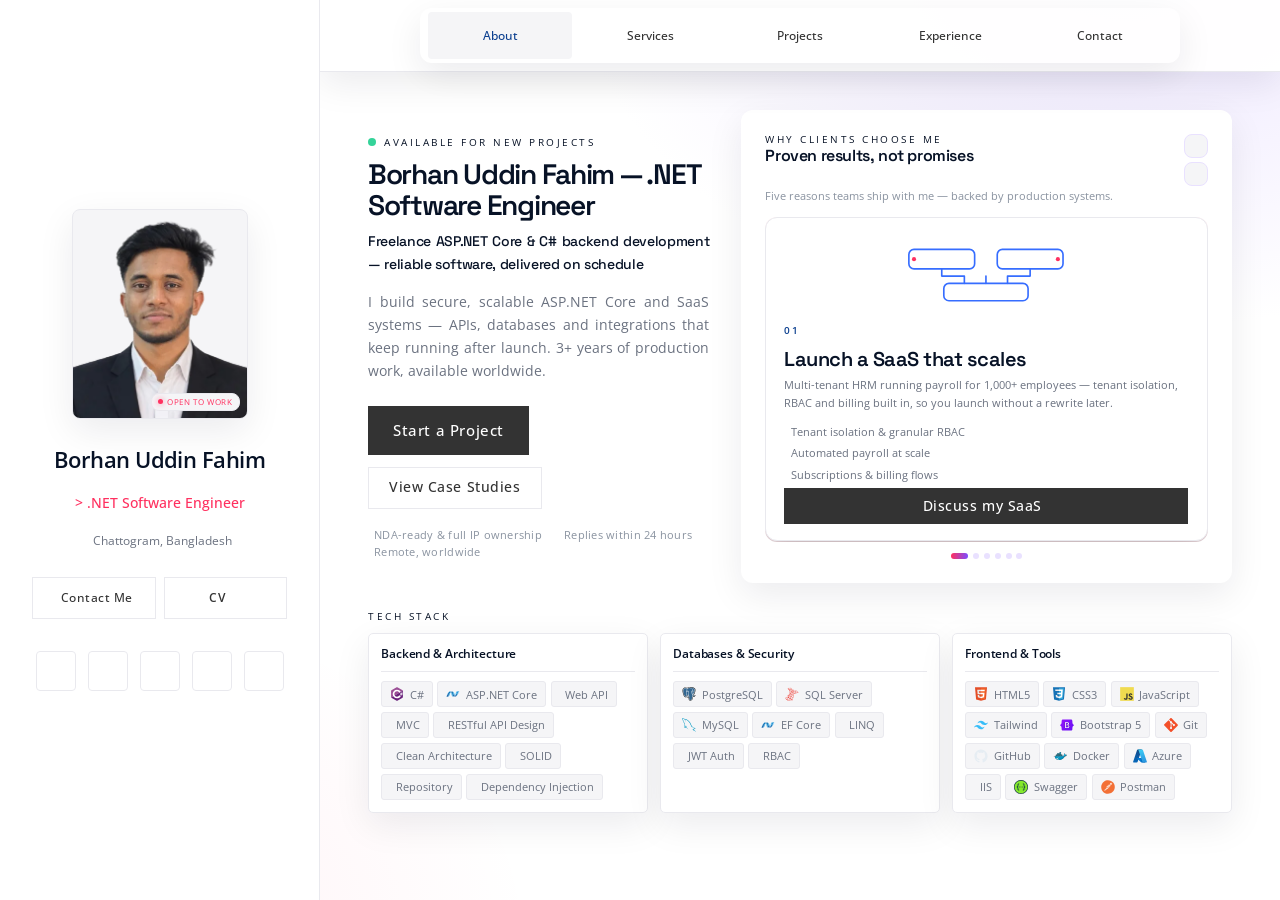
==== index.html @ 94ce2a3c "sd" ====
<!DOCTYPE html>
<html lang="en" data-theme="dark">
<head>
 <meta charset="UTF-8">
 <meta name="viewport" content="width=device-width, initial-scale=1.0">
 <meta name="description" content="Hire Borhan Uddin Fahim, .NET Software Engineer with 3+ years building secure, scalable ASP.NET Core SaaS and enterprise apps. Freelance &amp; contract work worldwide.">
 <meta name="keywords" content="hire ASP.NET Core developer, freelance .NET backend developer, hire C# developer, SaaS developer for hire, contract .NET developer, remote .NET developer, backend developer Bangladesh, Borhan Uddin Fahim, ASP.NET Core, C#, Web API, Entity Framework, PostgreSQL, Clean Architecture">
 <meta name="author" content="Borhan Uddin Fahim">
 <meta name="robots" content="index, follow, max-image-preview:large, max-snippet:-1, max-video-preview:-1">
 <meta name="google-site-verification" content="VgQFihC_1aTxo7HmfkrNBKAjDDAws-pEBKksFB8srKI">
 <meta property="og:image" content="https://borhanuddinfahim.vercel.app/assets/profile.png">
 <meta property="og:url" content="https://borhanuddinfahim.vercel.app/">
 <meta property="og:type" content="profile">
 <meta property="og:site_name" content="Borhan Uddin Fahim">
 <meta name="twitter:image" content="https://borhanuddinfahim.vercel.app/assets/profile.png">
 <meta name="twitter:title" content="Hire Borhan Uddin Fahim | .NET Software Engineer">
 <meta name="twitter:description" content=".NET Software Engineer for hire. 3+ years building secure, scalable SaaS and enterprise apps.">
 <meta property="og:title" content="Hire Borhan Uddin Fahim | .NET Software Engineer">
 <meta property="og:description" content=".NET Software Engineer for hire. 3+ years building secure, scalable SaaS and enterprise apps. Remote, worldwide.">
 <meta name="twitter:card" content="summary_large_image">
 <meta name="theme-color" content="#101311">
 <link rel="icon" href="favicon.ico" sizes="any">
 <link rel="icon" type="image/png" sizes="32x32" href="assets/favicon-32.png">
 <link rel="icon" type="image/png" sizes="16x16" href="assets/favicon-16.png">
 <link rel="apple-touch-icon" sizes="180x180" href="assets/apple-touch-icon.png">
 <link rel="canonical" href="https://borhanuddinfahim.vercel.app/">
 <link rel="preconnect" href="https://fonts.googleapis.com">
 <link rel="preconnect" href="https://fonts.gstatic.com" crossorigin>
 <link rel="preload" href="https://fonts.googleapis.com/css2?family=Open+Sans:wght@400;500;600;700&family=Space+Grotesk:wght@500..700&family=Inter:wght@300..700&display=swap" as="style" onload="this.onload=null;this.rel='stylesheet'">
 <noscript><link rel="stylesheet" href="https://fonts.googleapis.com/css2?family=Open+Sans:wght@400;500;600;700&family=Space+Grotesk:wght@500..700&family=Inter:wght@300..700&display=swap"></noscript>
 <link rel="preload" href="https://use.hugeicons.com/font/icons.css" as="style" onload="this.onload=null;this.rel='stylesheet'">
 <noscript><link rel="stylesheet" href="https://use.hugeicons.com/font/icons.css"></noscript>
 <link rel="stylesheet" href="utilities.css?v=1">
 <link rel="stylesheet" href="style.css?v=68">
 <title>Hire Borhan Uddin Fahim | .NET Software Engineer</title>

 <!-- Schema.org Structured Data -->
 <script type="application/ld+json">
 {
   "@context": "https://schema.org",
   "@type": "Person",
   "name": "Borhan Uddin Fahim",
   "givenName": "Borhan",
   "familyName": "Uddin Fahim",
   "alternateName": "Borhan Uddin",
   "url": "https://borhanuddinfahim.vercel.app",
       "image": {
      "@type": "ImageObject",
      "url": "https://borhanuddinfahim.vercel.app/assets/profile.png",
      "width": 433,
      "height": 577
    },
   "jobTitle": "ASP.NET Core Backend Developer",
   "description": "ASP.NET Core and C# backend developer available for freelance and contract work, specializing in secure, scalable SaaS and enterprise applications",
   "knowsAbout": ["ASP.NET Core", "C#", ".NET", "Entity Framework Core", "PostgreSQL", "SQL Server", "REST API", "SaaS", "Clean Architecture", "Microservices", "JWT Authentication", "RBAC"],
   "worksFor": {
     "@type": "Organization",
     "name": "Genuine Technology & Research Ltd"
   },
   "sameAs": [
     "https://github.com/mdborhandev",
     "https://linkedin.com/in/borhan-uddin-fahim"
   ],
   "contactPoint": {
     "@type": "ContactPoint",
     "telephone": "+8801906750597",
     "contactType": "Work",
     "email": "mdborhan.dev@gmail.com"
   },
   "address": {
     "@type": "PostalAddress",
     "addressLocality": "Chattogram",
     "addressCountry": "Bangladesh"
   }
 }
 </script>
 <script type="application/ld+json">
 {
   "@context": "https://schema.org",
   "@type": "WebSite",
   "name": "Borhan Uddin Fahim",
   "url": "https://borhanuddinfahim.vercel.app",
   "description": "Portfolio of Borhan Uddin Fahim - ASP.NET Core & C# backend developer for hire",
   "author": {
     "@type": "Person",
     "name": "Borhan Uddin Fahim"
   }
 }
 </script>
</head>
<body class="bg-body text-primary">

 <main class="flex h-screen w-full overflow-hidden max-lg:flex-col max-lg:h-auto max-lg:min-h-screen max-lg:overflow-y-auto max-lg:pb-24">
  <!-- Scroll Progress -->
  <div class="fixed top-0 left-0 right-0 z-[120] h-1 bg-transparent pointer-events-none">
   <div id="scroll-progress" class="scroll-progress-fill h-full w-0 bg-[var(--accent)] shadow-[0_0_12px_var(--accent)]"></div>
  </div>

  <!-- ===== SIDEBAR ===== -->
  <aside class="sidebar-panel glass-sheen flex h-full w-[400px] flex-col items-center justify-center gap-5 p-6 max-lg:w-full max-lg:h-auto max-lg:min-h-0 max-lg:py-10 max-md:py-8 max-md:gap-4 overflow-y-auto">
   <!-- Profile Image -->
   <div class="relative mb-2">
    <div class="w-48 h-56 rounded-2xl overflow-hidden glass max-md:w-36 max-md:h-44">
     <img src="assets/profile.webp" alt="Borhan Uddin Fahim — .NET Software Engineer for hire" width="352" height="469" fetchpriority="high" decoding="async" class="w-full h-full object-cover">
    </div>
    <div class="open-to-work-chip">
     <span class="w-1.5 h-1.5 rounded-full bg-[var(--accent)]"></span>
     <span class="text-10 text-[var(--accent)] tracking-wider uppercase">Open to work</span>
    </div>
   </div>

   <p class="profile-name text-xl font-semibold text-primary text-center leading-tight whitespace-nowrap max-md:text-lg">Borhan Uddin Fahim</p>

   <p class="text-[var(--accent)] text-sm font-medium text-center max-md:text-xs">&gt; .NET Software Engineer</p>

   <div class="flex items-center gap-1.5 text-xs text-muted max-md:text-11">
    <i class="hgi-stroke hgi-location-01 text-[var(--accent)]/50 text-10"></i>
    <span>Chattogram, Bangladesh</span>
   </div>

   <!-- Contact Me + CV actions -->
   <div class="contact-cv-actions">
    <button type="button" onclick="openTabByIndex(4)" class="btn-outline">
     <i class="hgi-stroke hgi-mail-01" aria-hidden="true"></i><span>Contact Me</span>
    </button>

    <!-- CV: download + preview in one split button -->
    <div class="btn-outline cv-actions" role="group" aria-label="CV actions">
     <span class="cv-label">CV</span>
     <a href="assets/Mohammed_Borhan_Uddin_Fahim_CV_2026.pdf" download title="Download CV" aria-label="Download CV">
      <i class="hgi-stroke hgi-download-01" aria-hidden="true"></i>
     </a>
     <button type="button" onclick="openCVPreview(this)" title="Preview CV" aria-label="Preview CV">
      <i class="hgi-stroke hgi-eye" aria-hidden="true"></i>
     </button>
    </div>
   </div>

   <!-- Social Icons -->
   <div class="flex items-center gap-3 mt-3">
    <a href="https://github.com/mdborhandev" target="_blank" rel="noopener noreferrer" class="link" aria-label="GitHub">
     <i class="hgi-stroke hgi-github"></i>
    </a>
    <a href="https://linkedin.com/in/borhan-uddin-fahim" target="_blank" rel="noopener noreferrer" class="link" aria-label="LinkedIn">
     <i class="hgi-stroke hgi-linkedin-01"></i>
    </a>
    <a href="https://wa.me/8801906750597?text=Hi%20Borhan%2C%20I%20found%20your%20portfolio%20and%20would%20like%20to%20connect." target="_blank" rel="noopener noreferrer" class="link" aria-label="WhatsApp">
     <i class="hgi-stroke hgi-whatsapp"></i>
    </a>
    <a href="tel:+8801906750597" class="link" aria-label="Phone">
     <i class="hgi-stroke hgi-phone-check"></i>
    </a>
    <a href="https://mail.google.com/mail/?view=cm&fs=1&to=mdborhan.dev@gmail.com&su=Hello%20Borhan&body=Hi%20Borhan%2C%0A%0AI%20found%20your%20portfolio%20and%20would%20like%20to%20connect." target="_blank" rel="noopener noreferrer" class="link" aria-label="Email">
     <i class="hgi-stroke hgi-mail-01"></i>
    </a>
   </div>
  </aside>

   <!-- ===== RIGHT PANEL ===== -->
   <div class="h-full w-full flex flex-col min-w-0 max-lg:h-auto max-lg:min-h-0 max-lg:flex-1 overflow-hidden">
    <!-- Header with Tabs -->
    <header class="glass-header relative flex w-full shrink-0 p-2 lg:h-[72px] max-lg:h-16 max-lg:items-center max-lg:justify-center sticky top-0 z-50">
     <!-- Tabs -->
      <nav class="glass glass-sheen nav-justified flex gap-1.5 overflow-x-auto rounded-xl border p-1 px-2 max-w-full scrollbar-hide mx-auto" role="tablist" aria-label="Portfolio sections">
       <a id="tab-trigger-about" class="tab-btn tab-active" data-tab-target="about" role="tab" aria-controls="tab-about" aria-selected="true" tabindex="0">About</a>
       <a id="tab-trigger-services" class="tab-btn tab-btn-highlight" data-tab-target="services" role="tab" aria-controls="tab-services" aria-selected="false" tabindex="-1"><span class="tab-text-highlight">Services</span></a>
       <a id="tab-trigger-projects" class="tab-btn" data-tab-target="projects" role="tab" aria-controls="tab-projects" aria-selected="false" tabindex="-1">Projects</a>
       <a id="tab-trigger-experience" class="tab-btn" data-tab-target="experience" role="tab" aria-controls="tab-experience" aria-selected="false" tabindex="-1">Experience</a>
       <a id="tab-trigger-contact" class="tab-btn" data-tab-target="contact" role="tab" aria-controls="tab-contact" aria-selected="false" tabindex="-1">Contact</a>
      </nav>
    </header>

    <!-- Tab Contents Container (Scrollable) -->
    <div class="flex-1 overflow-y-auto overflow-x-hidden">

     <!-- About Tab -->
     <section class="tab-content flex min-h-full w-full flex-col" id="tab-about" role="tabpanel" aria-labelledby="tab-trigger-about" aria-hidden="false" data-tab-name="about">
     <div class="tab-panel-inner flex min-h-full w-full flex-col gap-7 px-[5%] py-[4%] max-lg:gap-6 max-lg:p-6 max-md:p-4">
      <div class="hero-grid w-full">
       <!-- Left: positioning + CTAs -->
       <div class="col-span-5 col-5 flex flex-col justify-center">
        <div class="text-10 uppercase tracking-[0.25em] text-[var(--accent)]/70 mb-3 flex items-center gap-2">
         <span class="w-2 h-2 rounded-full bg-emerald-400"></span> Available for new projects
        </div>
                  <h1 class="heading-xl heading-xl-glow">
           Borhan Uddin Fahim — .NET Software Engineer
          </h1>
                  <h4 class="mt-2 max-w-[540px] text-justify max-lg:max-w-full text-sm text-[var(--accent)]/90 leading-relaxed max-md:text-xs font-medium">
           Freelance ASP.NET Core &amp; C# backend development — reliable software, delivered on schedule
          </h4>
                  <p class="mt-4 max-w-[540px] text-justify max-lg:max-w-full text-sm text-muted leading-relaxed max-md:text-xs">
           I build secure, scalable ASP.NET Core and SaaS systems — APIs, databases and integrations that keep running after launch. 3+ years of production work, available worldwide.
          </p>

        <div class="mt-6 flex flex-wrap gap-3">
         <button onclick="requestCustomService('New Project Consultation')" class="btn-primary btn-lg transition-transform duration-300 hover:scale-[1.02] flex items-center gap-2">
          <span>Start a Project</span>
         </button>
         <button type="button" onclick="openTabByIndex(2)" class="btn-outline transition-transform duration-300 hover:scale-[1.02]">
          <span>View Case Studies</span>
         </button>
        </div>

        <div class="mt-5 text-11 text-dim tracking-wide max-md:text-10 flex flex-wrap items-center gap-x-4 gap-y-1.5">
         <span class="flex items-center gap-1.5"><i class="hgi-stroke hgi-shield-check text-emerald-400 text-xs"></i> NDA-ready &amp; full IP ownership</span>
         <span class="flex items-center gap-1.5"><i class="hgi-stroke hgi-clock-01 text-xs"></i> Replies within 24 hours</span>
         <span class="flex items-center gap-1.5"><i class="hgi-stroke hgi-maps-pin-01 text-xs"></i> Remote, worldwide</span>
        </div>
       </div>

       <!-- Right: the standout — what makes me different -->
       <div class="col-span-7 col-7 flex flex-col justify-center">
        <div class="glass glass-sheen rounded-xl p-6 max-md:p-5">
         <div class="flex items-start justify-between gap-3 mb-1">
          <div>
           <div class="text-10 uppercase tracking-[0.25em] text-[var(--accent)]/70 mb-1.5">Why clients choose me</div>
            <h2 class="text-base font-semibold text-primary">Proven results, not promises</h2>
          </div>
          <div class="cow-nav">
           <button type="button" class="cow-nav-btn" data-cow-prev aria-label="Previous card">
            <i class="hgi-stroke hgi-arrow-up-01"></i>
           </button>
           <button type="button" class="cow-nav-btn" data-cow-next aria-label="Next card">
            <i class="hgi-stroke hgi-arrow-down-01"></i>
           </button>
          </div>
         </div>
         <p class="text-11 text-dim mb-4 max-md:text-10">Five reasons teams ship with me — backed by production systems.</p>

         <div class="cow-viewport" data-cow-slider role="group" aria-label="What makes me different, rotating cards" tabindex="0">
          <article class="cow-card is-active" data-cow-card aria-hidden="false">
           <svg class="cow-art" viewBox="0 0 200 72" aria-hidden="true">
            <g style="--d:0ms">
             <path data-draw pathLength="1" d="M30 14 H84 a5 5 0 0 1 5 5 V28 a5 5 0 0 1 -5 5 H30 a5 5 0 0 1 -5 -5 V19 a5 5 0 0 1 5 -5 Z"/>
             <path data-draw pathLength="1" d="M116 14 H170 a5 5 0 0 1 5 5 V28 a5 5 0 0 1 -5 5 H116 a5 5 0 0 1 -5 -5 V19 a5 5 0 0 1 5 -5 Z"/>
            </g>
            <g style="--d:170ms">
             <path data-draw pathLength="1" d="M57 33 V40 H79 V47"/>
             <path data-draw pathLength="1" d="M143 33 V40 H121 V47"/>
             <path data-draw pathLength="1" d="M100 47 V40"/>
            </g>
            <g style="--d:320ms">
             <path data-draw pathLength="1" d="M64 47 H136 a5 5 0 0 1 5 5 V59 a5 5 0 0 1 -5 5 H64 a5 5 0 0 1 -5 -5 V52 a5 5 0 0 1 5 -5 Z"/>
             <circle class="dot" cx="30" cy="23.5" r="2"/>
             <circle class="dot" cx="170" cy="23.5" r="2"/>
            </g>
           </svg>
           <div class="cow-card-top">
            <span class="cow-num">01</span>
            <i class="hgi-stroke hgi-cloud cow-icon"></i>
           </div>
           <h3 class="cow-title">Launch a SaaS that scales</h3>
           <p class="cow-text">Multi-tenant HRM running payroll for 1,000+ employees — tenant isolation, RBAC and billing built in, so you launch without a rewrite later.</p>
           <ul class="cow-points">
            <li><i class="hgi-stroke hgi-tick-02"></i>Tenant isolation &amp; granular RBAC</li>
            <li><i class="hgi-stroke hgi-tick-02"></i>Automated payroll at scale</li>
            <li><i class="hgi-stroke hgi-tick-02"></i>Subscriptions &amp; billing flows</li>
           </ul>
           <button type="button" class="cow-cta btn-primary !py-2 text-xs" onclick="requestCustomService('SaaS Platform Development')">
            <span>Discuss my SaaS</span><i class="hgi-stroke hgi-arrow-right-01"></i>
           </button>
          </article>
          <article class="cow-card" data-cow-card aria-hidden="true">
           <svg class="cow-art" viewBox="0 0 200 72" aria-hidden="true">
            <g style="--d:0ms">
             <path data-draw pathLength="1" d="M76 8 H126 a6 6 0 0 1 6 6 V58 a6 6 0 0 1 -6 6 H76 a6 6 0 0 1 -6 -6 V14 a6 6 0 0 1 6 -6 Z"/>
            </g>
            <g style="--d:170ms">
             <path class="soft" data-draw pathLength="1" d="M82 22 H128"/>
             <path class="soft" data-draw pathLength="1" d="M82 32 H128"/>
             <path class="soft" data-draw pathLength="1" d="M82 42 H112"/>
            </g>
            <g style="--d:320ms">
             <path class="dim" d="M30 18 V56"/>
             <circle class="dot" cx="30" cy="18" r="2.4"/>
             <circle class="dot" cx="30" cy="37" r="2.4"/>
             <circle class="dot" cx="30" cy="56" r="2.4"/>
             <path data-draw pathLength="1" d="M40 18 H58"/>
             <path data-draw pathLength="1" d="M40 37 H58"/>
            </g>
           </svg>
           <div class="cow-card-top">
            <span class="cow-num">02</span>
            <i class="hgi-stroke hgi-checkmark-circle-01 cow-icon"></i>
           </div>
           <h3 class="cow-title">Know the price up front</h3>
           <p class="cow-text">You approve the scope, timeline and price before I write a line of code — so the budget you sign is the budget you pay.</p>
           <ul class="cow-points">
            <li><i class="hgi-stroke hgi-tick-02"></i>Written scope before kickoff</li>
            <li><i class="hgi-stroke hgi-tick-02"></i>Milestone-based payments</li>
            <li><i class="hgi-stroke hgi-tick-02"></i>Fixed-price or hourly</li>
           </ul>
           <button type="button" class="cow-cta btn-primary !py-2 text-xs" onclick="requestCustomService('Custom Software Development')">
            <span>Get a scope &amp; quote</span><i class="hgi-stroke hgi-arrow-right-01"></i>
           </button>
          </article>
          <article class="cow-card" data-cow-card aria-hidden="true">
           <svg class="cow-art" viewBox="0 0 200 72" aria-hidden="true">
            <g style="--d:0ms">
             <path data-draw pathLength="1" d="M14 10 H64 a5 5 0 0 1 5 5 V24 a5 5 0 0 1 -5 5 H14 a5 5 0 0 1 -5 -5 V15 a5 5 0 0 1 5 -5 Z"/>
             <path data-draw pathLength="1" d="M14 28 H64 a5 5 0 0 1 5 5 V42 a5 5 0 0 1 -5 5 H14 a5 5 0 0 1 -5 -5 V33 a5 5 0 0 1 5 -5 Z"/>
             <path data-draw pathLength="1" d="M14 46 H64 a5 5 0 0 1 5 5 V60 a5 5 0 0 1 -5 5 H14 a5 5 0 0 1 -5 -5 V51 a5 5 0 0 1 5 -5 Z"/>
            </g>
            <g style="--d:210ms">
             <circle class="dot" cx="22" cy="19.5" r="2"/>
             <circle class="dot" cx="22" cy="37.5" r="2"/>
             <circle class="dot" cx="22" cy="55.5" r="2"/>
             <path class="soft" data-draw pathLength="1" d="M38 19.5 H56"/>
             <path class="soft" data-draw pathLength="1" d="M38 37.5 H56"/>
             <path class="soft" data-draw pathLength="1" d="M38 55.5 H56"/>
            </g>
            <g style="--d:380ms">
             <path data-draw pathLength="1" d="M84 38 H100 L110 22 L122 54 L132 38 H186"/>
             <circle class="dot" cx="186" cy="38" r="2.6"/>
            </g>
           </svg>
           <div class="cow-card-top">
            <i class="hgi-stroke hgi-server cow-icon"></i>
           </div>
           <h3 class="cow-title">Hire a builder, not a tinkerer</h3>
           <p class="cow-text">3+ years shipping live ASP.NET Core and C# systems — Clean Architecture and EF Core, so your team can maintain the code after I hand it over.</p>
           <ul class="cow-points">
            <li><i class="hgi-stroke hgi-tick-02"></i>Production, not prototypes</li>
            <li><i class="hgi-stroke hgi-tick-02"></i>Clean Architecture &amp; SOLID</li>
            <li><i class="hgi-stroke hgi-tick-02"></i>Docs &amp; setup handover</li>
           </ul>
           <button type="button" class="cow-cta btn-primary !py-2 text-xs" onclick="requestCustomService('Dedicated Developer / Retainer Contract')">
            <span>Hire me for a build</span><i class="hgi-stroke hgi-arrow-right-01"></i>
           </button>
          </article>
          <article class="cow-card" data-cow-card aria-hidden="true">
           <svg class="cow-art" viewBox="0 0 200 72" aria-hidden="true">
            <g style="--d:0ms">
             <path data-draw pathLength="1" d="M24 10 V62 H80"/>
            </g>
            <g style="--d:180ms">
             <path data-draw pathLength="1" d="M34 62 V46 H44 V62"/>
             <path data-draw pathLength="1" d="M54 62 V36 H64 V62"/>
             <path data-draw pathLength="1" d="M74 62 V26 H84 V62"/>
            </g>
            <g style="--d:360ms">
             <path data-draw pathLength="1" d="M104 56 L130 40 L152 46 L182 18"/>
             <path data-draw pathLength="1" d="M170 18 H182 V30"/>
             <circle class="dot" cx="104" cy="56" r="2.6"/>
             <circle class="dot" cx="130" cy="40" r="2.6"/>
             <circle class="dot" cx="152" cy="46" r="2.6"/>
            </g>
           </svg>
           <div class="cow-card-top">
            <span class="cow-num">04</span>
            <i class="hgi-stroke hgi-chart-line cow-icon"></i>
           </div>
           <h3 class="cow-title">Build something that performs</h3>
           <p class="cow-text">Payroll for 1,000+ employees with zero calculation lag, 40% faster approvals, and instant P&amp;L reports you can audit line by line.</p>
           <ul class="cow-points">
            <li><i class="hgi-stroke hgi-tick-02"></i>40% faster approval workflows</li>
            <li><i class="hgi-stroke hgi-tick-02"></i>Instant P&amp;L, 100% audit accuracy</li>
            <li><i class="hgi-stroke hgi-tick-02"></i>Query &amp; index performance tuning</li>
           </ul>
           <button type="button" class="cow-cta btn-primary !py-2 text-xs" onclick="requestCustomService('Database Optimization & Tuning')">
            <span>Speed up my system</span><i class="hgi-stroke hgi-arrow-right-01"></i>
           </button>
          </article>
          <article class="cow-card" data-cow-card aria-hidden="true">
           <svg class="cow-art" viewBox="0 0 200 72" aria-hidden="true">
            <g style="--d:0ms">
             <path data-draw pathLength="1" d="M74 32 V24 a16 16 0 0 1 32 0 V32"/>
             <path data-draw pathLength="1" d="M68 32 H112 a5 5 0 0 1 5 5 V58 a5 5 0 0 1 -5 5 H68 a5 5 0 0 1 -5 -5 V37 a5 5 0 0 1 5 -5 Z"/>
            </g>
            <g style="--d:180ms">
             <path data-draw pathLength="1" d="M90 45 V52"/>
             <circle class="dot" cx="90" cy="41" r="3"/>
            </g>
            <g style="--d:340ms">
             <path data-draw pathLength="1" d="M150 36 a7 7 0 1 1 0.01 0 Z"/>
             <path data-draw pathLength="1" d="M157 43 H186"/>
             <path data-draw pathLength="1" d="M176 43 V51"/>
             <path data-draw pathLength="1" d="M186 43 V53"/>
            </g>
           </svg>
           <div class="cow-card-top">
            <span class="cow-num">05</span>
            <i class="hgi-stroke hgi-lock cow-icon"></i>
           </div>
           <h3 class="cow-title">Ship without security debt</h3>
           <p class="cow-text">JWT authentication, role-based access and audit logging built in from the start — plus NDA-ready terms where you keep 100% of the IP.</p>
           <ul class="cow-points">
            <li><i class="hgi-stroke hgi-tick-02"></i>JWT auth &amp; role-based access</li>
            <li><i class="hgi-stroke hgi-tick-02"></i>NDA-ready, 100% IP ownership</li>
            <li><i class="hgi-stroke hgi-tick-02"></i>Audit logging &amp; compliance</li>
           </ul>
           <button type="button" class="cow-cta btn-primary !py-2 text-xs" onclick="requestCustomService('REST API & Backend Development')">
            <span>Build a secure API</span><i class="hgi-stroke hgi-arrow-right-01"></i>
           </button>
          </article>
          <article class="cow-card" data-cow-card aria-hidden="true">
           <svg class="cow-art" viewBox="0 0 200 72" aria-hidden="true">
            <g style="--d:0ms">
             <path data-draw pathLength="1" d="M20 12 H96 a6 6 0 0 1 6 6 V36 a6 6 0 0 1 -6 6 H52 l-14 12 V42 H20 a6 6 0 0 1 -6 -6 V18 a6 6 0 0 1 6 -6 Z"/>
            </g>
            <g style="--d:170ms">
             <path class="soft" data-draw pathLength="1" d="M32 24 H84"/>
             <path class="soft" data-draw pathLength="1" d="M32 33 H68"/>
            </g>
            <g style="--d:320ms">
             <path data-draw pathLength="1" d="M118 30 H184 a6 6 0 0 1 6 6 V52 a6 6 0 0 1 -6 6 H130 l-12 10 V58 H118 a6 6 0 0 1 -6 -6 V36 a6 6 0 0 1 6 -6 Z"/>
             <circle class="dot" cx="130" cy="47" r="2.2"/>
             <circle class="dot" cx="142" cy="47" r="2.2"/>
             <circle class="dot" cx="154" cy="47" r="2.2"/>
            </g>
           </svg>
           <div class="cow-card-top">
            <span class="cow-num">06</span>
            <i class="hgi-stroke hgi-user-check-01 cow-icon"></i>
           </div>
           <h3 class="cow-title">Talk to the developer, not a queue</h3>
           <p class="cow-text">No account managers, no hand-offs. You message me, I answer — usually within 24 hours, with work landing in your repo as pull requests.</p>
           <ul class="cow-points">
            <li><i class="hgi-stroke hgi-tick-02"></i>Direct chat, no middlemen</li>
            <li><i class="hgi-stroke hgi-tick-02"></i>Reply within 24 hours</li>
            <li><i class="hgi-stroke hgi-tick-02"></i>PRs in your repo + code reviews</li>
           </ul>
           <button type="button" class="cow-cta btn-primary !py-2 text-xs" onclick="requestCustomService('New Project Consultation')">
            <span>Start a project</span><i class="hgi-stroke hgi-arrow-right-01"></i>
           </button>
          </article>
         </div>

         <div class="cow-dots" data-cow-dots role="tablist" aria-label="Choose a card">
          <button type="button" class="cow-dot is-active" role="tab" aria-selected="true" aria-label="Card 1: Launch a SaaS that scales"></button>
          <button type="button" class="cow-dot" role="tab" aria-selected="false" aria-label="Card 2: Know the price up front"></button>
          <button type="button" class="cow-dot" role="tab" aria-selected="false" aria-label="Card 3: Hire a builder, not a tinkerer"></button>
          <button type="button" class="cow-dot" role="tab" aria-selected="false" aria-label="Card 4: Build something that performs"></button>
          <button type="button" class="cow-dot" role="tab" aria-selected="false" aria-label="Card 5: Ship without security debt"></button>
          <button type="button" class="cow-dot" role="tab" aria-selected="false" aria-label="Card 6: Talk to the developer, not a queue"></button>
         </div>
        </div>
       </div>
      </div>

      <!-- Tech stack -->
      <div class="w-full" id="about-tech-stack">
       <div class="text-10 uppercase tracking-[0.25em] text-[var(--accent)]/70 mb-3">
        Tech stack
       </div>
       <div class="stack-grid">
        <div class="stack-col">
         <div class="stack-col-head">Backend &amp; Architecture</div>
         <div class="stack-col-body">
          <span class="stack-item"><img class="stack-logo" src="assets/logos/csharp.svg" alt="" width="14" height="14" loading="lazy" decoding="async">C#</span>
          <span class="stack-item"><img class="stack-logo" src="assets/logos/dotnet.svg" alt="" width="14" height="14" loading="lazy" decoding="async">ASP.NET Core</span>
          <span class="stack-item"><i class="hgi-stroke hgi-api stack-glyph" style="color:#22d3ee" aria-hidden="true"></i>Web API</span>
          <span class="stack-item"><i class="hgi-stroke hgi-layout-01 stack-glyph" style="color:#818cf8" aria-hidden="true"></i>MVC</span>
          <span class="stack-item"><i class="hgi-stroke hgi-share-08 stack-glyph" style="color:#f472b6" aria-hidden="true"></i>RESTful API Design</span>
          <span class="stack-item"><i class="hgi-stroke hgi-layers-01 stack-glyph" style="color:#a78bfa" aria-hidden="true"></i>Clean Architecture</span>
          <span class="stack-item"><i class="hgi-stroke hgi-cube stack-glyph" style="color:#fbbf24" aria-hidden="true"></i>SOLID</span>
          <span class="stack-item"><i class="hgi-stroke hgi-folder-01 stack-glyph" style="color:#a3e635" aria-hidden="true"></i>Repository</span>
          <span class="stack-item"><i class="hgi-stroke hgi-plug stack-glyph" style="color:#fb923c" aria-hidden="true"></i>Dependency Injection</span>
         </div>
        </div>
        <div class="stack-col">
         <div class="stack-col-head">Databases &amp; Security</div>
         <div class="stack-col-body">
          <span class="stack-item"><img class="stack-logo" src="assets/logos/postgresql.svg" alt="" width="14" height="14" loading="lazy" decoding="async">PostgreSQL</span>
          <span class="stack-item"><img class="stack-logo" src="assets/logos/sqlserver.svg" alt="" width="14" height="14" loading="lazy" decoding="async">SQL Server</span>
          <span class="stack-item"><img class="stack-logo" src="assets/logos/mysql.svg" alt="" width="14" height="14" loading="lazy" decoding="async">MySQL</span>
          <span class="stack-item"><img class="stack-logo" src="assets/logos/dotnet.svg" alt="" width="14" height="14" loading="lazy" decoding="async">EF Core</span>
          <span class="stack-item"><i class="hgi-stroke hgi-filter stack-glyph" style="color:#34d399" aria-hidden="true"></i>LINQ</span>
          <span class="stack-item"><i class="hgi-stroke hgi-key-01 stack-glyph" style="color:#e879f9" aria-hidden="true"></i>JWT Auth</span>
          <span class="stack-item"><i class="hgi-stroke hgi-user-shield-01 stack-glyph" style="color:#60a5fa" aria-hidden="true"></i>RBAC</span>
         </div>
        </div>
        <div class="stack-col">
         <div class="stack-col-head">Frontend &amp; Tools</div>
         <div class="stack-col-body">
          <span class="stack-item"><img class="stack-logo" src="assets/logos/html5.svg" alt="" width="14" height="14" loading="lazy" decoding="async">HTML5</span>
          <span class="stack-item"><img class="stack-logo" src="assets/logos/css3.svg" alt="" width="14" height="14" loading="lazy" decoding="async">CSS3</span>
          <span class="stack-item"><img class="stack-logo" src="assets/logos/javascript.svg" alt="" width="14" height="14" loading="lazy" decoding="async">JavaScript</span>
          <span class="stack-item"><img class="stack-logo" src="assets/logos/tailwind.svg" alt="" width="14" height="14" loading="lazy" decoding="async">Tailwind</span>
          <span class="stack-item"><img class="stack-logo" src="assets/logos/bootstrap.svg" alt="" width="14" height="14" loading="lazy" decoding="async">Bootstrap 5</span>
          <span class="stack-item"><img class="stack-logo" src="assets/logos/git.svg" alt="" width="14" height="14" loading="lazy" decoding="async">Git</span>
          <span class="stack-item"><img class="stack-logo" src="assets/logos/github.svg" alt="" width="14" height="14" loading="lazy" decoding="async">GitHub</span>
          <span class="stack-item"><img class="stack-logo" src="assets/logos/docker.svg" alt="" width="14" height="14" loading="lazy" decoding="async">Docker</span>
          <span class="stack-item"><img class="stack-logo" src="assets/logos/azure.svg" alt="" width="14" height="14" loading="lazy" decoding="async">Azure</span>
          <span class="stack-item"><i class="hgi-stroke hgi-server stack-glyph" style="color:#ef4444" aria-hidden="true"></i>IIS</span>
          <span class="stack-item"><img class="stack-logo" src="assets/logos/swagger.svg" alt="" width="14" height="14" loading="lazy" decoding="async">Swagger</span>
          <span class="stack-item"><img class="stack-logo" src="assets/logos/postman.svg" alt="" width="14" height="14" loading="lazy" decoding="async">Postman</span>
         </div>
        </div>
       </div>
      </div>
     </div>
    </section>



     <!-- Projects Tab -->
     <section class="tab-content flex min-h-full w-full flex-col" id="tab-projects" role="tabpanel" aria-labelledby="tab-trigger-projects" aria-hidden="true" data-tab-name="projects">
     <div class="tab-panel-inner flex min-h-full w-full flex-col p-[5%] px-[8%] max-lg:px-6 max-md:px-4 gap-6">
      
      <!-- Section Header -->
      <div class="flex flex-col sm:flex-row sm:items-end justify-between gap-3 border-b border-[var(--accent)]/10 pb-4">
       <div>
        <span class="text-10 text-dim uppercase tracking-wider">Proof of work &amp; case studies</span>
        <h2 class="text-2xl font-semibold text-primary mt-1 max-md:text-xl">Featured Client & Enterprise Projects</h2>
       </div>
       <p class="text-xs text-muted max-w-[360px] max-md:text-11">
        Production-grade systems built for stability, multi-tenant scalability, and real business performance.
       </p>
      </div>

      <!-- Projects Grid -->
      <div class="grid grid-cols-1 md:grid-cols-2 xl:grid-cols-3 gap-4">

       <!-- Project 1: Halda -->
       <div class="project-card group rounded-xl p-5 border border-[var(--accent)]/10 bg-card hover:border-[var(--accent)]/30 transition-all duration-300 flex flex-col justify-between cursor-pointer" role="button" tabindex="0" aria-label="Open Halda case study" aria-haspopup="dialog" aria-controls="project-modal" onclick="openModal('halda', this)">
        <div>
         <div class="flex items-center justify-between gap-2">
          <span class="text-10 text-[var(--accent)] px-2.5 py-0.5 rounded-md bg-[var(--accent)]/10 border border-[var(--accent)]/15 font-medium">Enterprise SaaS</span>
          <span class="text-10 text-emerald-400 font-medium flex items-center gap-1"><span class="w-1.5 h-1.5 rounded-full bg-emerald-400 inline-block"></span> Production</span>
         </div>
         <h3 class="text-base font-semibold text-primary mt-3 group-hover:text-[var(--accent)] transition-colors">Halda - Multi-Tenant SaaS HRM</h3>
         <p class="text-xs text-muted mt-2 leading-relaxed">Engineered complex multi-tenant architecture with tenant isolation, automated payroll calculation, granular RBAC, and attendance management.</p>
         
         <div class="mt-4 p-2.5 rounded-lg bg-[var(--accent)]/5 border border-[var(--accent)]/8 text-11 text-secondary">
          <span class="text-[var(--accent)] font-medium">Key Result:</span> Automated payroll for 1,000+ employees with zero calculation lag.
         </div>
        </div>

        <div class="mt-4 pt-3 border-t border-[var(--accent)]/8 flex items-center justify-between">
         <div class="flex flex-wrap gap-1.5">
          <span class="text-10 px-2 py-0.5 rounded bg-[var(--accent)]/5 border border-[var(--accent)]/8 text-[var(--accent)]/70">ASP.NET Core</span>
          <span class="text-10 px-2 py-0.5 rounded bg-[var(--accent)]/5 border border-[var(--accent)]/8 text-[var(--accent)]/70">PostgreSQL</span>
         </div>
         <span class="text-xs text-[var(--accent)] flex items-center gap-1 font-medium group-hover:translate-x-0.5 transition-transform">
          Details <i class="hgi-stroke hgi-arrow-up-right-01 text-10"></i>
         </span>
        </div>
       </div>

       <!-- Project 2: ERP -->
       <div class="project-card group rounded-xl p-5 border border-[var(--accent)]/10 bg-card hover:border-[var(--accent)]/30 transition-all duration-300 flex flex-col justify-between cursor-pointer" role="button" tabindex="0" aria-label="Open ERP case study" aria-haspopup="dialog" aria-controls="project-modal" onclick="openModal('erp', this)">
        <div>
         <div class="flex items-center justify-between gap-2">
          <span class="text-10 text-[var(--accent)] px-2.5 py-0.5 rounded-md bg-[var(--accent)]/10 border border-[var(--accent)]/15 font-medium">ERP Platform</span>
          <span class="text-10 text-emerald-400 font-medium flex items-center gap-1"><span class="w-1.5 h-1.5 rounded-full bg-emerald-400 inline-block"></span> High Load</span>
         </div>
         <h3 class="text-base font-semibold text-primary mt-3 group-hover:text-[var(--accent)] transition-colors">Enterprise Supply & Finance ERP</h3>
         <p class="text-xs text-muted mt-2 leading-relaxed">Integrated inventory tracking, purchase workflows, vendor lifecycle, and automated approval engines using Clean Architecture.</p>
         
         <div class="mt-4 p-2.5 rounded-lg bg-[var(--accent)]/5 border border-[var(--accent)]/8 text-11 text-secondary">
          <span class="text-[var(--accent)] font-medium">Key Result:</span> Reduced multi-department approval delays by 40% with workflow automation.
         </div>
        </div>

        <div class="mt-4 pt-3 border-t border-[var(--accent)]/8 flex items-center justify-between">
         <div class="flex flex-wrap gap-1.5">
          <span class="text-10 px-2 py-0.5 rounded bg-[var(--accent)]/5 border border-[var(--accent)]/8 text-[var(--accent)]/70">Clean Architecture</span>
          <span class="text-10 px-2 py-0.5 rounded bg-[var(--accent)]/5 border border-[var(--accent)]/8 text-[var(--accent)]/70">EF Core</span>
         </div>
         <span class="text-xs text-[var(--accent)] flex items-center gap-1 font-medium group-hover:translate-x-0.5 transition-transform">
          Details <i class="hgi-stroke hgi-arrow-up-right-01 text-10"></i>
         </span>
        </div>
       </div>

       <!-- Project 3: Atrai Accounting -->
       <div class="project-card group rounded-xl p-5 border border-[var(--accent)]/10 bg-card hover:border-[var(--accent)]/30 transition-all duration-300 flex flex-col justify-between cursor-pointer" role="button" tabindex="0" aria-label="Open Atrai case study" aria-haspopup="dialog" aria-controls="project-modal" onclick="openModal('atrai', this)">
        <div>
         <div class="flex items-center justify-between gap-2">
          <span class="text-10 text-[var(--accent)] px-2.5 py-0.5 rounded-md bg-[var(--accent)]/10 border border-[var(--accent)]/15 font-medium">FinTech & Ledger</span>
          <span class="text-10 text-emerald-400 font-medium flex items-center gap-1"><span class="w-1.5 h-1.5 rounded-full bg-emerald-400 inline-block"></span> Secure</span>
         </div>
         <h3 class="text-base font-semibold text-primary mt-3 group-hover:text-[var(--accent)] transition-colors">Atrai - Accounting & Invoicing</h3>
         <p class="text-xs text-muted mt-2 leading-relaxed">Double-entry bookkeeping engine, automated reconciliation, multi-currency invoicing, tax calculations, and real-time financial reporting.</p>
         
         <div class="mt-4 p-2.5 rounded-lg bg-[var(--accent)]/5 border border-[var(--accent)]/8 text-11 text-secondary">
          <span class="text-[var(--accent)] font-medium">Key Result:</span> Instant P&L and Balance Sheet reports with 100% audit accuracy.
         </div>
        </div>

        <div class="mt-4 pt-3 border-t border-[var(--accent)]/8 flex items-center justify-between">
         <div class="flex flex-wrap gap-1.5">
          <span class="text-10 px-2 py-0.5 rounded bg-[var(--accent)]/5 border border-[var(--accent)]/8 text-[var(--accent)]/70">ASP.NET Core</span>
          <span class="text-10 px-2 py-0.5 rounded bg-[var(--accent)]/5 border border-[var(--accent)]/8 text-[var(--accent)]/70">PostgreSQL</span>
         </div>
         <span class="text-xs text-[var(--accent)] flex items-center gap-1 font-medium group-hover:translate-x-0.5 transition-transform">
          Details <i class="hgi-stroke hgi-arrow-up-right-01 text-10"></i>
         </span>
        </div>
       </div>

       <!-- Project 4: SmartSLead CRM -->
       <div class="project-card group rounded-xl p-5 border border-[var(--accent)]/10 bg-card hover:border-[var(--accent)]/30 transition-all duration-300 flex flex-col justify-between cursor-pointer" role="button" tabindex="0" aria-label="Open SmartSLead case study" aria-haspopup="dialog" aria-controls="project-modal" onclick="openModal('smartslead', this)">
        <div>
         <div class="flex items-center justify-between gap-2">
          <span class="text-10 text-[var(--accent)] px-2.5 py-0.5 rounded-md bg-[var(--accent)]/10 border border-[var(--accent)]/15 font-medium">CRM & Sales</span>
          <span class="text-10 text-emerald-400 font-medium flex items-center gap-1"><span class="w-1.5 h-1.5 rounded-full bg-emerald-400 inline-block"></span> Analytics</span>
         </div>
         <h3 class="text-base font-semibold text-primary mt-3 group-hover:text-[var(--accent)] transition-colors">SmartSLead - Sales & Lead CRM</h3>
         <p class="text-xs text-muted mt-2 leading-relaxed">Lead pipeline visualization, deal staging, conversion funnels, follow-up notifications, and client engagement analytics.</p>
         
         <div class="mt-4 p-2.5 rounded-lg bg-[var(--accent)]/5 border border-[var(--accent)]/8 text-11 text-secondary">
          <span class="text-[var(--accent)] font-medium">Key Result:</span> Accelerated sales closing cycles by providing real-time pipeline visibility.
         </div>
        </div>

        <div class="mt-4 pt-3 border-t border-[var(--accent)]/8 flex items-center justify-between">
         <div class="flex flex-wrap gap-1.5">
          <span class="text-10 px-2 py-0.5 rounded bg-[var(--accent)]/5 border border-[var(--accent)]/8 text-[var(--accent)]/70">ASP.NET Core</span>
          <span class="text-10 px-2 py-0.5 rounded bg-[var(--accent)]/5 border border-[var(--accent)]/8 text-[var(--accent)]/70">RESTful API</span>
         </div>
         <span class="text-xs text-[var(--accent)] flex items-center gap-1 font-medium group-hover:translate-x-0.5 transition-transform">
          Details <i class="hgi-stroke hgi-arrow-up-right-01 text-10"></i>
         </span>
        </div>
       </div>

       <!-- Project 5: OKR Management -->
       <div class="project-card group rounded-xl p-5 border border-[var(--accent)]/10 bg-card hover:border-[var(--accent)]/30 transition-all duration-300 flex flex-col justify-between cursor-pointer" role="button" tabindex="0" aria-label="Open OKR case study" aria-haspopup="dialog" aria-controls="project-modal" onclick="openModal('okr', this)">
        <div>
         <div class="flex items-center justify-between gap-2">
          <span class="text-10 text-[var(--accent)] px-2.5 py-0.5 rounded-md bg-[var(--accent)]/10 border border-[var(--accent)]/15 font-medium">Productivity</span>
          <span class="text-10 text-emerald-400 font-medium flex items-center gap-1"><span class="w-1.5 h-1.5 rounded-full bg-emerald-400 inline-block"></span> KPI Engine</span>
         </div>
         <h3 class="text-base font-semibold text-primary mt-3 group-hover:text-[var(--accent)] transition-colors">OKR & Goal Tracking System</h3>
         <p class="text-xs text-muted mt-2 leading-relaxed">Company-wide objective alignment, cascading department goals, milestone tracking, and automated performance reporting.</p>
         
         <div class="mt-4 p-2.5 rounded-lg bg-[var(--accent)]/5 border border-[var(--accent)]/8 text-11 text-secondary">
          <span class="text-[var(--accent)] font-medium">Key Result:</span> Clear accountability matrix connecting company OKRs to daily developer tasks.
         </div>
        </div>

        <div class="mt-4 pt-3 border-t border-[var(--accent)]/8 flex items-center justify-between">
         <div class="flex flex-wrap gap-1.5">
          <span class="text-10 px-2 py-0.5 rounded bg-[var(--accent)]/5 border border-[var(--accent)]/8 text-[var(--accent)]/70">ASP.NET Core</span>
          <span class="text-10 px-2 py-0.5 rounded bg-[var(--accent)]/5 border border-[var(--accent)]/8 text-[var(--accent)]/70">PostgreSQL</span>
         </div>
         <span class="text-xs text-[var(--accent)] flex items-center gap-1 font-medium group-hover:translate-x-0.5 transition-transform">
          Details <i class="hgi-stroke hgi-arrow-up-right-01 text-10"></i>
         </span>
        </div>
       </div>

       <!-- Project 6: Custom Project CTA Card -->
       <div class="rounded-xl p-5 border border-dashed border-[var(--accent)]/30 bg-[var(--accent)]/[0.02] hover:bg-[var(--accent)]/[0.05] transition-all duration-300 flex flex-col justify-between">
        <div>
         <span class="text-10 text-[var(--accent)] px-2.5 py-0.5 rounded-md bg-[var(--accent)]/10 border border-[var(--accent)]/20 font-medium">Have a Custom Idea?</span>
         <h3 class="text-base font-semibold text-primary mt-3">Need a Tailored System for Your Business?</h3>
         <p class="text-xs text-muted mt-2 leading-relaxed">From architecture design to end-to-end full-stack development, I turn complex specifications into rock-solid software.</p>
         
         <div class="mt-4 space-y-1.5 text-11 text-secondary">
          <div class="flex items-center gap-2"><i class="hgi-stroke hgi-tick-02 text-[var(--accent)] text-xs"></i> <span>Fixed-price or dedicated hourly contract</span></div>
          <div class="flex items-center gap-2"><i class="hgi-stroke hgi-tick-02 text-[var(--accent)] text-xs"></i> <span>Direct daily communication & fast delivery</span></div>
         </div>
        </div>

        <div class="mt-5 pt-3">
         <button onclick="requestCustomService('Custom Enterprise Solution')" class="w-full btn-primary !py-2.5 text-xs flex items-center justify-center gap-1.5">
          <span>Start Your Project</span>
          <i class="hgi-stroke hgi-arrow-right-01 text-xs"></i>
         </button>
        </div>
       </div>

      </div>

     </div>
    </section>



      <!-- Services Tab -->
      <section class="tab-content flex min-h-full w-full flex-col" id="tab-services" role="tabpanel" aria-labelledby="tab-trigger-services" aria-hidden="true" data-tab-name="services">
      <div class="tab-panel-inner flex min-h-full w-full flex-col p-[5%] px-[8%] max-lg:px-6 max-md:px-4 gap-8">
       
       <!-- Section Header -->
       <div class="flex flex-col sm:flex-row sm:items-end justify-between gap-3 border-b border-[var(--accent)]/10 pb-4">
        <div>
         <span class="text-10 text-dim uppercase tracking-wider">What I offer</span>
         <h2 class="text-2xl font-semibold text-primary mt-1 max-md:text-xl">ASP.NET Core & Backend Development Services</h2>
        </div>
        <p class="text-xs text-muted max-w-[380px] max-md:text-11">
         Choose a default service package or request a custom build. Click <strong>"Inquire Now"</strong> to start.
        </p>
       </div>

        <!-- Category Filter Tabs -->
        <div class="flex flex-wrap gap-2" role="tablist" aria-label="Service categories">
         <button type="button" class="service-filter-tab btn-primary !px-3 !py-1.5 text-xs whitespace-nowrap transition-all" role="tab" aria-selected="true" data-filter="all">All Services</button>
         <button type="button" class="service-filter-tab btn-outline !px-3 !py-1.5 text-xs whitespace-nowrap transition-all" role="tab" aria-selected="false" data-filter="product">Product Development</button>
         <button type="button" class="service-filter-tab btn-outline !px-3 !py-1.5 text-xs whitespace-nowrap transition-all" role="tab" aria-selected="false" data-filter="platform">Platform Engineering</button>
         <button type="button" class="service-filter-tab btn-outline !px-3 !py-1.5 text-xs whitespace-nowrap transition-all" role="tab" aria-selected="false" data-filter="integration">Integration & Recovery</button>
         <button type="button" class="service-filter-tab btn-outline !px-3 !py-1.5 text-xs whitespace-nowrap transition-all" role="tab" aria-selected="false" data-filter="engagement">Engagement Model</button>
        </div>

        <!-- Services Grid -->
        <div class="space-y-10" id="services-grid">
         
         <!-- Category 1: Product Development -->
         <div data-category="product"><div class="grid grid-cols-1 md:grid-cols-2 gap-5">
          
           <!-- SaaS Platform Development -->
           <div class="rounded-xl p-5 border border-[var(--accent)]/10 bg-card hover:border-[var(--accent)]/30 transition-all duration-300 flex flex-col justify-between">
            <div>
             <div class="flex items-center gap-3 mb-3">
              <div class="w-9 h-9 shrink-0 rounded-lg bg-[var(--accent)]/10 flex items-center justify-center text-[var(--accent)] text-base">
               <i class="hgi-stroke hgi-cloud"></i>
              </div>
              <h3 class="text-base font-semibold text-primary leading-snug">SaaS Platform Development</h3>
             </div>
             <p class="text-xs text-muted mt-2 leading-relaxed">Turn your product idea into a secure, multi-tenant SaaS application ready for paying customers.</p>
             
             <ul class="mt-4 space-y-2 text-xs text-secondary">
              <li class="flex items-center gap-2"><i class="hgi-stroke hgi-checkmark-circle-01 text-[var(--accent)] text-10"></i> Multi-tenant data architecture</li>
              <li class="flex items-center gap-2"><i class="hgi-stroke hgi-checkmark-circle-01 text-[var(--accent)] text-10"></i> Granular RBAC & JWT Authentication</li>
              <li class="flex items-center gap-2"><i class="hgi-stroke hgi-checkmark-circle-01 text-[var(--accent)] text-10"></i> Subscription & billing integration</li>
              <li class="flex items-center gap-2"><i class="hgi-stroke hgi-checkmark-circle-01 text-[var(--accent)] text-10"></i> Admin control & analytics dashboards</li>
             </ul>
            </div>

            <div class="mt-6 pt-4 border-t border-[var(--accent)]/8 flex items-center gap-2">
             <button onclick="requestCustomService('SaaS Platform Development')" class="flex-1 btn-primary !py-2 text-xs flex items-center justify-center gap-1">
              <span>Inquire for SaaS</span>
              <i class="hgi-stroke hgi-arrow-right-01 text-10"></i>
             </button>
             <a href="https://wa.me/8801906750597?text=Hi%20Borhan%2C%20I%20want%20to%20discuss%20a%20SaaS%20Platform%20Development%20project." target="_blank" rel="noopener noreferrer" class="link !w-8 !h-8 text-xs" title="Chat on WhatsApp">
              <i class="hgi-stroke hgi-whatsapp"></i>
             </a>
            </div>
           </div>

           <!-- REST API & Backend Development -->
           <div class="rounded-xl p-5 border border-[var(--accent)]/10 bg-card hover:border-[var(--accent)]/30 transition-all duration-300 flex flex-col justify-between">
            <div>
             <div class="flex items-center gap-3 mb-3">
              <div class="w-9 h-9 shrink-0 rounded-lg bg-[var(--accent)]/10 flex items-center justify-center text-[var(--accent)] text-base">
               <i class="hgi-stroke hgi-api"></i>
              </div>
              <h3 class="text-base font-semibold text-primary leading-snug">REST API & Backend Development</h3>
             </div>
             <p class="text-xs text-muted mt-2 leading-relaxed">High-throughput, secure backend APIs for mobile apps, web clients, and third-party integrations.</p>
             
             <ul class="mt-4 space-y-2 text-xs text-secondary">
              <li class="flex items-center gap-2"><i class="hgi-stroke hgi-checkmark-circle-01 text-[var(--accent)] text-10"></i> ASP.NET Core Web API (.NET 8 / .NET 9)</li>
              <li class="flex items-center gap-2"><i class="hgi-stroke hgi-checkmark-circle-01 text-[var(--accent)] text-10"></i> Rate limiting, caching, JWT auth & RBAC</li>
              <li class="flex items-center gap-2"><i class="hgi-stroke hgi-checkmark-circle-01 text-[var(--accent)] text-10"></i> Swagger/OpenAPI & Postman documentation</li>
              <li class="flex items-center gap-2"><i class="hgi-stroke hgi-checkmark-circle-01 text-[var(--accent)] text-10"></i> Stripe, bKash, 3rd-party webhook hooks</li>
             </ul>
            </div>

            <div class="mt-6 pt-4 border-t border-[var(--accent)]/8 flex items-center gap-2">
             <button onclick="requestCustomService('REST API & Backend Development')" class="flex-1 btn-primary !py-2 text-xs flex items-center justify-center gap-1">
              <span>Inquire for APIs</span>
              <i class="hgi-stroke hgi-arrow-right-01 text-10"></i>
             </button>
             <a href="https://wa.me/8801906750597?text=Hi%20Borhan%2C%20I%20need%20REST%20API%20and%20backend%20development%20work." target="_blank" rel="noopener noreferrer" class="link !w-8 !h-8 text-xs" title="Chat on WhatsApp">
              <i class="hgi-stroke hgi-whatsapp"></i>
             </a>
            </div>
           </div>

           <!-- Full-Stack Web Development -->
           <div class="rounded-xl p-5 border border-[var(--accent)]/10 bg-card hover:border-[var(--accent)]/30 transition-all duration-300 flex flex-col justify-between">
            <div>
             <div class="flex items-center gap-3 mb-3">
              <div class="w-9 h-9 shrink-0 rounded-lg bg-[var(--accent)]/10 flex items-center justify-center text-[var(--accent)] text-base">
               <i class="hgi-stroke hgi-globe"></i>
              </div>
              <h3 class="text-base font-semibold text-primary leading-snug">Full-Stack Web Development</h3>
             </div>
             <p class="text-xs text-muted mt-2 leading-relaxed">End-to-end web apps with robust ASP.NET Core backend, clean APIs, and modern responsive UI.</p>
             
             <ul class="mt-4 space-y-2 text-xs text-secondary">
              <li class="flex items-center gap-2"><i class="hgi-stroke hgi-checkmark-circle-01 text-[var(--accent)] text-10"></i> ASP.NET Core MVC / Razor Pages / Web API</li>
              <li class="flex items-center gap-2"><i class="hgi-stroke hgi-checkmark-circle-01 text-[var(--accent)] text-10"></i> Responsive Tailwind CSS / Bootstrap UI</li>
              <li class="flex items-center gap-2"><i class="hgi-stroke hgi-checkmark-circle-01 text-[var(--accent)] text-10"></i> Server-side rendering for SEO & speed</li>
              <li class="flex items-center gap-2"><i class="hgi-stroke hgi-checkmark-circle-01 text-[var(--accent)] text-10"></i> CI/CD, Docker, Azure/AWS/Vercel deploy</li>
             </ul>
            </div>

            <div class="mt-6 pt-4 border-t border-[var(--accent)]/8 flex items-center gap-2">
             <button onclick="requestCustomService('Full-Stack Web Development')" class="flex-1 btn-primary !py-2 text-xs flex items-center justify-center gap-1">
              <span>Build Full-Stack</span>
              <i class="hgi-stroke hgi-arrow-right-01 text-10"></i>
             </button>
             <a href="https://wa.me/8801906750597?text=Hi%20Borhan%2C%20I%20want%20to%20build%20a%20Full-Stack%20Web%20Application." target="_blank" rel="noopener noreferrer" class="link !w-8 !h-8 text-xs" title="Chat on WhatsApp">
              <i class="hgi-stroke hgi-whatsapp"></i>
             </a>
            </div>
           </div>

           <!-- Software R&D / Prototyping -->
           <div class="rounded-xl p-5 border border-[var(--accent)]/10 bg-card hover:border-[var(--accent)]/30 transition-all duration-300 flex flex-col justify-between">
            <div>
             <div class="flex items-center gap-3 mb-3">
              <div class="w-9 h-9 shrink-0 rounded-lg bg-[var(--accent)]/10 flex items-center justify-center text-[var(--accent)] text-base">
               <i class="hgi-stroke hgi-flask"></i>
              </div>
              <h3 class="text-base font-semibold text-primary leading-snug">Software R&D / Prototyping</h3>
             </div>
             <p class="text-xs text-muted mt-2 leading-relaxed">Explore new tech, validate ideas, or build proof-of-concepts before committing to full development.</p>
             
             <ul class="mt-4 space-y-2 text-xs text-secondary">
              <li class="flex items-center gap-2"><i class="hgi-stroke hgi-checkmark-circle-01 text-[var(--accent)] text-10"></i> Technical feasibility studies & spikes</li>
              <li class="flex items-center gap-2"><i class="hgi-stroke hgi-checkmark-circle-01 text-[var(--accent)] text-10"></i> Rapid prototypes & MVPs in weeks</li>
              <li class="flex items-center gap-2"><i class="hgi-stroke hgi-checkmark-circle-01 text-[var(--accent)] text-10"></i> Architecture decision records (ADRs)</li>
              <li class="flex items-center gap-2"><i class="hgi-stroke hgi-checkmark-circle-01 text-[var(--accent)] text-10"></i> New stack evaluation (e.g., .NET Aspire, Dapr)</li>
             </ul>
            </div>

            <div class="mt-6 pt-4 border-t border-[var(--accent)]/8 flex items-center gap-2">
             <button onclick="requestCustomService('Software R&D / Prototyping')" class="flex-1 btn-primary !py-2 text-xs flex items-center justify-center gap-1">
              <span>Start R&D</span>
              <i class="hgi-stroke hgi-arrow-right-01 text-10"></i>
             </button>
             <a href="https://wa.me/8801906750597?text=Hi%20Borhan%2C%20I%20want%20to%20do%20software%20R%26D%20or%20build%20a%20prototype." target="_blank" rel="noopener noreferrer" class="link !w-8 !h-8 text-xs" title="Chat on WhatsApp">
              <i class="hgi-stroke hgi-whatsapp"></i>
             </a>
            </div>
           </div>

          </div>
         </div>

         <!-- Category 2: Platform Engineering -->
         <div data-category="platform"><div class="grid grid-cols-1 md:grid-cols-2 gap-5">
          
           <!-- Database Design & Optimization -->
           <div class="rounded-xl p-5 border border-[var(--accent)]/10 bg-card hover:border-[var(--accent)]/30 transition-all duration-300 flex flex-col justify-between">
            <div>
             <div class="flex items-center gap-3 mb-3">
              <div class="w-9 h-9 shrink-0 rounded-lg bg-[var(--accent)]/10 flex items-center justify-center text-[var(--accent)] text-base">
               <i class="hgi-stroke hgi-database"></i>
              </div>
              <h3 class="text-base font-semibold text-primary leading-snug">Database Design & Optimization</h3>
             </div>
             <p class="text-xs text-muted mt-2 leading-relaxed">Fix slow queries, restructure schemas, and eliminate bottlenecks in PostgreSQL & SQL Server.</p>
             
             <ul class="mt-4 space-y-2 text-xs text-secondary">
              <li class="flex items-center gap-2"><i class="hgi-stroke hgi-checkmark-circle-01 text-[var(--accent)] text-10"></i> Query optimization & index profiling</li>
              <li class="flex items-center gap-2"><i class="hgi-stroke hgi-checkmark-circle-01 text-[var(--accent)] text-10"></i> EF Core LINQ performance tuning</li>
              <li class="flex items-center gap-2"><i class="hgi-stroke hgi-checkmark-circle-01 text-[var(--accent)] text-10"></i> Complex schema modeling & migration</li>
              <li class="flex items-center gap-2"><i class="hgi-stroke hgi-checkmark-circle-01 text-[var(--accent)] text-10"></i> Automated backup & data integrity audits</li>
             </ul>
            </div>

            <div class="mt-6 pt-4 border-t border-[var(--accent)]/8 flex items-center gap-2">
             <button onclick="requestCustomService('Database Design & Optimization')" class="flex-1 btn-primary !py-2 text-xs flex items-center justify-center gap-1">
              <span>Fix My Database</span>
              <i class="hgi-stroke hgi-arrow-right-01 text-10"></i>
             </button>
             <a href="https://wa.me/8801906750597?text=Hi%20Borhan%2C%20I%20have%20a%20database%20optimization%20requirement." target="_blank" rel="noopener noreferrer" class="link !w-8 !h-8 text-xs" title="Chat on WhatsApp">
              <i class="hgi-stroke hgi-whatsapp"></i>
             </a>
            </div>
           </div>

           <!-- Performance Booster for Your Existing Apps -->
           <div class="rounded-xl p-5 border border-[var(--accent)]/10 bg-card hover:border-[var(--accent)]/30 transition-all duration-300 flex flex-col justify-between">
            <div>
             <div class="flex items-center gap-3 mb-3">
              <div class="w-9 h-9 shrink-0 rounded-lg bg-[var(--accent)]/10 flex items-center justify-center text-[var(--accent)] text-base">
               <i class="hgi-stroke hgi-rocket"></i>
              </div>
              <h3 class="text-base font-semibold text-primary leading-snug">Performance Booster for Your Existing Apps</h3>
             </div>
             <p class="text-xs text-muted mt-2 leading-relaxed">Your app works but it's slow. I profile, cache, optimize queries, and tune the stack so it scales.</p>
             
             <ul class="mt-4 space-y-2 text-xs text-secondary">
              <li class="flex items-center gap-2"><i class="hgi-stroke hgi-checkmark-circle-01 text-[var(--accent)] text-10"></i> Profiling & bottleneck detection (dotTrace, PerfView)</li>
              <li class="flex items-center gap-2"><i class="hgi-stroke hgi-checkmark-circle-01 text-[var(--accent)] text-10"></i> Redis caching & response compression</li>
              <li class="flex items-center gap-2"><i class="hgi-stroke hgi-checkmark-circle-01 text-[var(--accent)] text-10"></i> EF Core query optimization & N+1 fixes</li>
              <li class="flex items-center gap-2"><i class="hgi-stroke hgi-checkmark-circle-01 text-[var(--accent)] text-10"></i> Load testing & capacity planning</li>
             </ul>
            </div>

            <div class="mt-6 pt-4 border-t border-[var(--accent)]/8 flex items-center gap-2">
             <button onclick="requestCustomService('Performance Booster for Your Existing Apps')" class="flex-1 btn-primary !py-2 text-xs flex items-center justify-center gap-1">
              <span>Boost Performance</span>
              <i class="hgi-stroke hgi-arrow-right-01 text-10"></i>
             </button>
             <a href="https://wa.me/8801906750597?text=Hi%20Borhan%2C%20my%20application%20is%20slow%20and%20needs%20performance%20optimization." target="_blank" rel="noopener noreferrer" class="link !w-8 !h-8 text-xs" title="Chat on WhatsApp">
              <i class="hgi-stroke hgi-whatsapp"></i>
             </a>
            </div>
           </div>

           <!-- Background Jobs & Worker Services -->
           <div class="rounded-xl p-5 border border-[var(--accent)]/10 bg-card hover:border-[var(--accent)]/30 transition-all duration-300 flex flex-col justify-between">
            <div>
             <div class="flex items-center gap-3 mb-3">
              <div class="w-9 h-9 shrink-0 rounded-lg bg-[var(--accent)]/10 flex items-center justify-center text-[var(--accent)] text-base">
               <i class="hgi-stroke hgi-cpu"></i>
              </div>
              <h3 class="text-base font-semibold text-primary leading-snug">Background Jobs & Worker Services</h3>
             </div>
             <p class="text-xs text-muted mt-2 leading-relaxed">Reliable async processing — queues, scheduling, retries, and long-running tasks that don't block your API.</p>
             
             <ul class="mt-4 space-y-2 text-xs text-secondary">
              <li class="flex items-center gap-2"><i class="hgi-stroke hgi-checkmark-circle-01 text-[var(--accent)] text-10"></i> Hangfire, Quartz, MassTransit, hosted services</li>
              <li class="flex items-center gap-2"><i class="hgi-stroke hgi-checkmark-circle-01 text-[var(--accent)] text-10"></i> Job queues, retries, dead-letter handling</li>
              <li class="flex items-center gap-2"><i class="hgi-stroke hgi-checkmark-circle-01 text-[var(--accent)] text-10"></i> Scheduled/cron jobs & recurring tasks</li>
              <li class="flex items-center gap-2"><i class="hgi-stroke hgi-checkmark-circle-01 text-[var(--accent)] text-10"></i> Distributed locking & idempotency</li>
             </ul>
            </div>

            <div class="mt-6 pt-4 border-t border-[var(--accent)]/8 flex items-center gap-2">
             <button onclick="requestCustomService('Background Jobs & Worker Services')" class="flex-1 btn-primary !py-2 text-xs flex items-center justify-center gap-1">
              <span>Add Background Jobs</span>
              <i class="hgi-stroke hgi-arrow-right-01 text-10"></i>
             </button>
             <a href="https://wa.me/8801906750597?text=Hi%20Borhan%2C%20I%20need%20background%20job%20processing%20or%20worker%20services." target="_blank" rel="noopener noreferrer" class="link !w-8 !h-8 text-xs" title="Chat on WhatsApp">
              <i class="hgi-stroke hgi-whatsapp"></i>
             </a>
            </div>
           </div>

           <!-- Legacy .NET Migration & Modernization -->
           <div class="rounded-xl p-5 border border-[var(--accent)]/10 bg-card hover:border-[var(--accent)]/30 transition-all duration-300 flex flex-col justify-between">
            <div>
             <div class="flex items-center gap-3 mb-3">
              <div class="w-9 h-9 shrink-0 rounded-lg bg-[var(--accent)]/10 flex items-center justify-center text-[var(--accent)] text-base">
               <i class="hgi-stroke hgi-arrow-up-right-01"></i>
              </div>
              <h3 class="text-base font-semibold text-primary leading-snug">Legacy .NET Migration & Modernization</h3>
             </div>
             <p class="text-xs text-muted mt-2 leading-relaxed">Move from .NET Framework to .NET 8/9, monolith to modular, or upgrade outdated stacks safely.</p>
             
             <ul class="mt-4 space-y-2 text-xs text-secondary">
              <li class="flex items-center gap-2"><i class="hgi-stroke hgi-checkmark-circle-01 text-[var(--accent)] text-10"></i> .NET Framework → .NET 8/9 migration</li>
              <li class="flex items-center gap-2"><i class="hgi-stroke hgi-checkmark-circle-01 text-[var(--accent)] text-10"></i> Monolith → modular / clean architecture</li>
              <li class="flex items-center gap-2"><i class="hgi-stroke hgi-checkmark-circle-01 text-[var(--accent)] text-10"></i> EF6 → EF Core, WebForms → Razor/Pages</li>
              <li class="flex items-center gap-2"><i class="hgi-stroke hgi-checkmark-circle-01 text-[var(--accent)] text-10"></i> Zero-downtime migration strategies</li>
             </ul>
            </div>

            <div class="mt-6 pt-4 border-t border-[var(--accent)]/8 flex items-center gap-2">
             <button onclick="requestCustomService('Legacy .NET Migration & Modernization')" class="flex-1 btn-primary !py-2 text-xs flex items-center justify-center gap-1">
              <span>Modernize Legacy</span>
              <i class="hgi-stroke hgi-arrow-right-01 text-10"></i>
             </button>
             <a href="https://wa.me/8801906750597?text=Hi%20Borhan%2C%20I%20need%20to%20migrate%20my%20legacy%20.NET%20application." target="_blank" rel="noopener noreferrer" class="link !w-8 !h-8 text-xs" title="Chat on WhatsApp">
              <i class="hgi-stroke hgi-whatsapp"></i>
             </a>
            </div>
           </div>

          </div>
         </div>

         <!-- Category 3: Integration & Recovery -->
         <div data-category="integration"><div class="grid grid-cols-1 md:grid-cols-2 gap-5">
          
           <!-- API Integration & Webhooks -->
           <div class="rounded-xl p-5 border border-[var(--accent)]/10 bg-card hover:border-[var(--accent)]/30 transition-all duration-300 flex flex-col justify-between">
            <div>
             <div class="flex items-center gap-3 mb-3">
              <div class="w-9 h-9 shrink-0 rounded-lg bg-[var(--accent)]/10 flex items-center justify-center text-[var(--accent)] text-base">
               <i class="hgi-stroke hgi-link"></i>
              </div>
              <h3 class="text-base font-semibold text-primary leading-snug">API Integration & Webhooks</h3>
             </div>
             <p class="text-xs text-muted mt-2 leading-relaxed">Connect your app to the services your business runs on — payments, messaging, ERPs, CRMs, and more.</p>
             
             <ul class="mt-4 space-y-2 text-xs text-secondary">
              <li class="flex items-center gap-2"><i class="hgi-stroke hgi-checkmark-circle-01 text-[var(--accent)] text-10"></i> Stripe, PayPal, bKash, Nagad, SSLCommerz</li>
              <li class="flex items-center gap-2"><i class="hgi-stroke hgi-checkmark-circle-01 text-[var(--accent)] text-10"></i> Twilio/SMS, SendGrid/Email, push notifications</li>
              <li class="flex items-center gap-2"><i class="hgi-stroke hgi-checkmark-circle-01 text-[var(--accent)] text-10"></i> ERP, CRM, accounting & shipping APIs</li>
              <li class="flex items-center gap-2"><i class="hgi-stroke hgi-checkmark-circle-01 text-[var(--accent)] text-10"></i> Webhook receivers, retries, idempotency</li>
             </ul>
            </div>

            <div class="mt-6 pt-4 border-t border-[var(--accent)]/8 flex items-center gap-2">
             <button onclick="requestCustomService('API Integration & Webhooks')" class="flex-1 btn-primary !py-2 text-xs flex items-center justify-center gap-1">
              <span>Integrate APIs</span>
              <i class="hgi-stroke hgi-arrow-right-01 text-10"></i>
             </button>
             <a href="https://wa.me/8801906750597?text=Hi%20Borhan%2C%20I%20need%20API%20integration%20or%20webhook%20implementation." target="_blank" rel="noopener noreferrer" class="link !w-8 !h-8 text-xs" title="Chat on WhatsApp">
              <i class="hgi-stroke hgi-whatsapp"></i>
             </a>
            </div>
           </div>

           <!-- Bug Fixing & Project Rescue -->
           <div class="rounded-xl p-5 border border-[var(--accent)]/10 bg-card hover:border-[var(--accent)]/30 transition-all duration-300 flex flex-col justify-between">
            <div>
             <div class="flex items-center gap-3 mb-3">
              <div class="w-9 h-9 shrink-0 rounded-lg bg-[var(--accent)]/10 flex items-center justify-center text-[var(--accent)] text-base">
               <i class="hgi-stroke hgi-tools"></i>
              </div>
              <h3 class="text-base font-semibold text-primary leading-snug">Bug Fixing & Project Rescue</h3>
             </div>
             <p class="text-xs text-muted mt-2 leading-relaxed">Your developer left, the app is broken, or performance is tanking. I diagnose, stabilize, and ship fixes fast.</p>
             
             <ul class="mt-4 space-y-2 text-xs text-secondary">
              <li class="flex items-center gap-2"><i class="hgi-stroke hgi-checkmark-circle-01 text-[var(--accent)] text-10"></i> Crash fixes, memory leaks, deadlocks</li>
              <li class="flex items-center gap-2"><i class="hgi-stroke hgi-checkmark-circle-01 text-[var(--accent)] text-10"></i> Slow query & API latency optimization</li>
              <li class="flex items-center gap-2"><i class="hgi-stroke hgi-checkmark-circle-01 text-[var(--accent)] text-10"></i> Security audits & vulnerability patching</li>
              <li class="flex items-center gap-2"><i class="hgi-stroke hgi-checkmark-circle-01 text-[var(--accent)] text-10"></i> Tech debt cleanup & .NET upgrades</li>
             </ul>
            </div>

            <div class="mt-6 pt-4 border-t border-[var(--accent)]/8 flex items-center gap-2">
             <button onclick="requestCustomService('Bug Fixing & Project Rescue')" class="flex-1 btn-primary !py-2 text-xs flex items-center justify-center gap-1">
              <span>Rescue My Project</span>
              <i class="hgi-stroke hgi-arrow-right-01 text-10"></i>
             </button>
             <a href="https://wa.me/8801906750597?text=Hi%20Borhan%2C%20I%20have%20a%20broken%20project%20that%20needs%20urgent%20fixes." target="_blank" rel="noopener noreferrer" class="link !w-8 !h-8 text-xs" title="Chat on WhatsApp">
              <i class="hgi-stroke hgi-whatsapp"></i>
             </a>
            </div>
           </div>

          </div>
         </div>

         <!-- Category 4: Engagement Model -->
         <div data-category="engagement"><div class="grid grid-cols-1 md:grid-cols-2 gap-5 max-w-lg mx-auto">
          
           <!-- Dedicated Developer / Contract -->
           <div class="rounded-xl p-5 border border-[var(--accent)]/10 bg-card hover:border-[var(--accent)]/30 transition-all duration-300 flex flex-col justify-between">
            <div>
             <div class="flex items-center gap-3 mb-3">
              <div class="w-9 h-9 shrink-0 rounded-lg bg-[var(--accent)]/15 flex items-center justify-center text-[var(--accent)] text-base">
               <i class="hgi-stroke hgi-user-star"></i>
              </div>
              <h3 class="text-base font-semibold text-primary leading-snug">Dedicated Developer / Contract</h3>
             </div>
             <p class="text-xs text-muted mt-2 leading-relaxed">Hire me as your dedicated backend engineer for ongoing sprint cycles, product features, or code audit.</p>
             
             <ul class="mt-4 space-y-2 text-xs text-secondary">
              <li class="flex items-center gap-2"><i class="hgi-stroke hgi-checkmark-circle-01 text-[var(--accent)] text-10"></i> Hourly or monthly retainer contracts</li>
              <li class="flex items-center gap-2"><i class="hgi-stroke hgi-checkmark-circle-01 text-[var(--accent)] text-10"></i> Direct Git pull requests & code reviews</li>
              <li class="flex items-center gap-2"><i class="hgi-stroke hgi-checkmark-circle-01 text-[var(--accent)] text-10"></i> Async + daily sprint alignment</li>
              <li class="flex items-center gap-2"><i class="hgi-stroke hgi-checkmark-circle-01 text-[var(--accent)] text-10"></i> 100% IP ownership & NDA ready</li>
             </ul>
            </div>

            <div class="mt-6 pt-4 border-t border-[var(--accent)]/15 flex items-center gap-2">
             <button onclick="requestCustomService('Dedicated Developer / Retainer Contract')" class="flex-1 btn-primary !py-2 text-xs flex items-center justify-center gap-1">
              <span>Hire Dedicated</span>
              <i class="hgi-stroke hgi-arrow-right-01 text-10"></i>
             </button>
             <a href="https://wa.me/8801906750597?text=Hi%20Borhan%2C%20I%20want%20to%20hire%20you%20as%20a%20dedicated%20developer%20or%20contractor." target="_blank" rel="noopener noreferrer" class="link !w-8 !h-8 text-xs" title="Chat on WhatsApp">
              <i class="hgi-stroke hgi-whatsapp"></i>
             </a>
            </div>
           </div>

           <!-- Empty placeholder for 2-column balance (or could add another engagement model later) -->
           <div class="hidden md:block"></div>

          </div>
         </div>

        </div><!-- Client Workflow Section: How We Work Together -->
       <div class="mt-4 rounded-2xl p-6 bg-card border border-[var(--accent)]/15">
        <div class="mb-4">
         <span class="text-10 text-[var(--accent)] uppercase tracking-wider">How I work</span>
         <h3 class="text-lg font-semibold text-primary mt-1">How We Work Together (Step-by-Step)</h3>
         <p class="text-xs text-muted mt-1">A transparent, reliable process from first message to deployment.</p>
        </div>

        <div class="grid grid-cols-1 sm:grid-cols-2 lg:grid-cols-4 gap-4 mt-4">
         <div class="p-3.5 rounded-xl bg-[var(--accent)]/5 border border-[var(--accent)]/8">
          <div class="text-sm font-semibold text-[var(--accent)]">01. Discovery</div>
          <p class="text-xs text-muted mt-1.5 leading-relaxed">We discuss your feature requirements, user personas, timeline, and tech constraints.</p>
         </div>
         <div class="p-3.5 rounded-xl bg-[var(--accent)]/5 border border-[var(--accent)]/8">
          <div class="text-sm font-semibold text-[var(--accent)]">02. Architecture</div>
          <p class="text-xs text-muted mt-1.5 leading-relaxed">I draft the database schema, API contracts, security layer, and milestone roadmap.</p>
         </div>
         <div class="p-3.5 rounded-xl bg-[var(--accent)]/5 border border-[var(--accent)]/8">
          <div class="text-sm font-semibold text-[var(--accent)]">03. Build & Test</div>
          <p class="text-xs text-muted mt-1.5 leading-relaxed">Clean code development with regular progress updates, testing, and continuous feedback.</p>
         </div>
         <div class="p-3.5 rounded-xl bg-[var(--accent)]/5 border border-[var(--accent)]/8">
          <div class="text-sm font-semibold text-[var(--accent)]">04. Launch & Support</div>
          <p class="text-xs text-muted mt-1.5 leading-relaxed">Production deployment, thorough documentation, and post-launch bug fixes & support.</p>
         </div>
        </div>
       </div>

      </div>
     </section>


     <!-- Experience Tab -->
     <section class="tab-content flex min-h-full w-full flex-col" id="tab-experience" role="tabpanel" aria-labelledby="tab-trigger-experience" aria-hidden="true" data-tab-name="experience">
     <div class="tab-panel-inner flex min-h-full w-full p-[5%] px-[8%] max-lg:px-6 max-md:px-4">
      <div class="timeline flex flex-col gap-5 w-full">
       <!-- Experience Label -->
       <div class="relative pl-8 py-2">
        <span class="text-10 text-dim uppercase tracking-wider">Experience</span>
       </div>

       <!-- Job 1 -->
       <div class="timeline-container relative mb-6">
        <div class="glass glass-sheen rounded-xl p-4">
        <div class="flex flex-col sm:flex-row sm:items-center justify-between gap-2">
         <div>
          <h3 class="text-lg font-medium text-primary max-md:text-base">Junior Software Engineer</h3>
          <p class="text-[var(--accent)] text-sm max-md:text-xs">Genuine Technology & Research Ltd</p>
         </div>
         <span class="text-10 text-dim tracking-wider whitespace-nowrap">Mar 2024 – Present</span>
        </div>
        <ul class="mt-3 space-y-2 pl-4 text-xs text-muted max-md:text-11">
         <li class="flex items-start gap-2">
          <span class="text-[var(--accent)] mt-0.5 text-10">&#9656;</span>
          <span>Built and maintained backend features for enterprise SaaS workflows.</span>
         </li>
         <li class="flex items-start gap-2">
          <span class="text-[var(--accent)] mt-0.5 text-10">&#9656;</span>
          <span>Improved API reliability, access control, and database performance.</span>
         </li>
        </ul>
        </div>
       </div>

       <!-- Job 2 -->
       <div class="timeline-container relative mb-6">
        <div class="glass glass-sheen rounded-xl p-4">
        <div class="flex flex-col sm:flex-row sm:items-center justify-between gap-2">
         <div>
          <h3 class="text-lg font-medium text-primary max-md:text-base">Guest Trainer - Frontend Development</h3>
          <p class="text-[var(--accent)] text-sm max-md:text-xs">A K Khan UCEP TVET Institute</p>
         </div>
         <span class="text-10 text-dim tracking-wider whitespace-nowrap">Dec 2023 – Feb 2024</span>
        </div>
        <ul class="mt-3 space-y-2 pl-4 text-xs text-muted max-md:text-11">
         <li class="flex items-start gap-2">
          <span class="text-[var(--accent)] mt-0.5 text-10">&#9656;</span>
          <span>Trained students on frontend fundamentals and project workflow.</span>
         </li>
         <li class="flex items-start gap-2">
          <span class="text-[var(--accent)] mt-0.5 text-10">&#9656;</span>
          <span>Guided learners through practical UI implementation exercises.</span>
         </li>
        </ul>
        </div>
       </div>

       <!-- Education Label -->
       <div class="relative pl-8 py-2">
        <span class="text-10 text-dim uppercase tracking-wider">Education</span>
       </div>

       <!-- BSc -->
       <div class="timeline-container relative mb-6">
        <div class="glass glass-sheen rounded-xl p-4">
        <div class="flex flex-col sm:flex-row sm:items-center justify-between gap-2">
         <div>
          <h3 class="text-lg font-medium text-primary max-md:text-base">BSc in CSE</h3>
          <p class="text-[var(--accent)] text-sm max-md:text-xs">Port City International University</p>
         </div>
         <div class="flex items-center gap-2">
          <span class="text-10 text-dim tracking-wider whitespace-nowrap">2026 – Present</span>
          <span class="text-10 px-1.5 py-0.5 rounded bg-[var(--accent)]/5 border border-[var(--accent)]/10 text-[var(--accent)]/60">Ongoing</span>
         </div>
        </div>
        </div>
       </div>

       <!-- Diploma -->
       <div class="timeline-container relative mb-6">
        <div class="glass glass-sheen rounded-xl p-4">
        <div class="flex flex-col sm:flex-row sm:items-center justify-between gap-2">
         <div>
          <h3 class="text-lg font-medium text-primary max-md:text-base">Diploma in Computer Science</h3>
          <p class="text-[var(--accent)] text-sm max-md:text-xs">A K Khan UCEP Polytechnic</p>
         </div>
         <div class="flex items-center gap-2">
          <span class="text-10 text-dim tracking-wider whitespace-nowrap">2020 – 2024</span>
          <span class="text-10 text-dim">GPA: 3.82/4.0</span>
         </div>
        </div>
        </div>
       </div>
      </div>
     </div>
    </section>



     <!-- Contact Tab -->
     <section class="tab-content flex min-h-full w-full flex-col" id="tab-contact" role="tabpanel" aria-labelledby="tab-trigger-contact" aria-hidden="true" data-tab-name="contact">
     <div class="tab-panel-inner flex min-h-full w-full gap-10 p-[5%] px-[8%] max-lg:flex-col max-lg:gap-8 max-lg:px-6 max-md:px-4 max-md:gap-6">
      <!-- Left: Contact Info -->
      <div class="flex-1 flex flex-col justify-center">
       <div class="text-10 uppercase tracking-widest text-[var(--accent)] mb-2">Let&rsquo;s connect</div>
       <h2 class="text-3xl font-semibold text-primary tracking-tight mb-2 max-md:text-2xl">Start a Project or Hire Me</h2>
       <p class="text-sm text-muted mb-6 leading-relaxed max-md:text-xs">
        Have a specific scope, an existing project that needs backend expertise, or want a custom quote? Fill out the project brief form or reach out directly for a rapid response.
       </p>

       <div class="space-y-3.5 max-md:space-y-3">
        <a href="mailto:mdborhan.dev@gmail.com" class="flex items-center gap-4 group p-4 rounded-xl bg-card border border-[var(--accent)]/8 hover:border-[var(--accent)]/25 transition-all duration-300 max-md:p-3 max-md:gap-3">
         <div class="w-11 h-11 rounded-xl bg-[var(--accent)]/10 flex items-center justify-center text-[var(--accent)]/70 text-sm group-hover:scale-105 transition-transform max-md:w-9 max-md:h-9 max-md:text-xs">
          <i class="hgi-stroke hgi-mail-01"></i>
         </div>
         <div>
          <p class="text-10 text-dim uppercase tracking-wider">email (direct)</p>
          <p class="text-sm text-primary max-md:text-xs font-medium">mdborhan.dev@gmail.com</p>
         </div>
        </a>
        
        <a href="https://wa.me/8801906750597?text=Hi%20Borhan%2C%20I%20found%20your%20portfolio%20and%20would%20like%20to%20discuss%20a%20project." target="_blank" rel="noopener noreferrer" class="flex items-center gap-4 group p-4 rounded-xl bg-card border border-[var(--accent)]/8 hover:border-[var(--accent)]/25 transition-all duration-300 max-md:p-3 max-md:gap-3">
         <div class="w-11 h-11 rounded-xl bg-emerald-500/10 flex items-center justify-center text-emerald-400 text-sm group-hover:scale-105 transition-transform max-md:w-9 max-md:h-9 max-md:text-xs">
          <i class="hgi-stroke hgi-whatsapp"></i>
         </div>
         <div>
          <p class="text-10 text-dim uppercase tracking-wider">whatsapp (instant response)</p>
          <p class="text-sm text-primary max-md:text-xs font-medium">+880 1906 750597</p>
         </div>
        </a>

        <div class="flex items-center gap-4 p-4 rounded-xl bg-card border border-[var(--accent)]/8 max-md:p-3 max-md:gap-3">
         <div class="w-11 h-11 rounded-xl bg-[var(--accent)]/10 flex items-center justify-center text-[var(--accent)]/70 text-sm max-md:w-9 max-md:h-9 max-md:text-xs">
          <i class="hgi-stroke hgi-location-01"></i>
         </div>
         <div>
          <p class="text-10 text-dim uppercase tracking-wider">location & availability</p>
          <p class="text-sm text-primary max-md:text-xs font-medium">Chattogram, Bangladesh (Remote Worldwide)</p>
         </div>
        </div>
       </div>

       <div class="mt-6 p-4 rounded-xl bg-[var(--accent)]/5 border border-[var(--accent)]/10">
        <p class="text-11 text-secondary font-medium flex items-center gap-2">
         <span class="availability-dot" aria-hidden="true"></span>
         Currently accepting new client projects & contract roles
        </p>
        <p class="text-10 text-muted mt-1">Guaranteed reply within 24 hours with project analysis.</p>
       </div>
      </div>

      <!-- Right: Detailed Client Requirement Form -->
      <div class="flex-1 flex flex-col justify-center">
       <div class="p-6 rounded-2xl bg-card border border-[var(--accent)]/15 max-md:p-4">
        <h2 class="text-2xl font-semibold text-primary tracking-tight mb-1 max-md:text-xl">Send Project Requirement</h2>
        <p class="text-xs text-muted mb-5 leading-relaxed">Tell me about your project, timeline, and target budget to receive a detailed breakdown.</p>
        
        <form id="contact-form" class="space-y-3.5 max-md:space-y-3">
         <div class="grid sm:grid-cols-2 gap-3.5 max-md:gap-3">
          <div>
           <label for="name" class="block text-10 text-dim uppercase tracking-wider mb-1">Your Name *</label>
           <input type="text" id="name" name="name" autocomplete="name" required
            class="form-control w-full glass-input px-3.5 py-2.5 rounded-lg text-xs text-primary focus:outline-none focus:border-[var(--accent)] transition-all">
          </div>
          <div>
           <label for="email" class="block text-10 text-dim uppercase tracking-wider mb-1">Your Email *</label>
           <input type="email" id="email" name="email" autocomplete="email" required
            class="form-control w-full glass-input px-3.5 py-2.5 rounded-lg text-xs text-primary focus:outline-none focus:border-[var(--accent)] transition-all">
          </div>
         </div>

         <div class="grid sm:grid-cols-2 gap-3.5 max-md:gap-3">
          <div>
           <label for="service-select" class="block text-10 text-dim uppercase tracking-wider mb-1">Service Needed</label>
                       <select id="service-select" name="service"
             class="form-control w-full glass-input px-3.5 py-2.5 rounded-lg text-xs text-primary focus:outline-none focus:border-[var(--accent)] transition-all">
             <option value="">Select a service…</option>
             <option value="SaaS Platform Development">SaaS Platform Development</option>
             <option value="REST API & Backend Development">REST API & Backend Development</option>
             <option value="Bug Fixing & Project Rescue">Bug Fixing & Project Rescue</option>
             <option value="Database Design & Optimization">Database Design & Optimization</option>
             <option value="Performance Booster for Your Existing Apps">Performance Booster for Your Existing Apps</option>
             <option value="Full-Stack Web Development">Full-Stack Web Development</option>
             <option value="Dedicated Developer / Retainer Contract">Dedicated Developer / Contract</option>
             <option value="API Integration & Webhooks">API Integration & Webhooks</option>
             <option value="Legacy .NET Migration & Modernization">Legacy .NET Migration & Modernization</option>
             <option value="Background Jobs & Worker Services">Background Jobs & Worker Services</option>
             <option value="Software R&D / Prototyping">Software R&D / Prototyping</option>
             <option value="Other / Custom Inquiry">Other / Custom Inquiry</option>
            </select>
          </div>
           <div>
            <label for="budget-select" class="block text-10 text-dim uppercase tracking-wider mb-1">Estimated Budget (BDT)</label>
            <select id="budget-select" name="budget"
             class="form-control w-full glass-input px-3.5 py-2.5 rounded-lg text-xs text-primary focus:outline-none focus:border-[var(--accent)] transition-all">
             <option value="Under ৳50,000">Under ৳50,000 (Small Task / Fix)</option>
             <option value="৳50,000 - ৳1,50,000">৳50,000 - ৳1,50,000 (MVP / Module)</option>
             <option value="৳1,50,000 - ৳3,50,000">৳1,50,000 - ৳3,50,000 (Full Platform)</option>
             <option value="৳3,50,000+">৳3,50,000+ (Enterprise System)</option>
             <option value="Negotiable" selected>Negotiable</option>
            </select>
           </div>
         </div>

         <div>
          <label for="subject" class="block text-10 text-dim uppercase tracking-wider mb-1">Project Title / Short Summary</label>
          <input type="text" id="subject" name="subject"
           class="form-control w-full glass-input px-3.5 py-2.5 rounded-lg text-xs text-primary focus:outline-none focus:border-[var(--accent)] transition-all">
         </div>

         <div>
          <label for="message" class="block text-10 text-dim uppercase tracking-wider mb-1">Project Details & Requirements *</label>
          <textarea id="message" name="message" rows="4" required
           class="form-control w-full glass-input px-3.5 py-2.5 rounded-lg text-xs text-primary focus:outline-none focus:border-[var(--accent)] transition-all resize-none"></textarea>
         </div>

         <button type="submit" id="submit-btn"
          class="w-full btn-primary !py-3 flex items-center justify-center gap-2">
          <span>Send Message</span>
         </button>
         
         <div class="flex items-center justify-between text-10 text-dim pt-1">
          <span class="flex items-center gap-1.5"><i class="hgi-stroke hgi-checkmark text-emerald-400 text-xs"></i> NDA-ready</span>
          <span>Reply within 24 hours</span>
         </div>
         
         <div id="form-message" class="hidden text-xs text-center py-2.5 rounded-xl font-medium" role="status" aria-live="polite" aria-atomic="true"></div>
        </form>
       </div>
      </div>
     </div>
     </section>

    </div><!-- End Tab Contents Container (Scrollable) -->

    <!-- Project Modals -->
    <div id="project-modal" class="modal-overlay hidden fixed inset-0 z-[100] flex items-center justify-center p-4" role="dialog" aria-modal="true" aria-labelledby="modal-title" aria-describedby="modal-desc" aria-hidden="true" onclick="closeModal(event)">
     <div class="modal-content glass-sheen border rounded-2xl w-full max-w-[500px] max-h-[80vh] overflow-y-auto p-6 max-md:p-5" onclick="event.stopPropagation()">
      <div class="flex items-start justify-between gap-4 mb-5">
       <div>
        <span id="modal-tag" class="text-10 text-[var(--accent)]/60 px-2 py-0.5 rounded-md border border-[var(--accent)]/10"></span>
        <h2 id="modal-title" class="text-xl font-semibold text-primary mt-2 max-md:text-lg"></h2>
       </div>
       <button type="button" id="modal-close" onclick="closeModal()" aria-label="Close project details" class="w-8 h-8 rounded-lg bg-[var(--accent)]/10 flex items-center justify-center text-muted hover:text-[var(--accent)] transition-colors text-sm shrink-0">
        <i class="hgi-stroke hgi-remove-circle"></i>
       </button>
      </div>
      <p id="modal-desc" class="text-sm text-muted leading-relaxed mb-5 max-md:text-xs"></p>
      <div id="modal-features-section">
       <h4 class="text-xs font-medium text-primary mb-3">Features</h4>
       <ul id="modal-features" class="space-y-2"></ul>
      </div>
      <div class="mt-5">
       <h4 class="text-xs font-medium text-primary mb-3">Tech Stack</h4>
       <div id="modal-tech" class="flex flex-wrap gap-1.5"></div>
      </div>
     </div>
    </div>

    <!-- CV Preview Modal -->
    <div id="cv-modal" class="modal-overlay hidden fixed inset-0 z-[100] flex items-center justify-center p-4" role="dialog" aria-modal="true" aria-labelledby="cv-modal-title" aria-hidden="true" onclick="closeCVPreview(event)">
     <div class="modal-content cv-panel glass-sheen border rounded-2xl w-full flex flex-col p-4" onclick="event.stopPropagation()">
      <div class="flex items-center justify-between gap-3 mb-3 flex-wrap">
       <h3 id="cv-modal-title" class="text-sm font-semibold text-primary">Borhan Uddin Fahim &mdash; CV Preview</h3>
       <div class="flex items-center gap-2">
        <a href="assets/Mohammed_Borhan_Uddin_Fahim_CV_2026.pdf" download class="btn-outline cv-head-action">
         <i class="hgi-stroke hgi-download-01"></i>Download
        </a>
        <a href="assets/Mohammed_Borhan_Uddin_Fahim_CV_2026.pdf" target="_blank" rel="noopener" class="btn-outline cv-head-action">
         <i class="hgi-stroke hgi-arrow-up-right-01"></i>New tab
        </a>
        <button type="button" onclick="closeCVPreview()" aria-label="Close CV preview" class="cv-close">
         <i class="hgi-stroke hgi-remove-circle"></i>
        </button>
       </div>
      </div>
      <div class="cv-stage flex-1 min-h-0 rounded-xl overflow-hidden border border-[var(--glass-border)] bg-black/30">
       <iframe id="cv-frame" title="Borhan Uddin Fahim CV preview" class="block" loading="lazy"></iframe>
      </div>
     </div>
    </div>

   </div>
  </main>

 <!-- Mobile Sticky CTA -->
 <div class="mobile-quick-actions fixed bottom-0 left-0 right-0 z-[90] hidden max-lg:flex items-center gap-3 p-3 glass border-t" role="group" aria-label="Quick contact actions">
   <button type="button" onclick="openTabByIndex(4)" class="flex-1 btn-primary !py-3 text-sm">
   Contact
  </button>
  <a href="https://wa.me/8801906750597?text=Hi%20Borhan%2C%20I%20found%20your%20portfolio%20and%20would%20like%20to%20connect." target="_blank" rel="noopener noreferrer" class="flex-1 btn-outline !py-3 text-sm">
   WhatsApp
  </a>
 </div>

 <!-- Optional portfolio tour guide -->
 <aside id="portfolio-guide" class="portfolio-guide" aria-label="Portfolio tour guide" aria-hidden="true" data-visible="false">
  <section id="guide-popover" class="guide-popover" aria-labelledby="guide-heading" aria-live="polite" aria-hidden="true">
   <div class="guide-popover-top">
    <div>
     <p id="guide-heading" class="guide-kicker">ASK BORHAN'S GUIDE</p>
     <p class="guide-step" id="guide-step" hidden></p>
    </div>
    <div class="guide-popover-tools">
     <button type="button" class="guide-dismiss guide-minimize" id="guide-minimize" aria-label="Minimize the guide to a small icon">–</button>
     <button type="button" class="guide-dismiss" id="guide-dismiss" aria-label="Dismiss the guide">×</button>
    </div>
   </div>
   <p class="guide-speech" id="guide-speech">Hi! Ask me anything about Borhan — his skills, projects, experience, services, or how to get in touch.</p>
   <div class="guide-actions guide-qa-actions" id="guide-qa-actions">
    <input id="guide-input" class="guide-input" type="text" placeholder="e.g. What are your skills? What projects have you built?" autocomplete="off" spellcheck="false" />
    <button type="button" class="guide-primary" id="guide-ask">Ask <span aria-hidden="true">→</span></button>
   </div>
   <div class="guide-suggestions" id="guide-suggestions" role="group" aria-label="Suggested questions"></div>
   <div class="guide-answer" id="guide-answer" hidden aria-live="polite"></div>
   <button type="button" class="guide-suggest" id="guide-suggest" hidden style="display:none;"></button>
   <button type="button" class="guide-quiet guide-clear" id="guide-clear" hidden>Clear answer</button>
  </section>

  <button type="button" class="guide-character" id="guide-character" aria-label="Open Borhan’s asking guide" aria-controls="guide-popover" aria-expanded="false">
   <span class="guide-character-shadow" aria-hidden="true"></span>
   <svg class="guide-art" viewBox="0 0 144 188" role="img" aria-labelledby="guide-art-title">
    <title id="guide-art-title">An illustrated miniature guide based on Borhan</title>
    <g class="guide-walk" transform="translate(144 0) scale(-1 1)">
     <ellipse cx="72" cy="177" rx="32" ry="5" fill="#080c09" opacity=".35"/>
     <path class="guide-leg guide-leg-back" d="M57 143l-3 25q-1 7 7 7h11v-7l-5-25" fill="#34463b" stroke="#17221b" stroke-width="3" stroke-linejoin="round"/>
     <path class="guide-leg guide-leg-front" d="M75 143l1 26q0 6 7 6h12q4-1 1-6l-12-9 2-19" fill="#41594a" stroke="#17221b" stroke-width="3" stroke-linejoin="round"/>
     <path d="M54 170q-8 1-9 6 1 4 17 4h11v-5l-8-5zM82 168q-7 1-8 6 0 5 13 6h12q5-2 0-7l-7-5z" fill="#d8b89b" stroke="#17221b" stroke-width="3" stroke-linejoin="round"/>
     <g class="guide-breathe">
      <!-- The raised hand points back toward the work, like a tiny tour host. -->
      <path class="guide-wave-arm" d="M91 105q10-5 15-18l8-14q3-5 7-3 3 2 0 7l-3 6 7-8q4-4 7 0 2 3-2 7l-8 10q-4 12-17 22" fill="#b97852" stroke="#17221b" stroke-width="3" stroke-linecap="round" stroke-linejoin="round"/>
      <path d="M49 106q-12-5-18 8l-8 17q-2 5 2 7 4 2 7-3l8-11 8 18" fill="#b97852" stroke="#17221b" stroke-width="3" stroke-linecap="round" stroke-linejoin="round"/>
      <path d="M46 94q10-7 26-7 18 0 29 10l-2 44q-13 8-30 8-17 0-29-9l2-38z" fill="#62836d" stroke="#17221b" stroke-width="3" stroke-linejoin="round"/>
      <path d="M57 91l15 13 14-14q-7-5-15-5-8 0-14 6z" fill="#e8dfca"/>
      <path d="M69 105l4 4 4-4-4-3z" fill="#d7a64a"/>
      <path d="M66 117h13M72 125h8" stroke="#a8bba9" stroke-width="2" stroke-linecap="round" opacity=".65"/>
      <!-- Head and ears -->
      <path d="M39 52q0-31 33-34 33 3 33 34v12q0 29-33 37-33-8-33-37z" fill="#c98961" stroke="#17221b" stroke-width="3"/>
      <ellipse cx="38" cy="62" rx="6" ry="9" fill="#c98961" stroke="#17221b" stroke-width="2.5"/>
      <ellipse cx="106" cy="62" rx="6" ry="9" fill="#c98961" stroke="#17221b" stroke-width="2.5"/>
      <!-- Hair silhouette: a loose curl, slightly unruly after the commute. -->
      <path d="M40 55q-9-7-4-18 2-7 10-10-1-11 11-13 5-11 17-6 10-6 17 3 12-1 16 10 12 4 10 17l-4 18-8-11-8 6-8-10-12 8-7-8-10 13-7-4-5 8z" fill="#20241f" stroke="#17221b" stroke-width="3" stroke-linejoin="round"/>
      <path d="M49 59q8-4 15 0M79 59q8-4 15 0" fill="none" stroke="#452f27" stroke-width="3" stroke-linecap="round"/>
      <g class="guide-eyes">
       <ellipse cx="58" cy="67" rx="4.8" ry="5.6" fill="#f0dfca"/>
       <ellipse cx="85" cy="67" rx="4.8" ry="5.6" fill="#f0dfca"/>
       <g class="guide-pupils">
        <ellipse cx="59" cy="67" rx="2.8" ry="4.1" fill="#20241f"/>
        <ellipse cx="86" cy="67" rx="2.8" ry="4.1" fill="#20241f"/>
        <circle cx="59.7" cy="65.5" r="1" fill="#fff2dc"/>
        <circle cx="86.7" cy="65.5" r="1" fill="#fff2dc"/>
       </g>
      </g>
      <ellipse cx="48" cy="75" rx="5" ry="2.3" fill="#df9a79" opacity=".55"/>
      <ellipse cx="96" cy="75" rx="5" ry="2.3" fill="#df9a79" opacity=".55"/>
      <path d="M69 70q-2 7 2 8" fill="none" stroke="#a9664c" stroke-width="2" stroke-linecap="round"/>
      <path class="guide-mouth" d="M62 82q10 9 20 0" fill="none" stroke="#603b31" stroke-width="2.5" stroke-linecap="round"/>
      <path d="M69 86q4 2 8 0" fill="none" stroke="#f3d6ba" stroke-width="1.4" stroke-linecap="round"/>
      <!-- Watch: a small engineer detail, not a floating interface. -->
      <path d="M31 128l-4 6 5 3 4-6z" fill="#d7a64a" stroke="#17221b" stroke-width="1.5"/>
     </g>
    </g>
   </svg>
   <span class="guide-character-hint" aria-hidden="true">Tour</span>
  </button>
 </aside>

 <script defer src="script.js?v=29"></script>
 <script>
  document.addEventListener('DOMContentLoaded', function () {
   var loadGuide = function () {
    var script = document.createElement('script');
    script.src = 'guide.js?v=52';
    script.async = true;
    document.body.appendChild(script);
   };
   if ('requestIdleCallback' in window) requestIdleCallback(loadGuide, { timeout: 1800 });
   else setTimeout(loadGuide, 500);
  }, { once: true });
 </script>
</body>
</html>
---- utilities.css ----
*, ::before, ::after{--tw-border-spacing-x:0;--tw-border-spacing-y:0;--tw-translate-x:0;--tw-translate-y:0;--tw-rotate:0;--tw-skew-x:0;--tw-skew-y:0;--tw-scale-x:1;--tw-scale-y:1;--tw-pan-x: ;--tw-pan-y: ;--tw-pinch-zoom: ;--tw-scroll-snap-strictness:proximity;--tw-gradient-from-position: ;--tw-gradient-via-position: ;--tw-gradient-to-position: ;--tw-ordinal: ;--tw-slashed-zero: ;--tw-numeric-figure: ;--tw-numeric-spacing: ;--tw-numeric-fraction: ;--tw-ring-inset: ;--tw-ring-offset-width:0px;--tw-ring-offset-color:#fff;--tw-ring-color:rgb(59 130 246 / 0.5);--tw-ring-offset-shadow:0 0 #0000;--tw-ring-shadow:0 0 #0000;--tw-shadow:0 0 #0000;--tw-shadow-colored:0 0 #0000;--tw-blur: ;--tw-brightness: ;--tw-contrast: ;--tw-grayscale: ;--tw-hue-rotate: ;--tw-invert: ;--tw-saturate: ;--tw-sepia: ;--tw-drop-shadow: ;--tw-backdrop-blur: ;--tw-backdrop-brightness: ;--tw-backdrop-contrast: ;--tw-backdrop-grayscale: ;--tw-backdrop-hue-rotate: ;--tw-backdrop-invert: ;--tw-backdrop-opacity: ;--tw-backdrop-saturate: ;--tw-backdrop-sepia: ;--tw-contain-size: ;--tw-contain-layout: ;--tw-contain-paint: ;--tw-contain-style: }::backdrop{--tw-border-spacing-x:0;--tw-border-spacing-y:0;--tw-translate-x:0;--tw-translate-y:0;--tw-rotate:0;--tw-skew-x:0;--tw-skew-y:0;--tw-scale-x:1;--tw-scale-y:1;--tw-pan-x: ;--tw-pan-y: ;--tw-pinch-zoom: ;--tw-scroll-snap-strictness:proximity;--tw-gradient-from-position: ;--tw-gradient-via-position: ;--tw-gradient-to-position: ;--tw-ordinal: ;--tw-slashed-zero: ;--tw-numeric-figure: ;--tw-numeric-spacing: ;--tw-numeric-fraction: ;--tw-ring-inset: ;--tw-ring-offset-width:0px;--tw-ring-offset-color:#fff;--tw-ring-color:rgb(59 130 246 / 0.5);--tw-ring-offset-shadow:0 0 #0000;--tw-ring-shadow:0 0 #0000;--tw-shadow:0 0 #0000;--tw-shadow-colored:0 0 #0000;--tw-blur: ;--tw-brightness: ;--tw-contrast: ;--tw-grayscale: ;--tw-hue-rotate: ;--tw-invert: ;--tw-saturate: ;--tw-sepia: ;--tw-drop-shadow: ;--tw-backdrop-blur: ;--tw-backdrop-brightness: ;--tw-backdrop-contrast: ;--tw-backdrop-grayscale: ;--tw-backdrop-hue-rotate: ;--tw-backdrop-invert: ;--tw-backdrop-opacity: ;--tw-backdrop-saturate: ;--tw-backdrop-sepia: ;--tw-contain-size: ;--tw-contain-layout: ;--tw-contain-paint: ;--tw-contain-style: }/* ! tailwindcss v3.4.17 | MIT License | https://tailwindcss.com */*,::after,::before{box-sizing:border-box;border-width:0;border-style:solid;border-color:#e5e7eb}::after,::before{--tw-content:''}:host,html{line-height:1.5;-webkit-text-size-adjust:100%;-moz-tab-size:4;tab-size:4;font-family:ui-sans-serif, system-ui, sans-serif, "Apple Color Emoji", "Segoe UI Emoji", "Segoe UI Symbol", "Noto Color Emoji";font-feature-settings:normal;font-variation-settings:normal;-webkit-tap-highlight-color:transparent}body{margin:0;line-height:inherit}hr{height:0;color:inherit;border-top-width:1px}abbr:where([title]){-webkit-text-decoration:underline dotted;text-decoration:underline dotted}h1,h2,h3,h4,h5,h6{font-size:inherit;font-weight:inherit}a{color:inherit;text-decoration:inherit}b,strong{font-weight:bolder}code,kbd,pre,samp{font-family:ui-monospace, SFMono-Regular, Menlo, Monaco, Consolas, "Liberation Mono", "Courier New", monospace;font-feature-settings:normal;font-variation-settings:normal;font-size:1em}small{font-size:80%}sub,sup{font-size:75%;line-height:0;position:relative;vertical-align:baseline}sub{bottom:-.25em}sup{top:-.5em}table{text-indent:0;border-color:inherit;border-collapse:collapse}button,input,optgroup,select,textarea{font-family:inherit;font-feature-settings:inherit;font-variation-settings:inherit;font-size:100%;font-weight:inherit;line-height:inherit;letter-spacing:inherit;color:inherit;margin:0;padding:0}button,select{text-transform:none}button,input:where([type=button]),input:where([type=reset]),input:where([type=submit]){-webkit-appearance:button;background-color:transparent;background-image:none}:-moz-focusring{outline:auto}:-moz-ui-invalid{box-shadow:none}progress{vertical-align:baseline}::-webkit-inner-spin-button,::-webkit-outer-spin-button{height:auto}[type=search]{-webkit-appearance:textfield;outline-offset:-2px}::-webkit-search-decoration{-webkit-appearance:none}::-webkit-file-upload-button{-webkit-appearance:button;font:inherit}summary{display:list-item}blockquote,dd,dl,figure,h1,h2,h3,h4,h5,h6,hr,p,pre{margin:0}fieldset{margin:0;padding:0}legend{padding:0}menu,ol,ul{list-style:none;margin:0;padding:0}dialog{padding:0}textarea{resize:vertical}input::placeholder,textarea::placeholder{opacity:1;color:#9ca3af}[role=button],button{cursor:pointer}:disabled{cursor:default}audio,canvas,embed,iframe,img,object,svg,video{display:block;vertical-align:middle}img,video{max-width:100%;height:auto}[hidden]:where(:not([hidden=until-found])){display:none}.pointer-events-none{pointer-events:none}.fixed{position:fixed}.relative{position:relative}.sticky{position:sticky}.inset-0{inset:0px}.bottom-0{bottom:0px}.left-0{left:0px}.right-0{right:0px}.top-0{top:0px}.z-50{z-index:50}.z-\[100\]{z-index:100}.z-\[120\]{z-index:120}.z-\[90\]{z-index:90}.mx-auto{margin-left:auto;margin-right:auto}.mb-1{margin-bottom:0.25rem}.mb-2{margin-bottom:0.5rem}.mb-3{margin-bottom:0.75rem}.mb-4{margin-bottom:1rem}.mb-5{margin-bottom:1.25rem}.mb-6{margin-bottom:1.5rem}.mr-1\.5{margin-right:0.375rem}.mt-0\.5{margin-top:0.125rem}.mt-1{margin-top:0.25rem}.mt-1\.5{margin-top:0.375rem}.mt-2{margin-top:0.5rem}.mt-3{margin-top:0.75rem}.mt-4{margin-top:1rem}.mt-5{margin-top:1.25rem}.mt-6{margin-top:1.5rem}.block{display:block}.inline-block{display:inline-block}.flex{display:flex}.grid{display:grid}.hidden{display:none}.\!h-8{height:2rem !important}.h-1{height:0.25rem}.h-1\.5{height:0.375rem}.h-11{height:2.75rem}.h-2{height:0.5rem}.h-56{height:14rem}.h-8{height:2rem}.h-9{height:2.25rem}.h-full{height:100%}.h-screen{height:100vh}.max-h-\[80vh\]{max-height:80vh}.min-h-full{min-height:100%}.\!w-8{width:2rem !important}.w-0{width:0px}.w-1\.5{width:0.375rem}.w-11{width:2.75rem}.w-2{width:0.5rem}.w-48{width:12rem}.w-8{width:2rem}.w-9{width:2.25rem}.w-\[280px\]{width:280px}.w-\[400px\]{width:400px}.w-full{width:100%}.min-w-0{min-width:0px}.max-w-\[280px\]{max-width:280px}.max-w-\[360px\]{max-width:360px}.max-w-\[380px\]{max-width:380px}.max-w-\[500px\]{max-width:500px}.max-w-\[540px\]{max-width:540px}.max-w-full{max-width:100%}.flex-1{flex:1 1 0%}.shrink-0{flex-shrink:0}@keyframes ping{75%, 100%{transform:scale(2);opacity:0}}.animate-ping{animation:ping 1s cubic-bezier(0, 0, 0.2, 1) infinite}.cursor-pointer{cursor:pointer}.resize-none{resize:none}.grid-cols-1{grid-template-columns:repeat(1, minmax(0, 1fr))}.flex-col{flex-direction:column}.flex-wrap{flex-wrap:wrap}.content-start{align-content:flex-start}.items-start{align-items:flex-start}.items-center{align-items:center}.justify-center{justify-content:center}.justify-between{justify-content:space-between}.gap-1{gap:0.25rem}.gap-1\.5{gap:0.375rem}.gap-10{gap:2.5rem}.gap-2{gap:0.5rem}.gap-2\.5{gap:0.625rem}.gap-3{gap:0.75rem}.gap-3\.5{gap:0.875rem}.gap-4{gap:1rem}.gap-5{gap:1.25rem}.gap-6{gap:1.5rem}.gap-7{gap:1.75rem}.gap-8{gap:2rem}.gap-x-4{column-gap:1rem}.gap-y-1\.5{row-gap:0.375rem}.space-y-1\.5 > :not([hidden]) ~ :not([hidden]){--tw-space-y-reverse:0;margin-top:calc(0.375rem * calc(1 - var(--tw-space-y-reverse)));margin-bottom:calc(0.375rem * var(--tw-space-y-reverse))}.space-y-2 > :not([hidden]) ~ :not([hidden]){--tw-space-y-reverse:0;margin-top:calc(0.5rem * calc(1 - var(--tw-space-y-reverse)));margin-bottom:calc(0.5rem * var(--tw-space-y-reverse))}.space-y-3\.5 > :not([hidden]) ~ :not([hidden]){--tw-space-y-reverse:0;margin-top:calc(0.875rem * calc(1 - var(--tw-space-y-reverse)));margin-bottom:calc(0.875rem * var(--tw-space-y-reverse))}.overflow-hidden{overflow:hidden}.overflow-x-auto{overflow-x:auto}.overflow-y-auto{overflow-y:auto}.overflow-x-hidden{overflow-x:hidden}.whitespace-nowrap{white-space:nowrap}.rounded{border-radius:0.25rem}.rounded-2xl{border-radius:1rem}.rounded-full{border-radius:9999px}.rounded-lg{border-radius:0.5rem}.rounded-md{border-radius:0.375rem}.rounded-xl{border-radius:0.75rem}.border{border-width:1px}.border-b{border-bottom-width:1px}.border-t{border-top-width:1px}.border-dashed{border-style:dashed}.bg-\[var\(--accent\)\]{background-color:var(--accent)}.bg-emerald-400{--tw-bg-opacity:1;background-color:rgb(52 211 153 / var(--tw-bg-opacity, 1))}.bg-emerald-500\/10{background-color:rgb(16 185 129 / 0.1)}.bg-transparent{background-color:transparent}.object-cover{object-fit:cover}.p-1{padding:0.25rem}.p-2{padding:0.5rem}.p-2\.5{padding:0.625rem}.p-3{padding:0.75rem}.p-3\.5{padding:0.875rem}.p-4{padding:1rem}.p-5{padding:1.25rem}.p-6{padding:1.5rem}.p-\[5\%\]{padding:5%}.\!py-2{padding-top:0.5rem !important;padding-bottom:0.5rem !important}.\!py-2\.5{padding-top:0.625rem !important;padding-bottom:0.625rem !important}.\!py-3{padding-top:0.75rem !important;padding-bottom:0.75rem !important}.px-1\.5{padding-left:0.375rem;padding-right:0.375rem}.px-2{padding-left:0.5rem;padding-right:0.5rem}.px-2\.5{padding-left:0.625rem;padding-right:0.625rem}.px-3{padding-left:0.75rem;padding-right:0.75rem}.px-3\.5{padding-left:0.875rem;padding-right:0.875rem}.px-\[10\%\]{padding-left:10%;padding-right:10%}.px-\[5\%\]{padding-left:5%;padding-right:5%}.px-\[8\%\]{padding-left:8%;padding-right:8%}.py-0\.5{padding-top:0.125rem;padding-bottom:0.125rem}.py-1{padding-top:0.25rem;padding-bottom:0.25rem}.py-2{padding-top:0.5rem;padding-bottom:0.5rem}.py-2\.5{padding-top:0.625rem;padding-bottom:0.625rem}.py-\[4\%\]{padding-top:4%;padding-bottom:4%}.pb-4{padding-bottom:1rem}.pl-4{padding-left:1rem}.pl-8{padding-left:2rem}.pt-1{padding-top:0.25rem}.pt-3{padding-top:0.75rem}.pt-4{padding-top:1rem}.text-center{text-align:center}.text-justify{text-align:justify}.text-10{font-size:10px;line-height:10px}.text-11{font-size:11px;line-height:11px}.text-2xl{font-size:1.5rem;line-height:2rem}.text-3xl{font-size:1.875rem;line-height:2.25rem}.text-base{font-size:1rem;line-height:1.5rem}.text-lg{font-size:1.125rem;line-height:1.75rem}.text-sm{font-size:0.875rem;line-height:1.25rem}.text-xl{font-size:1.25rem;line-height:1.75rem}.text-xs{font-size:0.75rem;line-height:1rem}.font-medium{font-weight:500}.font-semibold{font-weight:600}.uppercase{text-transform:uppercase}.leading-relaxed{line-height:1.625}.leading-snug{line-height:1.375}.leading-tight{line-height:1.25}.tracking-\[0\.25em\]{letter-spacing:0.25em}.tracking-tight{letter-spacing:-0.025em}.tracking-wide{letter-spacing:0.025em}.tracking-wider{letter-spacing:0.05em}.tracking-widest{letter-spacing:0.1em}.text-\[var\(--accent\)\]{color:var(--accent)}.text-emerald-400{--tw-text-opacity:1;color:rgb(52 211 153 / var(--tw-text-opacity, 1))}.shadow-\[0_0_12px_var\(--accent\)\]{--tw-shadow:0 0 12px var(--accent);--tw-shadow-colored:0 0 12px var(--tw-shadow-color);box-shadow:var(--tw-ring-offset-shadow, 0 0 #0000), var(--tw-ring-shadow, 0 0 #0000), var(--tw-shadow)}.shadow-\[0_0_6px_var\(--accent\)\]{--tw-shadow:0 0 6px var(--accent);--tw-shadow-colored:0 0 6px var(--tw-shadow-color);box-shadow:var(--tw-ring-offset-shadow, 0 0 #0000), var(--tw-ring-shadow, 0 0 #0000), var(--tw-shadow)}.transition-\[width\]{transition-property:width;transition-timing-function:cubic-bezier(0.4, 0, 0.2, 1);transition-duration:150ms}.transition-all{transition-property:all;transition-timing-function:cubic-bezier(0.4, 0, 0.2, 1);transition-duration:150ms}.transition-colors{transition-property:color, background-color, border-color, fill, stroke, -webkit-text-decoration-color;transition-property:color, background-color, border-color, text-decoration-color, fill, stroke;transition-property:color, background-color, border-color, text-decoration-color, fill, stroke, -webkit-text-decoration-color;transition-timing-function:cubic-bezier(0.4, 0, 0.2, 1);transition-duration:150ms}.transition-transform{transition-property:transform;transition-timing-function:cubic-bezier(0.4, 0, 0.2, 1);transition-duration:150ms}.duration-100{transition-duration:100ms}.duration-300{transition-duration:300ms}.duration-500{transition-duration:500ms}.hover\:scale-\[1\.02\]:hover{--tw-scale-x:1.02;--tw-scale-y:1.02;transform:translate(var(--tw-translate-x), var(--tw-translate-y)) rotate(var(--tw-rotate)) skewX(var(--tw-skew-x)) skewY(var(--tw-skew-y)) scaleX(var(--tw-scale-x)) scaleY(var(--tw-scale-y))}.hover\:text-\[var\(--accent\)\]:hover{color:var(--accent)}.focus\:border-\[var\(--accent\)\]:focus{border-color:var(--accent)}.focus\:outline-none:focus{outline:2px solid transparent;outline-offset:2px}.group:hover .group-hover\:translate-x-0\.5{--tw-translate-x:0.125rem;transform:translate(var(--tw-translate-x), var(--tw-translate-y)) rotate(var(--tw-rotate)) skewX(var(--tw-skew-x)) skewY(var(--tw-skew-y)) scaleX(var(--tw-scale-x)) scaleY(var(--tw-scale-y))}.group:hover .group-hover\:scale-105{--tw-scale-x:1.05;--tw-scale-y:1.05;transform:translate(var(--tw-translate-x), var(--tw-translate-y)) rotate(var(--tw-rotate)) skewX(var(--tw-skew-x)) skewY(var(--tw-skew-y)) scaleX(var(--tw-scale-x)) scaleY(var(--tw-scale-y))}.group:hover .group-hover\:text-\[var\(--accent\)\]{color:var(--accent)}@media not all and (min-width: 1024px){.max-lg\:flex{display:flex}.max-lg\:h-16{height:4rem}.max-lg\:h-auto{height:auto}.max-lg\:min-h-0{min-height:0px}.max-lg\:min-h-screen{min-height:100vh}.max-lg\:w-full{width:100%}.max-lg\:max-w-full{max-width:100%}.max-lg\:flex-1{flex:1 1 0%}.max-lg\:flex-col{flex-direction:column}.max-lg\:items-center{align-items:center}.max-lg\:justify-center{justify-content:center}.max-lg\:gap-6{gap:1.5rem}.max-lg\:gap-8{gap:2rem}.max-lg\:overflow-y-auto{overflow-y:auto}.max-lg\:p-6{padding:1.5rem}.max-lg\:px-6{padding-left:1.5rem;padding-right:1.5rem}.max-lg\:py-10{padding-top:2.5rem;padding-bottom:2.5rem}.max-lg\:pb-24{padding-bottom:6rem}}@media not all and (min-width: 768px){.max-md\:h-44{height:11rem}.max-md\:h-9{height:2.25rem}.max-md\:w-36{width:9rem}.max-md\:w-9{width:2.25rem}.max-md\:w-full{width:100%}.max-md\:gap-3{gap:0.75rem}.max-md\:gap-4{gap:1rem}.max-md\:gap-6{gap:1.5rem}.max-md\:space-y-3 > :not([hidden]) ~ :not([hidden]){--tw-space-y-reverse:0;margin-top:calc(0.75rem * calc(1 - var(--tw-space-y-reverse)));margin-bottom:calc(0.75rem * var(--tw-space-y-reverse))}.max-md\:p-3{padding:0.75rem}.max-md\:p-4{padding:1rem}.max-md\:p-5{padding:1.25rem}.max-md\:px-4{padding-left:1rem;padding-right:1rem}.max-md\:py-8{padding-top:2rem;padding-bottom:2rem}.max-md\:text-10{font-size:10px;line-height:10px}.max-md\:text-11{font-size:11px;line-height:11px}.max-md\:text-2xl{font-size:1.5rem;line-height:2rem}.max-md\:text-base{font-size:1rem;line-height:1.5rem}.max-md\:text-lg{font-size:1.125rem;line-height:1.75rem}.max-md\:text-xl{font-size:1.25rem;line-height:1.75rem}.max-md\:text-xs{font-size:0.75rem;line-height:1rem}}@media (min-width: 640px){.sm\:grid-cols-2{grid-template-columns:repeat(2, minmax(0, 1fr))}.sm\:flex-row{flex-direction:row}.sm\:items-end{align-items:flex-end}.sm\:items-center{align-items:center}}@media (min-width: 768px){.md\:grid-cols-2{grid-template-columns:repeat(2, minmax(0, 1fr))}}@media (min-width: 1024px){.lg\:h-\[72px\]{height:72px}.lg\:grid-cols-4{grid-template-columns:repeat(4, minmax(0, 1fr))}}@media (min-width: 1280px){.xl\:grid-cols-3{grid-template-columns:repeat(3, minmax(0, 1fr))}}.\!px-4{padding-left:1rem!important;padding-right:1rem!important}@keyframes spin{to{transform:rotate(360deg)}}.animate-spin{animation:spin 1s linear infinite}
---- style.css ----
/* ==========================================================================
   GLASSMORPHISM DESIGN SYSTEM
   Translucent panels + backdrop blur + specular edges over a colourful
   ambient background. Every surface reads as frosted glass.
   ========================================================================== */

/* ===== THEMES =====
   Dark ("night") is the only theme — tokens live on :root so they always
   apply and no runtime attribute flip is needed. */
:root {
  --accent: #22d3ee;
  --accent-hover: #67e8f9;
  --accent-rgb: 34, 211, 238;
  --accent-2: #818cf8;
  --accent-3: #f472b6;

  --bg: #08080f;
  --bg-sidebar: #E9E1FF;
  --bg-card: var(--glass);

  /* Glass surface tokens */
  --glass: rgba(255, 255, 255, 0.055);
  --glass-2: rgba(255, 255, 255, 0.095);
  --glass-3: rgba(255, 255, 255, 0.15);
  --glass-border: rgba(255, 255, 255, 0.13);
  --glass-blur: 18px;
  --glass-shadow: 0 10px 34px rgba(2, 2, 10, 0.5);
  --glass-inset: inset 0 1px 0 rgba(255, 255, 255, 0.15);
  --sheen: linear-gradient(150deg, rgba(255, 255, 255, 0.3), rgba(255, 255, 255, 0.04) 42%, rgba(255, 255, 255, 0) 72%);

  --text-primary: #ffffff;
  --text-secondary: #d7dbec;
  --text-muted: #a9aec9;
  --text-dim: #7f85a4;
  --placeholder: #6b7280;
  --border: rgba(255, 255, 255, 0.1);
  --border-light: rgba(255, 255, 255, 0.06);
  --shadow: rgba(0, 0, 0, 0.4);
  --grain-opacity: 0.035;
}



/* ===== Base ===== */
html {
  scroll-behavior: smooth;
}

/* ==========================================================================
   TYPOGRAPHY — display and body families are provided as variable fonts.
   Monospace labels use a platform font to avoid another font request.
   ========================================================================== */
:root {
  --font-display: 'Space Grotesk', 'Inter', system-ui, -apple-system, sans-serif;
  --font-body: 'Inter', system-ui, -apple-system, 'Segoe UI', sans-serif;
  /* Kept available for future technical labels without another font request. */
  --font-mono: ui-monospace, 'SF Mono', Menlo, monospace;

  /* Fluid hero scale — no media queries needed */
  --hero-size: clamp(1.2rem, 2.2vw, 1.8rem);
  --hero-gradient: linear-gradient(100deg, var(--accent) 0%, #a5b4fc 48%, var(--accent-3) 100%);
}

body {
  min-height: 100vh;
  color: var(--text-primary);
  font-family: var(--font-body);
  font-size: 15px;
  line-height: 1.6;
  transition: background 0.4s ease, color 0.4s ease;
  overflow-x: hidden;
  /* Layered ambient wash — the colour that shows through the glass */
  background-color: var(--bg);
  background-image:
    radial-gradient(1100px 780px at 12% -8%, rgba(var(--accent-rgb), 0.22), transparent 62%),
    radial-gradient(900px 720px at 92% 8%, rgba(129, 140, 248, 0.2), transparent 60%),
    radial-gradient(1000px 900px at 68% 108%, rgba(244, 114, 182, 0.16), transparent 62%),
    radial-gradient(760px 620px at 4% 88%, rgba(34, 197, 94, 0.12), transparent 60%);
  background-attachment: fixed;
}

::selection {
  background: rgba(var(--accent-rgb), 0.28);
  color: var(--text-primary);
}

::-webkit-scrollbar {
  width: 5px;
}
::-webkit-scrollbar-track {
  background: transparent;
}
::-webkit-scrollbar-thumb {
  background: var(--glass-3);
  border-radius: 999px;
}

/* ===== Hide Scrollbar ===== */
.scrollbar-hide {
  -ms-overflow-style: none;
  scrollbar-width: none;
}
.scrollbar-hide::-webkit-scrollbar {
  display: none;
}

/* ==========================================================================
   GLASS PRIMITIVE
   ========================================================================== */
.glass,
.bg-card {
  position: relative;
  background: var(--glass);
  -webkit-backdrop-filter: blur(var(--glass-blur)) saturate(170%);
  backdrop-filter: blur(var(--glass-blur)) saturate(170%);
  border-color: var(--glass-border);
  box-shadow: var(--glass-shadow), var(--glass-inset);
  transition: background 0.35s ease, border-color 0.35s ease, box-shadow 0.35s ease;
}

/* Specular top-left highlight — the tell of real glass */
.glass-sheen::after {
  content: '';
  position: absolute;
  inset: 0;
  border-radius: inherit;
  padding: 1px;
  background: var(--sheen);
  -webkit-mask: linear-gradient(#000 0 0) content-box, linear-gradient(#000 0 0);
  mask: linear-gradient(#000 0 0) content-box, linear-gradient(#000 0 0);
  -webkit-mask-composite: xor;
  mask-composite: exclude;
  pointer-events: none;
  z-index: 2;
}

/* Fallback for browsers without backdrop-filter */
@supports not ((backdrop-filter: blur(1px)) or (-webkit-backdrop-filter: blur(1px))) {
  .glass,
  .bg-card,
  .glass-header,
  .stack-col,
  .modal-content {
    background: var(--bg-sidebar);
  }
}

/* ==========================================================================
   TECH STACK GRID — capability, grouped by category
   ========================================================================== */
.stack-grid {
  display: grid;
  grid-template-columns: repeat(3, minmax(0, 1fr));
  gap: 0.75rem;
}

/* Leaves room under the sticky header when we glide down to the stack. */
#about-tech-stack { scroll-margin-top: 84px; }

.stack-col {
  padding: 0.65rem 0.75rem 0.75rem;
  border: 1px solid var(--glass-border);
  border-radius: 0.7rem;
  background: var(--glass);
  -webkit-backdrop-filter: blur(16px) saturate(160%);
  backdrop-filter: blur(16px) saturate(160%);
  box-shadow: var(--glass-inset);
}

.stack-col-head {
  padding-bottom: 0.45rem;
  margin-bottom: 0.6rem;
  font-size: 12px;
  font-weight: 600;
  letter-spacing: -0.01em;
  color: var(--text-primary);
  border-bottom: 1px solid var(--glass-border);
}

.stack-col-body { display: flex; flex-wrap: wrap; gap: 0.3rem; }

.stack-item {
  display: inline-flex;
  align-items: center;
  gap: 0.35rem;
  padding: 0.2rem 0.5rem;
  font-size: 11px;
  color: var(--text-muted);
  background: rgba(255, 255, 255, 0.05);
  border: 1px solid var(--glass-border);
  border-radius: 0.35rem;
}

.stack-logo {
  width: 14px;
  height: 14px;
  flex: none;
  object-fit: contain;
}

.stack-glyph {
  font-size: 13px;
  line-height: 1;
  flex: none;
  color: var(--text-muted);
  opacity: 0.9;
}

@media (max-width: 1023px) { .stack-grid { grid-template-columns: repeat(2, minmax(0, 1fr)); } }
@media (max-width: 639px) { .stack-grid { grid-template-columns: 1fr; } }

/* ===== Sidebar Panel ===== */
.sidebar-panel {
  position: relative;
  z-index: 3;
  background: var(--glass) !important;
  -webkit-backdrop-filter: blur(24px) saturate(180%);
  backdrop-filter: blur(24px) saturate(180%);
  border-right: 1px solid var(--glass-border);
  box-shadow: 1px 0 0 rgba(255, 255, 255, 0.05), 24px 0 60px rgba(2, 2, 10, 0.35);
  transition: background 0.4s ease, border-color 0.4s ease;
}

/* ===== Glass Header ===== */
.glass-header {
  background: var(--glass) !important;
  -webkit-backdrop-filter: blur(24px) saturate(180%);
  backdrop-filter: blur(24px) saturate(180%);
  border-bottom: 1px solid var(--glass-border) !important;
  box-shadow: 0 1px 0 rgba(255, 255, 255, 0.05), 0 10px 34px rgba(2, 2, 10, 0.3);
}

/* ===== Tab Buttons ===== */
.tab-btn {
  position: relative;
  isolation: isolate;
  overflow: hidden;
  padding: 0.5rem 1rem;
  font-size: 0.75rem;
  font-weight: 500;
  border-radius: 0.65rem;
  border: 1px solid transparent;
  background: transparent;
  color: var(--text-muted);
  cursor: pointer;
  display: inline-flex;
  align-items: center;
  justify-content: center;
  text-align: center;
  text-decoration: none;
  transition:
    transform 0.35s cubic-bezier(0.22, 1, 0.36, 1),
    color 0.3s ease,
    background 0.3s ease,
    border-color 0.3s ease,
    box-shadow 0.35s ease;
  white-space: nowrap;
  font-family: var(--font-body);
  font-size: 0.78rem;
  min-height: 40px;
}

.nav-justified { width: min(100%, 760px); }
.nav-justified > .tab-btn { flex: 1 0 0; }

.tab-btn::before {
  content: '';
  position: absolute;
  inset: 0;
  background: linear-gradient(140deg, rgba(255, 255, 255, 0.16), rgba(255, 255, 255, 0.02));
  opacity: 0;
  transform: translateY(100%);
  transition: transform 0.5s cubic-bezier(0.22, 1, 0.36, 1), opacity 0.35s ease;
  z-index: -1;
}

.tab-btn::after {
  content: '';
  position: absolute;
  left: 0.9rem;
  right: 0.9rem;
  bottom: 0.25rem;
  height: 2px;
  border-radius: 999px;
  background: linear-gradient(90deg, transparent, var(--accent), transparent);
  opacity: 0;
  transform: scaleX(0.35);
  transition: opacity 0.35s ease, transform 0.45s cubic-bezier(0.22, 1, 0.36, 1);
}

.tab-btn:hover {
  color: var(--text-primary);
  background: var(--glass-2);
  border-color: var(--glass-border);
  transform: translateY(-1px);
  box-shadow: 0 8px 25px rgba(2, 2, 10, 0.25);
}

.tab-btn.tab-active {
  background: var(--glass-2);
  -webkit-backdrop-filter: blur(12px) saturate(170%);
  backdrop-filter: blur(12px) saturate(170%);
  border-color: rgba(var(--accent-rgb), 0.4);
  color: var(--accent);
  transform: translateY(-2px);
  box-shadow:
    0 10px 30px rgba(2, 2, 10, 0.32),
    inset 0 1px 0 rgba(255, 255, 255, 0.2),
    0 0 0 1px rgba(var(--accent-rgb), 0.14);
  animation: tabButtonPulse 2.8s ease-in-out infinite;
}

.tab-btn.tab-active::before {
  opacity: 1;
  transform: translateY(0);
}

.tab-btn.tab-active::after {
  opacity: 1;
  transform: scaleX(1);
}

/* ===== Tab Content ===== */
.tab-content {
  position: absolute;
  overflow: hidden;
  opacity: 0;
  pointer-events: none;
  width: 100%;
  top: 0;
  left: 0;
  visibility: hidden;
  z-index: 0;
}

/* Resting inactive panel — MUST be collapsed.
   An absolutely-positioned box extends the scrollable overflow of an ancestor
   scroll container, so an un-collapsed inactive panel still pushes the scroll
   range open. That let the tallest tab (Services) dictate the scroll height for
   every tab, so short tabs scrolled hundreds of px into empty space.
   height:0 + overflow:hidden keeps the box from contributing any overflow. */
.tab-content:not([data-tab-active="true"]):not([data-tab-state]) {
  height: 0;
  min-height: 0;
  overflow: hidden;
}

.tab-content[data-tab-active="true"] {
  opacity: 1;
  pointer-events: auto;
  position: relative;
  visibility: visible;
  z-index: 1;
}

.tab-content[data-tab-state="active"] {
  opacity: 1;
  visibility: visible;
  pointer-events: auto;
  position: relative;
}

.tab-content[data-tab-state="entering"] {
  animation: tabPanelEntrance 900ms cubic-bezier(0.16, 1, 0.3, 1) both;
}

/* Outgoing panel: still painted so the cross-fade is visible, but clamped to the
   scroller's own height so it cannot open up the scroll range while it fades. */
.tab-content[data-tab-state="leaving"] {
  position: absolute;
  top: 0;
  left: 0;
  width: 100%;
  height: auto;
  min-height: 0;
  max-height: 100%;
  overflow: hidden;
  visibility: visible;
  opacity: 0;
  transform: translate3d(0, -8px, 0);
  filter: none;
  pointer-events: none;
  transition: opacity 220ms ease, transform 280ms cubic-bezier(.2,.7,.2,1);
}

.tab-content::before {
  content: '';
  position: absolute;
  inset: 0;
  background:
    radial-gradient(circle at top left, rgba(var(--accent-rgb), 0.14), transparent 30%),
    radial-gradient(circle at bottom right, rgba(244, 114, 182, 0.1), transparent 26%);
  opacity: 0;
  pointer-events: none;
  transition: opacity 0.55s ease;
}

.tab-content[data-tab-state="entering"]::before {
  opacity: 1;
}

.tab-panel-inner {
  position: relative;
  z-index: 1;
}

.tab-motion-item {
  opacity: 0;
  transform: translateY(10px);
  will-change: transform;
}

.tab-content[data-tab-state="entering"] .tab-motion-item,
.tab-content[data-tab-state="active"] .tab-motion-item {
  animation: tabRevealUp 600ms ease-out both;
  /* Capped so long lists (Skills has ~45 items) don't stagger for 3s */
  animation-delay: calc(min(var(--tab-item-index, 0), 14) * 50ms + 50ms);
}

/* ===== Scrollable Tab Content ===== */
.flex-1.overflow-y-auto {
  position: relative;
  scrollbar-width: thin;
  scrollbar-color: var(--glass-3) transparent;
  min-height: 0;
}

/* ===== Primary Button ===== */
.btn-primary {
  position: relative;
  display: inline-flex;
  align-items: center;
  justify-content: center;
  gap: 0.5rem;
  padding: 0.65rem 1.5rem;
  font-size: 0.8rem;
  font-weight: 600;
  border-radius: 0.75rem;
  background: linear-gradient(135deg, var(--accent) 0%, var(--accent-hover) 55%, var(--accent-2) 130%);
  color: #05070d;
  border: none;
  cursor: pointer;
  transition: all 0.3s ease;
  text-decoration: none;
  box-shadow:
    0 8px 24px rgba(var(--accent-rgb), 0.32),
    inset 0 1px 0 rgba(255, 255, 255, 0.45);
  overflow: hidden;
}

.btn-primary::before {
  content: '';
  position: absolute;
  inset: 0;
  background: linear-gradient(120deg, transparent 0%, rgba(255, 255, 255, 0.45) 50%, transparent 100%);
  transform: translateX(-120%);
  transition: transform 0.65s cubic-bezier(0.22, 1, 0.36, 1);
}

.btn-primary:hover {
  transform: translateY(-2px);
  box-shadow:
    0 14px 38px rgba(var(--accent-rgb), 0.45),
    inset 0 1px 0 rgba(255, 255, 255, 0.55);
}

.btn-primary:hover::before {
  transform: translateX(120%);
}

/* ===== Large Button ===== */
.btn-lg {
  padding: 0.85rem 2rem;
  font-size: 0.95rem;
}

/* ===== Outline Button (frosted) ===== */
.btn-outline {
  display: inline-flex;
  align-items: center;
  justify-content: center;
  gap: 0.5rem;
  padding: 0.65rem 1.5rem;
  font-size: 0.8rem;
  font-weight: 500;
  border-radius: 0.75rem;
  background: var(--glass);
  -webkit-backdrop-filter: blur(16px) saturate(170%);
  backdrop-filter: blur(16px) saturate(170%);
  color: var(--text-secondary);
  border: 1px solid var(--glass-border);
  cursor: pointer;
  transition: all 0.3s ease;
  text-decoration: none;
  box-shadow: var(--glass-inset);
}
.btn-outline:hover {
  transform: translateY(-2px);
  background: var(--glass-2);
  border-color: rgba(var(--accent-rgb), 0.4);
  color: var(--text-primary);
  box-shadow: 0 12px 32px rgba(2, 2, 10, 0.28), var(--glass-inset);
}

/* ===== Social Link ===== */
.link {
  display: inline-flex;
  align-items: center;
  justify-content: center;
  width: 2.5rem;
  height: 2.5rem;
  border-radius: 0.75rem;
  background: var(--glass);
  -webkit-backdrop-filter: blur(14px) saturate(170%);
  backdrop-filter: blur(14px) saturate(170%);
  border: 1px solid var(--glass-border);
  color: var(--text-secondary);
  text-decoration: none;
  transition: all 0.3s ease;
  font-size: 1rem;
  box-shadow: var(--glass-inset);
}
.link:hover {
  color: var(--accent);
  background: var(--glass-2);
  transform: translateY(-3px);
  border-color: rgba(var(--accent-rgb), 0.4);
  box-shadow: 0 10px 26px rgba(var(--accent-rgb), 0.22), var(--glass-inset);
}

/* ===== Timeline ===== */
.timeline {
  position: relative;
}
.timeline::before {
  content: '';
  position: absolute;
  left: 3px;
  top: 4px;
  bottom: 4px;
  width: 2px;
  background: linear-gradient(180deg, rgba(var(--accent-rgb), 0.5), rgba(244, 114, 182, 0.25), transparent);
}
.timeline-container {
  position: relative;
  padding-left: 2rem;
  margin-bottom: 1.1rem;
}
.timeline-container::before {
  content: '';
  position: absolute;
  left: 0;
  top: 22px;
  width: 8px;
  height: 8px;
  border-radius: 50%;
  background: var(--accent);
  box-shadow: 0 0 0 4px rgba(var(--accent-rgb), 0.14), 0 0 12px rgba(var(--accent-rgb), 0.5);
}

/* ===== Animations ===== */
@keyframes cursorPulse {
  0%, 100% { opacity: 1; }
  50% { opacity: 0.3; }
}

@keyframes tabButtonPulse {
  0%, 100% {
    box-shadow:
      0 10px 30px rgba(2, 2, 10, 0.32),
      inset 0 1px 0 rgba(255, 255, 255, 0.2),
      0 0 0 1px rgba(var(--accent-rgb), 0.14);
  }
  50% {
    box-shadow:
      0 16px 40px rgba(var(--accent-rgb), 0.28),
      inset 0 1px 0 rgba(255, 255, 255, 0.28),
      0 0 0 1px rgba(var(--accent-rgb), 0.26);
  }
}

@keyframes tabPanelEntrance {
  0% {
    opacity: 0;
    transform: translateY(26px) scale(0.98);
    filter: blur(14px);
  }
  60% {
    opacity: 1;
    transform: translateY(-2px) scale(1.005);
    filter: blur(0);
  }
  100% {
    opacity: 1;
    transform: translateY(0) scale(1);
    filter: none;
  }
}

@keyframes tabRevealUp {
  0% {
    opacity: 0;
    transform: translateY(10px);
  }
  100% {
    opacity: 1;
    transform: translateY(0);
  }
}

#typing-cursor {
  animation: cursorPulse 1s ease-in-out infinite;
}

/* ===== Chip / Tag (frosted pill) ===== */
.skill-badge,
.chip-glass {
  display: inline-block;
  padding: 0.2rem 0.65rem;
  font-size: 0.7rem;
  border-radius: 0.5rem;
  background: var(--glass);
  -webkit-backdrop-filter: blur(12px) saturate(170%);
  backdrop-filter: blur(12px) saturate(170%);
  border: 1px solid var(--glass-border);
  color: var(--text-muted);
  transition: all 0.3s ease;
  cursor: default;
  line-height: 1.4;
  box-shadow: var(--glass-inset);
}
.skill-badge:hover {
  background: var(--glass-2);
  border-color: rgba(var(--accent-rgb), 0.4);
  color: var(--accent);
  transform: translateY(-1px);
}

/* ===== Form ===== */
input, textarea, select {
  transition: background 0.4s ease, border-color 0.4s ease, color 0.4s ease, box-shadow 0.3s ease;
  font-family: inherit;
}
select option {
  background: var(--bg-sidebar);
  color: var(--text-primary);
}
input::placeholder, textarea::placeholder {
  opacity: 0.4;
}

.glass-input {
  background: var(--glass) !important;
  -webkit-backdrop-filter: blur(14px) saturate(170%);
  backdrop-filter: blur(14px) saturate(170%);
  border-color: var(--glass-border) !important;
  box-shadow: var(--glass-inset);
}
.glass-input:focus {
  border-color: rgba(var(--accent-rgb), 0.55) !important;
  background: var(--glass-2) !important;
  box-shadow: 0 0 0 3px rgba(var(--accent-rgb), 0.14), var(--glass-inset);
}

input:focus, textarea:focus, select:focus {
  box-shadow: 0 0 0 3px rgba(var(--accent-rgb), 0.12);
}

/* ===== Theme Utility Classes ===== */
.text-primary { color: var(--text-primary); }
.text-secondary { color: var(--text-secondary); }
.text-muted { color: var(--text-muted); }
.text-dim { color: var(--text-dim); }
.bg-body { background-color: var(--bg); }
.bg-sidebar { background: var(--bg-sidebar); }
.bg-card { background: var(--glass); }
.border-theme { border-color: var(--border); }

/* ===== Typography Utilities ===== */
h1, h2, h3, h4 {
  font-family: var(--font-display);
  letter-spacing: -0.02em;
}

/* Small meta text uses the body face for a consistent, client-friendly read.
   To bring back a monospace texture on technical labels only, set
   `font-family: var(--font-mono)` on this rule. */
.text-10,
.text-11,
.skill-badge,
.chip-glass {
  font-family: var(--font-body);
}

.text-10 { font-size: 10px; }
.text-11 { font-size: 11px; }

/* Hero layout: stacked (up/down) on small screens, 5/7 columns on large */
.hero-grid { display: grid; grid-template-columns: 1fr; gap: 2rem; }
@media (min-width: 1024px) {
  .hero-grid { grid-template-columns: repeat(12, minmax(0, 1fr)); }
  .col-5 { grid-column: span 5 / span 5; }
  .col-7 { grid-column: span 7 / span 7; }
}

/* ===== Hero Headline =====
   Gradient fill is driven by --hero-gradient, so recolouring the hero is a
   one-line change in :root. Remove the class to get flat --text-primary. */
.heading-xl {
  font-family: var(--font-display);
  font-size: var(--hero-size);
  font-weight: 700;
  line-height: 1.1;
  letter-spacing: -0.03em;
  background-image: var(--hero-gradient);
  -webkit-background-clip: text;
  background-clip: text;
  color: transparent;
  -webkit-text-fill-color: transparent;
}

/* Optional glow. Add alongside .heading-xl if you want it. */
.heading-xl-glow {
  filter: drop-shadow(0 6px 26px rgba(var(--accent-rgb), 0.35));
}

/* Without background-clip:text support, fall back to a solid accent colour
   rather than invisible text. */
@supports not ((-webkit-background-clip: text) or (background-clip: text)) {
  .heading-xl {
    color: var(--accent);
    -webkit-text-fill-color: currentColor;
    background-image: none;
  }
}

/* ===== Responsive: Tablet (max-width: 1023px) ===== */
@media (max-width: 1023px) {
  /* Sidebar visible on top on mobile */
  .sidebar-panel {
    position: relative;
    width: 100%;
    height: auto;
    max-height: none;
    border-bottom: 1px solid var(--glass-border);
    border-right: none;
  }

  /* On mobile this wrapper has no fixed height, so it grows to fit its tab and
     never scrolls itself — the page scrolls instead. Note `overflow-y: visible`
     is NOT usable here: with the element's overflow-x:hidden, CSS forces a
     visible overflow-y to compute to auto anyway. */
  .flex-1.overflow-y-auto {
    overflow-y: visible;
  }
}

/* ===== Responsive: Mobile (max-width: 767px) ===== */
@media (max-width: 767px) {
  /* Timeline on mobile */
  .timeline-container {
    padding-left: 1.5rem;
  }
  .timeline-container::before {
    left: 0;
    top: 20px;
    width: 6px;
    height: 6px;
  }

  /* Tab buttons smaller on mobile */
  .tab-btn {
    padding: 0.35rem 0.75rem;
    font-size: 0.65rem;
  }

  /* Link buttons smaller on mobile */
  .link {
    width: 2.25rem;
    height: 2.25rem;
    font-size: 0.875rem;
  }
}

/* ===== Modal ===== */
.modal-overlay {
  background: rgba(4, 4, 12, 0.55);
  -webkit-backdrop-filter: blur(10px) saturate(140%);
  backdrop-filter: blur(10px) saturate(140%);
  opacity: 0;
  transition: opacity 0.3s ease;
}
.modal-overlay.modal-show {
  opacity: 1;
}
.modal-content {
  position: relative;
  background: var(--glass-2);
  -webkit-backdrop-filter: blur(28px) saturate(180%);
  backdrop-filter: blur(28px) saturate(180%);
  border-color: var(--glass-border);
  box-shadow: 0 30px 80px rgba(2, 2, 10, 0.55), var(--glass-inset);
  transform: translateY(20px) scale(0.95);
  transition: transform 0.3s cubic-bezier(0.22, 1, 0.36, 1);
}
.modal-overlay.modal-show .modal-content {
  transform: translateY(0) scale(1);
}

/* ===== Project Card Hover ===== */
.project-card:hover {
  transform: translateY(-4px);
  background: var(--glass-2);
  border-color: rgba(var(--accent-rgb), 0.4) !important;
  box-shadow: 0 20px 50px rgba(2, 2, 10, 0.4), var(--glass-inset);
}

/* ===== Smooth ===== */
* {
  -webkit-font-smoothing: antialiased;
  -moz-osx-font-smoothing: grayscale;
}

@media (prefers-reduced-motion: reduce) {
  .tab-btn,
  .tab-content,
  .tab-motion-item,
  .modal-overlay,
  .modal-content,
  .skill-badge,
  .project-card,
  .link {
    animation: none !important;
    transition: none !important;
  }
}

/* ===== Borhan's pocket-size portfolio guide ===== */
.portfolio-guide {
  position: fixed;
  z-index: 84;
  right: clamp(1rem, 2.4vw, 2.25rem);
  bottom: 1.5rem;
  width: min(360px, calc(100vw - 2rem));
  pointer-events: none;
  visibility: hidden;
  opacity: 0;
  transform: translateY(12px);
  transition: opacity 420ms ease, transform 560ms cubic-bezier(.2,.75,.25,1), visibility 0s linear 560ms;
}
.portfolio-guide[data-visible="true"] { visibility: visible; opacity: 1; transform: translateY(0); transition-delay: 0s; }
.guide-character, .guide-popover { pointer-events: auto; }
.guide-character {
  position: relative;
  display: block;
  width: 124px;
  height: 166px;
  margin-left: auto;
  padding: 0;
  border: 0;
  background: transparent;
  color: var(--text-primary);
  cursor: pointer;
  -webkit-tap-highlight-color: transparent;
}
.guide-character:focus-visible, .guide-dismiss:focus-visible,
.guide-actions button:focus-visible {
  outline: 2px solid var(--accent);
  outline-offset: 3px;
}
.guide-character-shadow {
  position: absolute;
  bottom: 3px;
  left: 22px;
  width: 78px;
  height: 12px;
  border-radius: 50%;
  background: rgba(0, 0, 0, .22);
  filter: blur(5px);
  transition: transform 450ms ease, opacity 450ms ease;
}
.guide-art {
  position: absolute;
  inset: 0;
  width: 100%;
  height: 100%;
  overflow: visible;
  transform-origin: 50% 100%;
  animation: guideIdle 4.6s ease-in-out infinite;
}
.guide-eyes { transform-box: fill-box; transform-origin: center; animation: guideBlink 5.4s infinite; }
.guide-pupils { transform: translate(var(--gaze-x, 0px), var(--gaze-y, 0px)); transition: transform 360ms cubic-bezier(.2,.7,.2,1); }
.guide-mouth { transform-box: fill-box; transform-origin: center; }
.guide-art.is-speaking .guide-mouth { animation: guideSpeak 180ms ease-in-out 4 alternate; }
.guide-breathe { transform-box: fill-box; transform-origin: center 55%; animation: guideBreath 3.8s ease-in-out infinite; }
.guide-leg { transform-box: fill-box; transform-origin: 50% 0; }
.guide-leg-front, .guide-leg-back { animation: none; }
.guide-character-hint {
  position: absolute;
  right: 0;
  bottom: 5px;
  padding: .16rem .42rem;
  border: 1px solid #E9E9EE;
  border-radius: 3px;
  color: #333333;
  background: #FFFFFF;
  font: 600 9px/1.2 var(--font-body);
  letter-spacing: .08em;
  text-transform: uppercase;
  opacity: 0;
  transform: translateY(3px);
  transition: opacity 180ms ease, transform 180ms ease;
}
.guide-character:hover .guide-character-hint,
.guide-character:focus-visible .guide-character-hint { opacity: 1; transform: translateY(0); }
.guide-character:hover .guide-art, .guide-character:focus-visible .guide-art { animation-duration: 2.2s; }
.guide-character.is-walking .guide-art { animation: guideWalk .42s ease-in-out 2; }
.guide-character.is-walking .guide-leg-front { animation: guideStride .21s ease-in-out 4 alternate; }
.guide-character.is-walking .guide-leg-back { animation: guideStride .21s ease-in-out 4 alternate-reverse; }
.guide-character.is-preparing .guide-art { animation: guideAnticipate 180ms ease-in both; }
.guide-character.is-turning .guide-art { animation: guideTurn 220ms ease-in-out both; }
.guide-character.is-settling .guide-art { animation: guideSettle 420ms ease-out both; }
.guide-character.is-waving .guide-breathe { animation: guideWave .42s ease-in-out 3; }
.guide-character.is-waving .guide-art { animation: guideNod .5s ease-in-out 2; }
.guide-wave-arm { transform-box: fill-box; transform-origin: 0% 100%; }
.guide-character.is-waving .guide-wave-arm { animation: guideArmWave .42s ease-in-out 3; }

.guide-popover {
  position: absolute;
  right: 72px;
  bottom: 112px;
  width: min(306px, calc(100vw - 2rem));
  padding: 1rem 1rem .9rem;
  border: 1px solid #E9E9EE;
  border-radius: 8px 8px 2px 8px;
  background: #F5F5F7;
  box-shadow: 0 12px 38px rgba(0, 0, 0, .3);
  transform: translateY(8px) scale(.985);
  transform-origin: 100% 100%;
  opacity: 0;
  visibility: hidden;
  pointer-events: none;
  transition: opacity 250ms ease, transform 360ms cubic-bezier(.2,.75,.25,1),
    top 520ms cubic-bezier(.22,.68,.12,1), left 520ms cubic-bezier(.22,.68,.12,1),
    visibility 0s linear 280ms;
}
.guide-popover::after {
  content: '';
  position: absolute;
  right: 17px;
  bottom: -7px;
  width: 12px;
  height: 12px;
  background: #F5F5F7;
  border-right: 1px solid #E9E9EE;
  border-bottom: 1px solid #E9E9EE;
  transform: rotate(45deg);
}
.portfolio-guide[data-open="true"] .guide-popover {
  opacity: 1;
  visibility: visible;
  pointer-events: auto;
  transform: translateY(0) scale(1);
  transition-delay: 0s;
}
.portfolio-guide.is-tour-mode {
  right: auto;
  bottom: auto;
  width: 124px;
  transform: none;
  left: var(--guide-x, 0px);
  top: var(--guide-y, 0px);
}
.portfolio-guide.is-tour-mode .guide-character { margin: 0; }
.portfolio-guide.is-tour-mode.is-returning { width: var(--return-width, 360px); }
.portfolio-guide.is-tour-mode.is-returning .guide-character { margin-left: auto; }
.portfolio-guide.is-tour-mode .guide-popover {
  position: fixed;
  right: auto;
  bottom: auto;
  left: var(--bubble-x, 8px);
  top: var(--bubble-y, 8px);
}
.guide-actions.guide-tour-actions { display: flex; align-items: center; gap: .45rem; flex-wrap: wrap; }
.guide-tour-actions .guide-primary { justify-content: center; }
.guide-menu {
  display: flex;
  flex: 0 0 100%;
  align-items: center;
  justify-content: flex-end;
  gap: .8rem;
  margin-top: .2rem;
  padding-top: .45rem;
  border-top: 1px solid #E9E9EE;
  animation: guideSpeechIn 180ms ease both;
}
.guide-menu[hidden] { display: none; }
.guide-tour-actions .guide-end { margin-left: 0; text-align: right; }
.guide-tour-target {
  position: relative !important;
  z-index: 4 !important;
  border-radius: 4px;
  outline: 1px solid rgba(var(--accent-rgb), .88);
  outline-offset: 6px;
  box-shadow: 0 0 0 10px rgba(var(--accent-rgb), .075);
  transition: outline-color 220ms ease, box-shadow 220ms ease;
}
.guide-popover-top { display: flex; align-items: flex-start; justify-content: space-between; gap: 1rem; }
.guide-kicker { margin: 0; color: #366DFF; font-size: 9px; font-weight: 700; letter-spacing: .14em; }
.guide-step { margin: .25rem 0 0; color: #829087; font-size: 10px; font-variant-numeric: tabular-nums; }
.guide-popover-tools { display: flex; align-items: flex-start; gap: .15rem; }
.guide-dismiss {
  display: grid;
  place-items: center;
  width: 25px;
  height: 25px;
  margin: -.35rem -.35rem 0 0;
  border: 0;
  border-radius: 4px;
  background: transparent;
  color: #859087;
  font: 400 21px/1 var(--font-body);
  cursor: pointer;
  transition: color 160ms ease, background 160ms ease;
}
.guide-dismiss:hover { color: #f0f2ed; background: #E9E1FF; }
.guide-minimize { font-size: 22px; padding-bottom: 4px; }

/* ===== Minimized guide: a small chip that sits out of the way ===== */
.portfolio-guide[data-minimized="true"] .guide-popover {
  opacity: 0;
  visibility: hidden;
  pointer-events: none;
  transform: translateY(8px) scale(.985);
  transition: opacity 200ms ease, transform 200ms ease, visibility 0s linear 220ms;
}
.portfolio-guide[data-minimized="true"] .guide-character {
  width: 56px;
  height: 56px;
  margin-right: .35rem;
  border: 1px solid #E9E9EE;
  border-radius: 50%;
  background: #F5F5F7;
  box-shadow: 0 10px 26px rgba(0, 0, 0, .32);
  overflow: hidden;
  transition: transform 240ms ease, border-color 180ms ease, box-shadow 240ms ease;
}
.portfolio-guide[data-minimized="true"] .guide-character:hover,
.portfolio-guide[data-minimized="true"] .guide-character:focus-visible {
  transform: translateY(-2px);
  border-color: var(--accent);
  box-shadow: 0 14px 30px rgba(0, 0, 0, .38);
}
.portfolio-guide[data-minimized="true"] .guide-art {
  animation: none;
  /* Zoom onto the head and centre it inside the round chip. */
  transform: translateY(8.5%) scale(1.8);
  transform-origin: 50% 29%;
}
.portfolio-guide[data-minimized="true"] .guide-character-shadow,
.portfolio-guide[data-minimized="true"] .guide-character-hint { display: none; }
.portfolio-guide[data-minimized="true"]::after {
  content: 'Ask';
  position: absolute;
  right: -2px;
  bottom: -2px;
  padding: .12rem .34rem;
  border: 1px solid #E9E9EE;
  border-radius: 4px;
  background: #FFFFFF;
  color: #333333;
  font: 700 8px/1.4 var(--font-body);
  letter-spacing: .1em;
  text-transform: uppercase;
  pointer-events: none;
}
.guide-speech {
  min-height: 0;
  margin: .5rem 0 .6rem;
  color: #071226;
  font-size: 12px;
  line-height: 1.5;
  letter-spacing: -.01em;
  animation: guideSpeechIn 260ms ease both;
  white-space: nowrap;
  overflow: hidden;
  text-overflow: ellipsis;
}
.guide-speech.is-changing { animation: guideSpeechIn 260ms ease both; }
.guide-actions { display: flex; align-items: center; gap: .55rem; flex-wrap: wrap; }
.guide-actions[hidden] { display: none; }
.guide-actions button { font-family: var(--font-body); cursor: pointer; }
.guide-primary {
  display: inline-flex;
  align-items: center;
  gap: .65rem;
  padding: .52rem .72rem;
  border: 1px solid #366DFF;
  border-radius: 3px;
  background: #366DFF;
  color: #071226;
  font-size: 11px;
  font-weight: 700;
  transition: background 180ms ease, border-color 180ms ease, transform 180ms ease;
}
.guide-primary:hover { background: #B63CE8; border-color: #B63CE8; transform: translateY(-1px); }
.guide-quiet, .guide-end {
  padding: .45rem .4rem;
  border: 0;
  background: transparent;
  color: #a1aaa1;
  font-size: 10px;
  transition: color 160ms ease;
}
.guide-quiet:hover, .guide-end:hover { color: #071226; }
.guide-end { margin-left: auto; color: #78827a; }

/* ===== Guide Q&A ===== */
.guide-suggestions {
  display: flex;
  flex-wrap: wrap;
  gap: .35rem;
  margin-top: .55rem;
}
.guide-suggestions[hidden] { display: none; }
.guide-chip {
  padding: .32rem .55rem;
  border: 1px solid #E9E9EE;
  border-radius: 999px;
  background: #FFFFFF;
  color: #333333;
  font: 600 10px/1.3 var(--font-body);
  cursor: pointer;
  transition: color 160ms ease, border-color 160ms ease, background 160ms ease, transform 160ms ease;
}
.guide-chip:hover {
  color: #071226;
  border-color: #366DFF;
  background: #E9E1FF;
  transform: translateY(-1px);
}
.guide-chip:focus-visible {
  outline: 2px solid var(--accent);
  outline-offset: 2px;
}

.guide-qa-actions {
  display: flex;
  align-items: center;
  gap: .5rem;
  width: 100%;
}

.guide-input {
  flex: 1;
  min-width: 0;
  padding: .48rem .6rem;
  border: 1px solid #E9E9EE;
  border-radius: 3px;
  background: #F5F5F7;
  color: #071226;
  font-family: var(--font-body);
  font-size: 11px;
  line-height: 1.5;
  transition: border-color 160ms ease, box-shadow 160ms ease;
}

.guide-input::placeholder {
  color: #7f867c;
}

.guide-input:focus-visible {
  outline: none;
  border-color: #366DFF;
  box-shadow: 0 0 0 2px rgba(141, 175, 152, .15);
}

.guide-answer {
  margin-top: .5rem;
  padding: .5rem .55rem .45rem;
  border-radius: 4px;
  background: rgba(20, 26, 22, .92);
  border: 1px solid rgba(141, 175, 152, .18);
  color: #071226;
  font-size: 11px;
  line-height: 1.6;
  white-space: pre-wrap;
  word-wrap: break-word;
  max-height: min(180px, 40vh);
  overflow: auto;
  animation: guideSpeechIn 220ms ease both;
  box-shadow: inset 0 1px 0 rgba(255,255,255,.03);
}

.guide-answer[hidden],
.guide-clear[hidden],
.guide-suggest[hidden] {
  display: none !important;
}

.guide-suggest {
  display: block;
  width: 100%;
  margin-top: .45rem;
  padding: .42rem .5rem;
  border: 1px solid rgba(141, 175, 152, .35);
  border-radius: 3px;
  background: rgba(141, 175, 152, .08);
  color: #0D4090;
  font-family: var(--font-body);
  font-size: 10px;
  font-weight: 600;
  text-align: left;
  cursor: pointer;
  transition: background 160ms ease, color 160ms ease, border-color 160ms ease;
}

.guide-suggest:hover {
  background: rgba(141, 175, 152, .18);
  border-color: rgba(141, 175, 152, .6);
  color: #071226;
}

.guide-suggest:not([hidden]) {
  display: block !important;
}

@media (max-width: 520px) {
  .guide-qa-actions {
    flex-wrap: wrap;
  }
  .guide-primary {
    flex: 0 0 auto;
  }
}

@keyframes guideIdle { 0%, 100% { transform: translateY(0) rotate(0); } 50% { transform: translateY(-3px) rotate(.35deg); } }
@keyframes guideBlink { 0%, 2%, 4%, 49%, 51%, 100% { transform: scaleY(1); } 3%, 50% { transform: scaleY(.08); } }
@keyframes guideSpeak { from { transform: scaleY(.8); } to { transform: scaleY(1.65); } }
@keyframes guideBreath { 0%, 100% { transform: translateY(0) scaleY(1); } 50% { transform: translateY(1px) scaleY(1.012); } }
@keyframes guideStep { 0%, 100% { transform: rotate(0); } 50% { transform: rotate(2deg); } }
@keyframes guideWalk { 0%, 100% { transform: translateX(0) rotate(0); } 25% { transform: translateX(-4px) rotate(-2deg); } 75% { transform: translateX(4px) rotate(2deg); } }
@keyframes guideStride { from { transform: rotate(-7deg); } to { transform: rotate(7deg); } }
@keyframes guideAnticipate { from { transform: translateY(0) scaleY(1); } to { transform: translateY(2px) scaleY(.975); } }
@keyframes guideTurn { 0% { transform: perspective(500px) rotateY(0); } 55% { transform: perspective(500px) rotateY(72deg); } 100% { transform: perspective(500px) rotateY(0); } }
@keyframes guideSettle { 0% { transform: translateY(2px) rotate(1deg); } 50% { transform: translateY(-1px) rotate(-.7deg); } 100% { transform: translateY(0) rotate(0); } }
@keyframes guideWave { 0%, 100% { transform: rotate(0); } 50% { transform: rotate(-1deg) translateY(-1px); } }
@keyframes guideArmWave { 0%, 100% { transform: rotate(0); } 50% { transform: rotate(8deg); } }
@keyframes guideNod { 0%, 100% { transform: translateY(0) rotate(0); } 50% { transform: translateY(2px) rotate(-1deg); } }
@keyframes guideSpeechIn { from { opacity: .25; transform: translateY(4px); } to { opacity: 1; transform: translateY(0); } }

@media (max-width: 1023px) {
  .portfolio-guide { right: .65rem; bottom: 5.6rem; width: min(340px, calc(100vw - 1.3rem)); }
  .guide-character { width: 106px; height: 143px; }
  .guide-popover { right: 58px; bottom: 99px; width: min(288px, calc(100vw - 1.3rem)); }
}
@media (max-width: 380px) {
  .portfolio-guide { right: .45rem; width: calc(100vw - .9rem); }
  .guide-popover { right: 0; width: calc(100vw - 1.2rem); }
}
@media (prefers-reduced-motion: reduce) {
  .portfolio-guide, .guide-popover, .guide-character-shadow,
  .guide-character-hint, .guide-speech, .guide-primary, .guide-quiet,
  .guide-end, .guide-art, .guide-eyes, .guide-breathe, .guide-leg, .guide-wave-arm, .guide-pupils, .guide-mouth,
  .guide-character.is-walking .guide-art, .guide-character.is-waving .guide-breathe {
    animation: none !important;
    transition: none !important;
    transform: none !important;
  }
}

/* ===== Editorial refinement =====
   Keep the existing ink-and-cyan identity, but let typography, spacing and
   useful content carry the page instead of layered ambient effects. */
:root {
  --accent: #FF305F;
  --accent-hover: #a4e4da;
  --accent-rgb: 125, 211, 199;
  --accent-2: #FF305F;
  --accent-3: #FF305F;
  --bg: #FFFFFF;
  --bg-sidebar: #FFFFFF;
  --glass: #FFFFFF;
  --glass-2: #F5F5F7;
  --glass-3: #E9E9EE;
  --glass-border: #E9E9EE;
  --glass-blur: 0px;
  --glass-shadow: none;
  --glass-inset: none;
  --text-primary: #f0f2ed;
  --text-secondary: #d0d6cf;
  --text-muted: #a3ada4;
  --text-dim: #7f8a80;
  --border: #E9E9EE;
  --border-light: #F0F0F4;
  --grain-opacity: 0;
  --hero-size: clamp(1.25rem, 2.2vw, 1.85rem);
  --hero-gradient: none;
}

body {
  background: var(--bg);
  transition: none;
}

.sidebar-panel {
  width: 320px !important;
  flex: 0 0 320px;
  align-items: center !important;
  justify-content: center;
  padding: 2.5rem 2rem !important;
  background: #FFFFFF !important;
  border-right: 1px solid var(--border);
  box-shadow: none;
  -webkit-backdrop-filter: none;
  backdrop-filter: none;
}

.sidebar-panel > .relative { margin-bottom: .5rem; }
.sidebar-panel > .relative > div {
  width: 176px;
  height: 210px;
  border-radius: 8px;
  border: 1px solid var(--border);
  background: #F5F5F7;
  box-shadow: none;
}
.sidebar-panel > .profile-name { text-align: center !important; font-size: 1.35rem !important; line-height: 1.2 !important; letter-spacing: -.025em; }
.sidebar-panel > p,
.sidebar-panel > div:nth-of-type(2) { text-align: center !important; }
.sidebar-panel .chip-glass { border-radius: 3px; padding: .3rem .55rem; }
.sidebar-panel .btn-primary,
.sidebar-panel .btn-outline { max-width: none; width: 100%; }
.sidebar-panel .flex.items-center.gap-3.mt-3 { margin-top: .75rem; }

.glass, .bg-card, .glass-header, .stack-col,
.glass-sheen::after, .modal-content {
  background: var(--glass) !important;
  -webkit-backdrop-filter: none !important;
  backdrop-filter: none !important;
  border-color: var(--border) !important;
  box-shadow: none !important;
}
.form-control {
  border: 1px solid #E9E9EE !important;
  border-radius: 4px !important;
  background: #FFFFFF !important;
  color: var(--text-primary) !important;
}
.form-control:focus {
  border-color: var(--accent) !important;
  outline: none;
  box-shadow: 0 0 0 2px rgba(var(--accent-rgb), .14) !important;
}
.form-control:focus-visible { outline: 2px solid rgba(var(--accent-rgb), .75); outline-offset: 2px; }
.glass-sheen::after { display: none; }
.glass-header {
  background: rgba(16, 19, 17, .96) !important;
  border-bottom-color: var(--border) !important;
}
.glass-header > .nav-justified { border: 0 !important; background: transparent !important; }

.heading-xl {
  color: var(--text-primary);
  -webkit-text-fill-color: currentColor;
  background: none;
  font-weight: 600;
  line-height: 1.12;
  letter-spacing: -.045em;
}
.heading-xl-glow { filter: none; }
h1, h2, h3, h4 { letter-spacing: -.025em; }

.tab-btn {
  border-radius: 4px;
  padding: .55rem .9rem;
  transition: color .18s ease, background .18s ease;
}
.tab-btn::before, .tab-btn::after { display: none; }
.tab-btn:hover { transform: none; box-shadow: none; background: var(--glass-2); }
.tab-btn.tab-active {
  color: var(--accent);
  background: #F5F5F7;
  border-color: transparent;
  transform: none;
  box-shadow: none;
  animation: none;
}
.tab-btn:focus-visible,
.btn-primary:focus-visible,
.btn-outline:focus-visible,
.link:focus-visible,
.project-card:focus-visible,
#modal-close:focus-visible {
  outline: 2px solid var(--accent);
  outline-offset: 3px;
}
.tab-content::before { display: none; }
.tab-content[data-tab-state="entering"] { animation: none; }
.tab-motion-item { opacity: 1; transform: none; will-change: auto; }
.tab-content[data-tab-state="entering"] .tab-motion-item,
.tab-content[data-tab-state="active"] .tab-motion-item { animation: none; }

.btn-primary, .btn-outline {
  border-radius: 4px;
  box-shadow: none;
  transition: background-color .18s ease, border-color .18s ease, color .18s ease;
}
.btn-primary { background: var(--accent); color: #101815; }
.btn-primary::before { display: none; }
.btn-primary:hover { transform: none; background: var(--accent-hover); box-shadow: none; }
.btn-outline { background: transparent; border-color: #48524b; }
.btn-outline:hover { transform: none; background: var(--glass-2); border-color: var(--accent); box-shadow: none; }

/* Sidebar children keep their natural size on short screens; the panel
   scrolls instead of squashing controls (a squashed split button clips its
   icons because of its overflow: hidden). */
.sidebar-panel {
  justify-content: safe center;
}
.sidebar-panel > * {
  flex-shrink: 0;
}

/* ===== CV button: label + download + preview, side by side and centred ===== */
.cv-actions {
  display: inline-flex;
  align-items: stretch;
  justify-content: center;
  width: 100%;
  max-width: 280px;
  flex-shrink: 0;
  padding: 0;
  gap: 0.2rem;
  overflow: hidden;
  transition: transform 0.3s ease;
}
.cv-actions:hover { transform: scale(1.02); }
.cv-actions > a,
.cv-actions > button {
  flex: 0 0 auto;
  display: flex;
  align-items: center;
  justify-content: center;
  padding: 0.65rem 0.35rem;
  color: var(--text-secondary);
  background: transparent;
  border: 0;
  cursor: pointer;
  transition: color 0.25s ease, background 0.25s ease;
}
/* icon size matches the Contact Me button (0.8rem inherited from .btn-outline) */
.cv-actions > a i,
.cv-actions > button i {
  font-size: 0.8rem;
  line-height: inherit;
  flex-shrink: 0;
}
.cv-actions > a:hover,
.cv-actions > button:hover {
  color: var(--accent);
  background: rgba(var(--accent-rgb), 0.12);
}
.cv-actions > a:focus-visible,
.cv-actions > button:focus-visible {
  outline: none;
  color: var(--accent);
  background: rgba(var(--accent-rgb), 0.14);
  box-shadow: inset 0 0 0 2px var(--accent);
}
.cv-actions .cv-label {
  flex: 0 0 auto;
  display: flex;
  align-items: center;
  padding: 0 0.35rem;
  font-size: 0.78rem;
  font-weight: 600;
  letter-spacing: 0.08em;
  color: var(--text-secondary);
  white-space: nowrap;
  -webkit-user-select: none;
  user-select: none;
}
.link {
  border-radius: 4px;
  background: transparent;
  border-color: var(--border);
  box-shadow: none;
}
.link:hover { transform: none; background: var(--glass-2); box-shadow: none; }
.skill-badge, .chip-glass { border-radius: 3px; box-shadow: none; }
.skill-badge:hover { transform: none; }
.stack-col { border-radius: 5px; }
.stack-item { border-radius: 3px; background: #F5F5F7; }
.timeline::before { background: var(--border); }
.timeline-container::before { box-shadow: 0 0 0 3px #F5F5F7; }
.project-card { border-radius: 6px !important; box-shadow: none !important; }
.project-card:hover { transform: translateY(-2px); background: #E9E1FF !important; box-shadow: none !important; }
.modal-overlay { -webkit-backdrop-filter: none; backdrop-filter: none; }
.modal-content { transform: translateY(8px); border-radius: 8px; }
.modal-overlay.modal-show .modal-content { transform: translateY(0); }

/* CV preview modal — tall and narrow so far more of the CV page fits on
   screen (a portrait page gains height from every pixel of width saved). */
#cv-modal .cv-panel {
  width: 100%;
  max-width: 560px;
  height: 92vh;
  height: 92dvh;
}
#cv-modal .cv-stage {
  display: flex;
  flex: 1 1 auto;
  min-height: 0;
}
#cv-modal .cv-stage iframe {
  flex: 1 1 auto;
  width: 100%;
  height: 100%;
  min-height: 0;
  border: 0;
  display: block;
}
/* header controls: the build has no !py-1.5/!px-3/!text-xs, so size them here */
#cv-modal .cv-head-action {
  gap: 0.4rem;
  padding: 0.4rem 0.7rem;
  font-size: 0.72rem;
  line-height: 1;
  white-space: nowrap;
}
#cv-modal .cv-close {
  display: inline-flex;
  align-items: center;
  justify-content: center;
  flex-shrink: 0;
  width: 2rem;
  height: 2rem;
  border: 0;
  border-radius: 4px;
  background: rgba(var(--accent-rgb), 0.1);
  color: var(--text-secondary);
  font-size: 0.85rem;
  cursor: pointer;
  transition: color 0.25s ease, background 0.25s ease;
}
#cv-modal .cv-close:hover {
  color: var(--accent);
  background: rgba(var(--accent-rgb), 0.2);
}
#cv-modal .cv-close:focus-visible,
#cv-modal .cv-head-action:focus-visible {
  outline: none;
  box-shadow: inset 0 0 0 2px var(--accent);
}

@media (max-width: 1023px) {
  .sidebar-panel {
    flex: none;
    width: 100% !important;
    align-items: center !important;
    padding: 1.75rem 1.5rem !important;
    border-right: 0;
    border-bottom: 1px solid var(--border);
  }
  .sidebar-panel > .relative > div { width: 128px; height: 150px; }
  .sidebar-panel > .profile-name, .sidebar-panel > p,
  .sidebar-panel > div:nth-of-type(2) { text-align: center !important; }
  .sidebar-panel .btn-primary, .sidebar-panel .btn-outline { max-width: 280px; }
}

@media (max-width: 767px) {
  .nav-justified { width: 100%; }
  .tab-btn { padding: .45rem .7rem; font-size: .72rem; }
  .form-control { font-size: 16px !important; }
  .mobile-quick-actions { padding-bottom: calc(.75rem + env(safe-area-inset-bottom)); }
  .tab-panel-inner { gap: 1.5rem; }
  .heading-xl { font-size: clamp(1.2rem, 5vw, 1.6rem); }
  .stack-grid { grid-template-columns: repeat(2, minmax(0, 1fr)); }
}

@media (max-width: 420px) {
  .stack-grid { grid-template-columns: 1fr; }
}

@media (prefers-reduced-motion: reduce) {
  *, *::before, *::after { scroll-behavior: auto !important; animation-duration: .01ms !important; transition-duration: .01ms !important; }
}

/* ===== Signature motion ===== */
.scroll-progress-fill {
  width: 100%;
  transform: scaleX(0);
  transform-origin: left center;
  will-change: transform;
}

.form-message {
  display: none;
  padding: .75rem;
  border: 1px solid transparent;
  border-radius: .5rem;
  font-size: .75rem;
  line-height: 1rem;
  font-weight: 500;
  text-align: center;
}
.form-message.is-visible { display: block; animation: formMessageIn 180ms ease-out both; }
.form-message.is-success { color: #34d399; background: rgb(16 185 129 / .15); border-color: rgb(16 185 129 / .25); }
.form-message.is-error { color: #f87171; background: rgb(239 68 68 / .15); border-color: rgb(239 68 68 / .25); }
@keyframes formMessageIn { from { opacity: 0; transform: translateY(3px); } to { opacity: 1; transform: translateY(0); } }


.availability-dot {
  width: .5rem;
  height: .5rem;
  flex: 0 0 .5rem;
  border-radius: 50%;
  background: #34d399;
  box-shadow: 0 0 0 3px rgb(52 211 153 / .12);
}

.motion-reveal {
  opacity: 0;
  transform: translate3d(0, 16px, 0);
  transition: opacity 560ms cubic-bezier(.2,.7,.2,1), transform 680ms cubic-bezier(.2,.7,.2,1);
  transition-delay: var(--reveal-delay, 0ms);
  will-change: opacity, transform;
}
.motion-reveal.is-revealed {
  opacity: 1;
  transform: translate3d(0, 0, 0);
  will-change: auto;
}
.project-card.motion-reveal { transform: translate3d(0, 20px, 0); }
.project-card.motion-reveal.is-revealed { transform: translate3d(0, 0, 0); }

/* ===== "Why work with me" auto-rotating vertical slider ===== */
.cow-viewport {
  position: relative;
  display: grid;
  overflow: hidden;
  border-radius: .75rem;
  outline: none;
}
.cow-viewport:focus-visible { box-shadow: 0 0 0 2px rgba(var(--accent-rgb), .45); }

.cow-card {
  grid-area: 1 / 1;
  display: flex;
  flex-direction: column;
  gap: .3rem;
  padding: 1.05rem 1.15rem;
  border: 1px solid var(--glass-3);
  border-radius: .75rem;
  background: linear-gradient(160deg, rgba(255, 255, 255, .055), rgba(255, 255, 255, .015));
  opacity: 0;
  transform: translate3d(0, 106%, 0) scale(.965);
  /* Leaving card: eases out unhurried but not sluggish. */
  transition:
    opacity 620ms cubic-bezier(.4, 0, .2, 1),
    transform 880ms cubic-bezier(.33, .86, .28, 1),
    border-color .5s ease,
    box-shadow .5s ease;
  pointer-events: none;
  backface-visibility: hidden;
  transform-origin: center;
  will-change: transform, opacity;
}
.cow-card.is-active {
  opacity: 1;
  transform: translate3d(0, 0, 0) scale(1);
  pointer-events: auto;
  border-color: rgba(var(--accent-rgb), .28);
  box-shadow: 0 12px 30px rgba(0, 0, 0, .26), 0 0 0 1px rgba(var(--accent-rgb), .1);
  /* Arriving card: waits a beat for the old one to clear, then glides in. */
  transition:
    opacity 700ms cubic-bezier(.4, 0, .2, 1) 110ms,
    transform 1000ms cubic-bezier(.16, 1, .3, 1) 90ms,
    border-color .5s ease,
    box-shadow .5s ease;
}
.cow-card.is-above { transform: translate3d(0, -106%, 0) scale(.965); }

/* Downward step (next): the card rises up from underneath with a long, soft glide. */
.cow-viewport[data-cow-dir="down"] .cow-card.is-active {
  transition:
    opacity 700ms cubic-bezier(.4, 0, .2, 1) 110ms,
    transform 1000ms cubic-bezier(.16, 1, .3, 1) 90ms,
    border-color .5s ease,
    box-shadow .5s ease;
}
.cow-viewport[data-cow-dir="down"] .cow-card { transform: translate3d(0, 106%, 0) scale(.965); }
.cow-viewport[data-cow-dir="down"] .cow-card.is-above { transform: translate3d(0, -106%, 0) scale(.985); }
.cow-viewport[data-cow-dir="down"] .cow-card.is-active { transform: translate3d(0, 0, 0) scale(1); }

/* Upward step (previous): the card drops in from overhead — quicker, denser,
   so reversing direction reads as a different motion, not a mirror of it. */
.cow-viewport[data-cow-dir="up"] .cow-card.is-active {
  transition:
    opacity 560ms cubic-bezier(.4, 0, .2, 1) 70ms,
    transform 820ms cubic-bezier(.22, .9, .26, 1) 50ms,
    border-color .5s ease,
    box-shadow .5s ease;
}
.cow-viewport[data-cow-dir="up"] .cow-card { transform: translate3d(0, 112%, 0) scale(.95); }
.cow-viewport[data-cow-dir="up"] .cow-card.is-above { transform: translate3d(0, -102%, 0) scale(.99); }
.cow-viewport[data-cow-dir="up"] .cow-card.is-active { transform: translate3d(0, 0, 0) scale(1); }

.cow-card-top {
  display: flex;
  align-items: center;
  justify-content: space-between;
  margin-bottom: .25rem;
}
.cow-num {
  font-size: .625rem;
  font-weight: 600;
  letter-spacing: .18em;
  color: var(--text-dim);
}
.cow-icon { color: var(--accent); font-size: 1.05rem; }
.cow-title { font-size: 1.25rem; line-height: 1.2; font-weight: 600; color: var(--text-primary); }
.cow-text { font-size: .7rem; line-height: 1.1rem; color: var(--text-dim); }

/* Accent line-art illustration, drawn in when its card takes the stage. */
.cow-art {
  display: block;
  width: 100%;
  height: 74px;
  margin-bottom: .55rem;
  fill: none;
  stroke: var(--accent);
  stroke-width: 1.6;
  stroke-linecap: round;
  stroke-linejoin: round;
}
.cow-art .soft { stroke: var(--accent-2); opacity: .85; }
.cow-art .dim { stroke: var(--text-dim); opacity: .5; stroke-dasharray: 3 4; }
.cow-art .dot { fill: var(--accent); stroke: none; }
.cow-art [data-draw] { stroke-dasharray: 1; stroke-dashoffset: 1; }
.cow-card.is-active .cow-art [data-draw] {
  animation: cowDraw 1.15s cubic-bezier(.33, .86, .28, 1) var(--d, 0ms) forwards;
}
@keyframes cowDraw { to { stroke-dashoffset: 0; } }

.cow-points { display: grid; gap: .34rem; margin-top: .5rem; }
.cow-points li {
  display: flex;
  align-items: center;
  gap: .4rem;
  font-size: .7rem;
  line-height: 1rem;
  color: var(--text-muted);
}
.cow-points i { color: var(--accent); font-size: .7rem; flex-shrink: 0; }

/* Each card ends in an action that opens the prefilled contact form. */
.cow-cta {
  margin-top: auto;
  width: 100%;
  justify-content: center;
  gap: .35rem;
  font-size: .7rem;
  letter-spacing: .01em;
}
.cow-cta i { font-size: .7rem; }

.cow-dots { display: flex; gap: .3rem; justify-content: center; margin-top: .7rem; }
.cow-dot {
  width: .375rem;
  height: .375rem;
  border-radius: 999px;
  background: var(--glass-3);
  transition: background-color .25s ease, width .35s cubic-bezier(.2, .7, .2, 1);
}
.cow-dot:hover { background: var(--text-dim); }
.cow-dot.is-active {
  width: 1.1rem;
  background: linear-gradient(90deg, var(--accent), var(--accent-2));
}

/* Stacked vertically — the slider moves up and down. */
.cow-nav { display: flex; flex-direction: column; gap: .25rem; flex-shrink: 0; }
.cow-nav-btn {
  width: 1.5rem;
  height: 1.5rem;
  display: grid;
  place-items: center;
  border: 1px solid var(--glass-3);
  border-radius: .5rem;
  background: var(--glass-2);
  color: var(--text-muted);
  font-size: .75rem;
  transition: color .2s ease, border-color .2s ease, background-color .2s ease;
}
.cow-nav-btn:hover {
  color: var(--accent);
  border-color: rgba(var(--accent-rgb), .4);
}

.tab-content[data-tab-state="entering"] {
  animation: tabCinematicIn 380ms cubic-bezier(.2,.75,.25,1) both;
}
.tab-content[data-tab-state="leaving"] {
  opacity: 0;
  transform: translate3d(0, -8px, 0);
  filter: none;
  transition: opacity 220ms ease, transform 280ms cubic-bezier(.2,.7,.2,1);
}
@keyframes tabCinematicIn {
  from { opacity: 0; transform: translate3d(0, 11px, 0); }
  to { opacity: 1; transform: translate3d(0, 0, 0); }
}

.hero-reveal {
  animation: titleUnmask 900ms cubic-bezier(.2,.75,.25,1) both;
}
@keyframes titleUnmask {
  from { clip-path: inset(0 0 100% 0); transform: translateY(12px); opacity: .35; }
@keyframes fadeIn {
  from { opacity: 0; transform: translateY(8px); }
  to { opacity: 1; transform: translateY(0); }
}

  to { clip-path: inset(0 0 0 0); transform: translateY(0); opacity: 1; }
}

.sidebar-panel > .relative > div {
  transform: perspective(900px) rotateX(var(--portrait-y, 0deg)) rotateY(var(--portrait-x, 0deg));
  transition: transform 420ms cubic-bezier(.2,.7,.2,1), border-color 220ms ease;
  will-change: transform;
}
.sidebar-panel > .relative > div:hover { border-color: #53655a; }
.sidebar-panel > .relative img {
  transition: transform 700ms cubic-bezier(.2,.7,.2,1), filter 500ms ease;
}
.sidebar-panel > .relative > div:hover img { transform: scale(1.035); filter: saturate(1.04); }
.magnetic-control {
  transform: translate3d(var(--mag-x, 0px), var(--mag-y, 0px), 0);
  transition: transform 220ms cubic-bezier(.2,.75,.25,1), background-color .18s ease, border-color .18s ease, color .18s ease;
}
.magnetic-control:hover { transform: translate3d(var(--mag-x, 0px), var(--mag-y, 0px), 0); }

.project-card, .link, .tab-btn, .stack-col, .skill-badge {
  transition-timing-function: cubic-bezier(.2,.7,.2,1);
}

@media (prefers-reduced-motion: reduce) {
  .motion-reveal, .motion-reveal.is-revealed,
  .hero-reveal, .sidebar-panel > .relative > div,
  .sidebar-panel > .relative img, .magnetic-control,
  .cow-card, .cow-card.is-active, .cow-card.is-above,
  .cow-nav-btn, .cow-dot,
  .tab-content[data-tab-state="entering"], .tab-content[data-tab-state="leaving"] {
    animation: none !important;
    opacity: 1 !important;
    transform: none !important;
    clip-path: none !important;
    transition: none !important;
    will-change: auto !important;
  }
  /* Show one card at a time instead of rotating them */
  .cow-viewport { height: auto; overflow: visible; }
  .cow-card { display: none; }
  .cow-card.is-active { display: flex; }
  /* Art is drawn by animation; without motion it must simply be visible */
  .cow-art [data-draw] { stroke-dashoffset: 0 !important; animation: none !important; }
}

/* ===== Responsive polish ===== */
/* Utility missing from the trimmed Tailwind build */
@media (min-width: 768px) {
  .md\:block { display: block; }
}

/* Assistant speech should wrap on narrow screens instead of being clipped */
.guide-speech {
  white-space: normal;
  overflow: visible;
  text-overflow: clip;
}

@media (max-width: 767px) {
  .hero-grid { gap: 1.5rem; }
  .cow-title { font-size: 1.05rem; line-height: 1.25; }
}

@media (max-width: 420px) {
  .cow-title { font-size: 1rem; }
}

/* ==========================================================================
   SEATHEME LIGHT LAUNCH — bright editorial palette
   ========================================================================== */
:root {
  --primary: #333333;
  --secondary: #0D4090;
  --tertiary: #7C4DFF;
  --neutral: #FFFFFF;
  --surface: #FFFFFF;
  --on-surface: #071226;
  --border-color: #E9E9EE;
  --muted: #F5F5F7;
  --lavender: #E9E1FF;
  --gradient-start: #366DFF;
  --gradient-end: #B63CE8;

  --accent: #FF305F;
  --accent-hover: #7C4DFF;
  --accent-rgb: 255, 48, 95;
  --accent-2: #7C4DFF;
  --accent-3: #B63CE8;

  --bg: #FFFFFF;
  --bg-sidebar: #FFFFFF;
  --glass: #FFFFFF;
  --glass-2: #F5F5F7;
  --glass-3: #E9E1FF;
  --glass-border: #E9E9EE;
  --glass-blur: 0px;
  --glass-shadow: 0 12px 36px rgba(7, 18, 38, 0.08);
  --glass-inset: none;

  --text-primary: #071226;
  --text-secondary: #333333;
  --text-muted: #6B7280;
  --text-dim: #8A93A0;
  --placeholder: #9AA3AF;
  --border: #E9E9EE;
  --border-light: #F0F0F4;
  --grain-opacity: 0;

  --hero-gradient: linear-gradient(100deg, var(--gradient-start) 0%, var(--gradient-end) 100%);
  --font-body: 'Open Sans', 'Inter', system-ui, -apple-system, 'Segoe UI', sans-serif;
}

body {
  background-color: var(--bg) !important;
  background-image:
    radial-gradient(900px 620px at 88% -6%, rgba(233, 225, 255, 0.85), transparent 62%),
    radial-gradient(760px 560px at 6% 104%, rgba(255, 48, 95, 0.07), transparent 60%) !important;
}

.sidebar-panel { background: var(--neutral) !important; border-right: 1px solid var(--border) !important; }
.sidebar-panel > .relative > div { background: var(--muted) !important; }

.glass, .bg-card, .glass-header, .stack-col, .modal-content, .project-card {
  background: var(--surface) !important;
  border-color: var(--border) !important;
  box-shadow: var(--glass-shadow) !important;
}
.glass-header { background: rgba(255, 255, 255, 0.94) !important; border-bottom-color: var(--border) !important; }

.stack-item { background: var(--muted) !important; }
.timeline-container::before { box-shadow: 0 0 0 3px var(--muted) !important; }

.btn-primary {
  background: var(--primary) !important;
  color: var(--neutral) !important;
  border-radius: 0 !important;
  box-shadow: none !important;
}
.btn-primary:hover { background: var(--secondary) !important; }
.btn-outline {
  background: var(--neutral) !important;
  color: var(--primary) !important;
  border-color: var(--border) !important;
  border-radius: 0 !important;
  box-shadow: none !important;
}
.btn-outline:hover { background: var(--muted) !important; }

.chip-glass { background: var(--muted) !important; border-radius: 9999px !important; border-color: var(--border) !important; }
.form-control { background: var(--surface) !important; border-color: var(--border) !important; color: var(--on-surface) !important; border-radius: 4px !important; }

.nav-justified { background: var(--neutral) !important; border-color: var(--border) !important; }
.tab-btn { color: var(--primary); }
.tab-btn.tab-active { color: var(--secondary) !important; background: var(--muted) !important; }

.guide-popover, .guide-speech, .guide-character-hint, .guide-qa-field {
  background: var(--surface) !important;
  border-color: var(--border) !important;
  color: var(--on-surface) !important;
}
.guide-kicker { color: var(--secondary) !important; }
.guide-primary { background: var(--tertiary) !important; border-color: var(--tertiary) !important; color: #fff !important; }
.guide-primary:hover { background: var(--gradient-end) !important; border-color: var(--gradient-end) !important; }
.guide-quiet, .guide-end, .guide-dismiss { color: var(--primary) !important; }

.cow-art { stroke: var(--gradient-start); }
.cow-card { background: var(--surface) !important; border-color: var(--border) !important; }
.cow-num { color: var(--secondary) !important; }
.cow-text { color: var(--text-muted) !important; }

.project-card:hover { background: var(--muted) !important; box-shadow: var(--glass-shadow) !important; }
.form-message.is-success { color: #0D7A55 !important; }
.form-message.is-error { color: var(--accent) !important; }

/* Guide answer bubble on the light canvas */
.guide-answer {
  background: var(--lavender) !important;
  border-color: var(--border-color) !important;
  color: var(--on-surface) !important;
}

/* Thin, short sidebar scrollbar */
.sidebar-panel {
  scrollbar-width: thin;
  scrollbar-color: var(--lavender) transparent;
}
.sidebar-panel::-webkit-scrollbar { width: 2px; }
.sidebar-panel::-webkit-scrollbar-track { background: transparent; }
.sidebar-panel::-webkit-scrollbar-thumb {
  background: var(--lavender);
  border-top: 18px solid transparent;
  border-bottom: 18px solid transparent;
  background-clip: padding-box;
  border-radius: 999px;
}

/* Sidebar: vertical scroll only, with a short thumb */
.sidebar-panel {
  overflow-x: hidden !important;
  overflow-y: auto !important;
}
.sidebar-panel::-webkit-scrollbar-thumb {
  border-top: 30px solid transparent;
  border-bottom: 30px solid transparent;
}

/* Sidebar scrollbar: hidden until hover */
.sidebar-panel { scrollbar-color: transparent transparent; }
.sidebar-panel::-webkit-scrollbar-thumb { background: transparent; }
.sidebar-panel:hover,
.sidebar-panel:focus-within { scrollbar-color: var(--lavender) transparent; }
.sidebar-panel:hover::-webkit-scrollbar-thumb,
.sidebar-panel:focus-within::-webkit-scrollbar-thumb { background: var(--lavender); }

/* ===== Refined buttons (Seatheme) ===== */
.btn-primary,
.btn-outline {
  position: relative;
  display: inline-flex;
  align-items: center;
  justify-content: center;
  gap: .5rem;
  min-height: 36px;
  padding: .55rem 1.25rem;
  font-size: 14px;
  font-weight: 500;
  letter-spacing: .04em;
  border-radius: 0 !important;
  text-decoration: none;
  transition: background-color .25s ease, color .25s ease, border-color .25s ease,
              transform .25s ease, box-shadow .25s ease;
}
.btn-primary {
  background: var(--primary) !important;
  color: var(--neutral) !important;
  border: 1px solid var(--primary) !important;
  box-shadow: none !important;
}
.btn-primary::before { display: none !important; }
.btn-primary:hover {
  background: var(--secondary) !important;
  border-color: var(--secondary) !important;
  color: #fff !important;
  transform: translateY(-1px);
  box-shadow: 0 8px 20px rgba(13, 64, 144, .22) !important;
}
.btn-primary:active { transform: translateY(0) !important; box-shadow: none !important; }

.btn-outline {
  background: var(--neutral) !important;
  color: var(--primary) !important;
  border: 1px solid var(--border) !important;
  box-shadow: none !important;
}
.btn-outline:hover {
  background: var(--muted) !important;
  border-color: var(--tertiary) !important;
  color: var(--secondary) !important;
  transform: translateY(-1px);
  box-shadow: 0 8px 20px rgba(124, 77, 255, .12) !important;
}
.btn-outline:active { transform: translateY(0) !important; box-shadow: none !important; }

.btn-primary i, .btn-outline i { transition: transform .25s ease; }
.btn-primary:hover i:last-child,
.btn-outline:hover i:last-child { transform: translateX(3px); }

.btn-lg { padding: .7rem 1.5rem; min-height: 44px; font-size: 15px; }

.btn-primary:focus-visible,
.btn-outline:focus-visible {
  outline: 2px solid var(--tertiary);
  outline-offset: 3px;
}

/* Hover colour: coral accent */
.btn-primary:hover {
  background: var(--accent) !important;
  border-color: var(--accent) !important;
  color: #fff !important;
  box-shadow: 0 8px 20px rgba(255, 48, 95, .24) !important;
}
.btn-outline:hover {
  background: rgba(255, 48, 95, .06) !important;
  border-color: var(--accent) !important;
  color: var(--accent) !important;
  box-shadow: 0 8px 20px rgba(255, 48, 95, .1) !important;
}

/* Contact Me + CV: equal size, side by side (including mobile) */
.contact-cv-actions {
  display: flex;
  flex-direction: row;
  align-items: stretch;
  gap: .5rem;
  width: 100%;
  max-width: 280px;
  margin-top: .5rem;
}
.contact-cv-actions > .btn-outline,
.contact-cv-actions > .cv-actions {
  flex: 1 1 0;
  width: auto !important;
  max-width: none !important;
  min-width: 0;
  height: 42px;
  min-height: 42px;
  margin-top: 0 !important;
  font-size: .78rem;
  padding: 0 .5rem;
  gap: .35rem;
}
.contact-cv-actions > .cv-actions { padding: 0; gap: 0; }
.contact-cv-actions .cv-actions .cv-label { padding: 0 .25rem; font-size: .72rem; }
.contact-cv-actions .cv-actions > a,
.contact-cv-actions .cv-actions > button { padding: 0 .25rem; }
.contact-cv-actions .cv-actions > a i,
.contact-cv-actions .cv-actions > button i { font-size: .75rem; }

/* Force exact equal widths for the two sidebar action buttons */
.contact-cv-actions > .btn-outline,
.contact-cv-actions > .cv-actions {
  flex: 0 0 calc(50% - .25rem) !important;
  width: calc(50% - .25rem) !important;
}

/* Open to work badge straddling the bottom-right corner of the profile image */
.open-to-work-chip {
  position: absolute;
  right: 0;
  bottom: 14px;
  transform: translateX(50%);
  display: flex;
  align-items: center;
  gap: .375rem;
  padding: .3rem .55rem;
  background: var(--neutral);
  border: 1px solid var(--border);
  border-radius: 9999px;
  box-shadow: 0 4px 14px rgba(7, 18, 38, .14);
  white-space: nowrap;
  z-index: 2;
}
.open-to-work-chip span:first-child {
  box-shadow: 0 0 6px rgba(255, 48, 95, .7);
}

.open-to-work-chip {
  width: max-content !important;
  transform: translateX(50%) !important;
}

.open-to-work-chip {
  padding: .18rem .38rem !important;
  gap: .25rem !important;
}
.open-to-work-chip span:last-child {
  font-size: 8px !important;
  letter-spacing: .08em !important;
}
.open-to-work-chip span:first-child {
  width: 5px !important;
  height: 5px !important;
}

.open-to-work-chip { height: auto !important; }

/* Keep the badge fully inside the image corner */
.open-to-work-chip {
  right: 8px !important;
  bottom: 8px !important;
  transform: none !important;
}

/* Smaller service category tabs */
.service-filter-tab {
  min-height: 26px !important;
  height: 26px !important;
  padding: .2rem .6rem !important;
  font-size: 11px !important;
  line-height: 1.2 !important;
  letter-spacing: .02em !important;
  gap: .3rem !important;
}
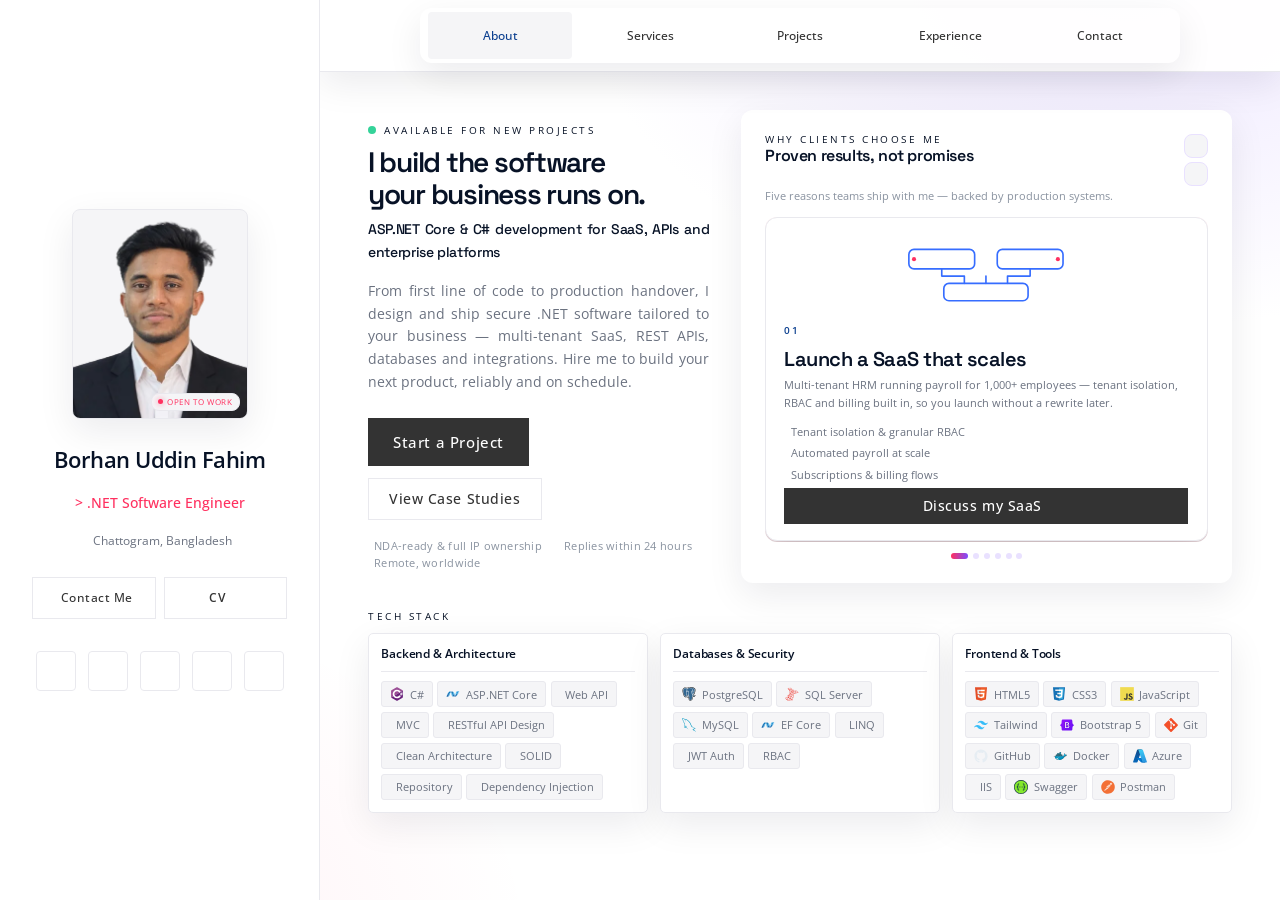
==== commit 2e2b2645: "sd" ====
--- a/index.html
+++ b/index.html
@@ -31,7 +31,7 @@
  <link rel="preload" href="https://use.hugeicons.com/font/icons.css" as="style" onload="this.onload=null;this.rel='stylesheet'">
  <noscript><link rel="stylesheet" href="https://use.hugeicons.com/font/icons.css"></noscript>
  <link rel="stylesheet" href="utilities.css?v=1">
- <link rel="stylesheet" href="style.css?v=68">
+ <link rel="stylesheet" href="style.css?v=71">
  <title>Hire Borhan Uddin Fahim | .NET Software Engineer</title>
 
  <!-- Schema.org Structured Data -->
@@ -179,20 +179,20 @@
       <div class="hero-grid w-full">
        <!-- Left: positioning + CTAs -->
        <div class="col-span-5 col-5 flex flex-col justify-center">
-        <div class="text-10 uppercase tracking-[0.25em] text-[var(--accent)]/70 mb-3 flex items-center gap-2">
+        <div class="available-badge text-10 uppercase tracking-[0.25em] text-[var(--accent)]/70 mb-3 flex items-center gap-2">
          <span class="w-2 h-2 rounded-full bg-emerald-400"></span> Available for new projects
         </div>
                   <h1 class="heading-xl heading-xl-glow">
-           Borhan Uddin Fahim — .NET Software Engineer
+           I build the software<br>your business runs on.
           </h1>
                   <h4 class="mt-2 max-w-[540px] text-justify max-lg:max-w-full text-sm text-[var(--accent)]/90 leading-relaxed max-md:text-xs font-medium">
-           Freelance ASP.NET Core &amp; C# backend development — reliable software, delivered on schedule
+           ASP.NET Core &amp; C# development for SaaS, APIs and enterprise platforms
           </h4>
                   <p class="mt-4 max-w-[540px] text-justify max-lg:max-w-full text-sm text-muted leading-relaxed max-md:text-xs">
-           I build secure, scalable ASP.NET Core and SaaS systems — APIs, databases and integrations that keep running after launch. 3+ years of production work, available worldwide.
+           From first line of code to production handover, I design and ship secure .NET software tailored to your business — multi-tenant SaaS, REST APIs, databases and integrations. Hire me to build your next product, reliably and on schedule.
           </p>
 
-        <div class="mt-6 flex flex-wrap gap-3">
+        <div class="hero-ctas mt-6 flex flex-wrap gap-3">
          <button onclick="requestCustomService('New Project Consultation')" class="btn-primary btn-lg transition-transform duration-300 hover:scale-[1.02] flex items-center gap-2">
           <span>Start a Project</span>
          </button>
@@ -499,7 +499,7 @@
      <div class="tab-panel-inner flex min-h-full w-full flex-col p-[5%] px-[8%] max-lg:px-6 max-md:px-4 gap-6">
       
       <!-- Section Header -->
-      <div class="flex flex-col sm:flex-row sm:items-end justify-between gap-3 border-b border-[var(--accent)]/10 pb-4">
+      <div class="section-head flex flex-col sm:flex-row sm:items-end justify-between gap-3 border-b border-[var(--accent)]/10 pb-4">
        <div>
         <span class="text-10 text-dim uppercase tracking-wider">Proof of work &amp; case studies</span>
         <h2 class="text-2xl font-semibold text-primary mt-1 max-md:text-xl">Featured Client & Enterprise Projects</h2>
@@ -675,7 +675,7 @@
       <div class="tab-panel-inner flex min-h-full w-full flex-col p-[5%] px-[8%] max-lg:px-6 max-md:px-4 gap-8">
        
        <!-- Section Header -->
-       <div class="flex flex-col sm:flex-row sm:items-end justify-between gap-3 border-b border-[var(--accent)]/10 pb-4">
+       <div class="section-head flex flex-col sm:flex-row sm:items-end justify-between gap-3 border-b border-[var(--accent)]/10 pb-4">
         <div>
          <span class="text-10 text-dim uppercase tracking-wider">What I offer</span>
          <h2 class="text-2xl font-semibold text-primary mt-1 max-md:text-xl">ASP.NET Core & Backend Development Services</h2>
@@ -686,7 +686,7 @@
        </div>
 
         <!-- Category Filter Tabs -->
-        <div class="flex flex-wrap gap-2" role="tablist" aria-label="Service categories">
+        <div class="service-filter-list flex flex-wrap gap-2" role="tablist" aria-label="Service categories">
          <button type="button" class="service-filter-tab btn-primary !px-3 !py-1.5 text-xs whitespace-nowrap transition-all" role="tab" aria-selected="true" data-filter="all">All Services</button>
          <button type="button" class="service-filter-tab btn-outline !px-3 !py-1.5 text-xs whitespace-nowrap transition-all" role="tab" aria-selected="false" data-filter="product">Product Development</button>
          <button type="button" class="service-filter-tab btn-outline !px-3 !py-1.5 text-xs whitespace-nowrap transition-all" role="tab" aria-selected="false" data-filter="platform">Platform Engineering</button>
@@ -703,7 +703,7 @@
            <!-- SaaS Platform Development -->
            <div class="rounded-xl p-5 border border-[var(--accent)]/10 bg-card hover:border-[var(--accent)]/30 transition-all duration-300 flex flex-col justify-between">
             <div>
-             <div class="flex items-center gap-3 mb-3">
+             <div class="service-card-head flex items-center gap-3 mb-3">
               <div class="w-9 h-9 shrink-0 rounded-lg bg-[var(--accent)]/10 flex items-center justify-center text-[var(--accent)] text-base">
                <i class="hgi-stroke hgi-cloud"></i>
               </div>
@@ -733,7 +733,7 @@
            <!-- REST API & Backend Development -->
            <div class="rounded-xl p-5 border border-[var(--accent)]/10 bg-card hover:border-[var(--accent)]/30 transition-all duration-300 flex flex-col justify-between">
             <div>
-             <div class="flex items-center gap-3 mb-3">
+             <div class="service-card-head flex items-center gap-3 mb-3">
               <div class="w-9 h-9 shrink-0 rounded-lg bg-[var(--accent)]/10 flex items-center justify-center text-[var(--accent)] text-base">
                <i class="hgi-stroke hgi-api"></i>
               </div>
@@ -763,7 +763,7 @@
            <!-- Full-Stack Web Development -->
            <div class="rounded-xl p-5 border border-[var(--accent)]/10 bg-card hover:border-[var(--accent)]/30 transition-all duration-300 flex flex-col justify-between">
             <div>
-             <div class="flex items-center gap-3 mb-3">
+             <div class="service-card-head flex items-center gap-3 mb-3">
               <div class="w-9 h-9 shrink-0 rounded-lg bg-[var(--accent)]/10 flex items-center justify-center text-[var(--accent)] text-base">
                <i class="hgi-stroke hgi-globe"></i>
               </div>
@@ -793,7 +793,7 @@
            <!-- Software R&D / Prototyping -->
            <div class="rounded-xl p-5 border border-[var(--accent)]/10 bg-card hover:border-[var(--accent)]/30 transition-all duration-300 flex flex-col justify-between">
             <div>
-             <div class="flex items-center gap-3 mb-3">
+             <div class="service-card-head flex items-center gap-3 mb-3">
               <div class="w-9 h-9 shrink-0 rounded-lg bg-[var(--accent)]/10 flex items-center justify-center text-[var(--accent)] text-base">
                <i class="hgi-stroke hgi-flask"></i>
               </div>
@@ -829,7 +829,7 @@
            <!-- Database Design & Optimization -->
            <div class="rounded-xl p-5 border border-[var(--accent)]/10 bg-card hover:border-[var(--accent)]/30 transition-all duration-300 flex flex-col justify-between">
             <div>
-             <div class="flex items-center gap-3 mb-3">
+             <div class="service-card-head flex items-center gap-3 mb-3">
               <div class="w-9 h-9 shrink-0 rounded-lg bg-[var(--accent)]/10 flex items-center justify-center text-[var(--accent)] text-base">
                <i class="hgi-stroke hgi-database"></i>
               </div>
@@ -859,7 +859,7 @@
            <!-- Performance Booster for Your Existing Apps -->
            <div class="rounded-xl p-5 border border-[var(--accent)]/10 bg-card hover:border-[var(--accent)]/30 transition-all duration-300 flex flex-col justify-between">
             <div>
-             <div class="flex items-center gap-3 mb-3">
+             <div class="service-card-head flex items-center gap-3 mb-3">
               <div class="w-9 h-9 shrink-0 rounded-lg bg-[var(--accent)]/10 flex items-center justify-center text-[var(--accent)] text-base">
                <i class="hgi-stroke hgi-rocket"></i>
               </div>
@@ -889,7 +889,7 @@
            <!-- Background Jobs & Worker Services -->
            <div class="rounded-xl p-5 border border-[var(--accent)]/10 bg-card hover:border-[var(--accent)]/30 transition-all duration-300 flex flex-col justify-between">
             <div>
-             <div class="flex items-center gap-3 mb-3">
+             <div class="service-card-head flex items-center gap-3 mb-3">
               <div class="w-9 h-9 shrink-0 rounded-lg bg-[var(--accent)]/10 flex items-center justify-center text-[var(--accent)] text-base">
                <i class="hgi-stroke hgi-cpu"></i>
               </div>
@@ -919,7 +919,7 @@
            <!-- Legacy .NET Migration & Modernization -->
            <div class="rounded-xl p-5 border border-[var(--accent)]/10 bg-card hover:border-[var(--accent)]/30 transition-all duration-300 flex flex-col justify-between">
             <div>
-             <div class="flex items-center gap-3 mb-3">
+             <div class="service-card-head flex items-center gap-3 mb-3">
               <div class="w-9 h-9 shrink-0 rounded-lg bg-[var(--accent)]/10 flex items-center justify-center text-[var(--accent)] text-base">
                <i class="hgi-stroke hgi-arrow-up-right-01"></i>
               </div>
@@ -955,7 +955,7 @@
            <!-- API Integration & Webhooks -->
            <div class="rounded-xl p-5 border border-[var(--accent)]/10 bg-card hover:border-[var(--accent)]/30 transition-all duration-300 flex flex-col justify-between">
             <div>
-             <div class="flex items-center gap-3 mb-3">
+             <div class="service-card-head flex items-center gap-3 mb-3">
               <div class="w-9 h-9 shrink-0 rounded-lg bg-[var(--accent)]/10 flex items-center justify-center text-[var(--accent)] text-base">
                <i class="hgi-stroke hgi-link"></i>
               </div>
@@ -985,7 +985,7 @@
            <!-- Bug Fixing & Project Rescue -->
            <div class="rounded-xl p-5 border border-[var(--accent)]/10 bg-card hover:border-[var(--accent)]/30 transition-all duration-300 flex flex-col justify-between">
             <div>
-             <div class="flex items-center gap-3 mb-3">
+             <div class="service-card-head flex items-center gap-3 mb-3">
               <div class="w-9 h-9 shrink-0 rounded-lg bg-[var(--accent)]/10 flex items-center justify-center text-[var(--accent)] text-base">
                <i class="hgi-stroke hgi-tools"></i>
               </div>
@@ -1021,7 +1021,7 @@
            <!-- Dedicated Developer / Contract -->
            <div class="rounded-xl p-5 border border-[var(--accent)]/10 bg-card hover:border-[var(--accent)]/30 transition-all duration-300 flex flex-col justify-between">
             <div>
-             <div class="flex items-center gap-3 mb-3">
+             <div class="service-card-head flex items-center gap-3 mb-3">
               <div class="w-9 h-9 shrink-0 rounded-lg bg-[var(--accent)]/15 flex items-center justify-center text-[var(--accent)] text-base">
                <i class="hgi-stroke hgi-user-star"></i>
               </div>
--- a/style.css
+++ b/style.css
@@ -2207,3 +2207,55 @@
   letter-spacing: .02em !important;
   gap: .3rem !important;
 }
+
+/* Mobile service filters: swipeable single row, no wrapping */
+@media (max-width: 640px) {
+  .service-filter-list {
+    flex-wrap: nowrap;
+    overflow-x: auto;
+    overflow-y: hidden;
+    -webkit-overflow-scrolling: touch;
+    scrollbar-width: none;
+    margin-right: -1rem;
+    padding-right: 1rem;
+    scroll-snap-type: x proximity;
+  }
+  .service-filter-list::-webkit-scrollbar { display: none; }
+  .service-filter-tab {
+    flex: 0 0 auto;
+    scroll-snap-align: start;
+  }
+}
+
+/* Available badge: a little breathing room on mobile */
+@media (max-width: 767px) {
+  .available-badge {
+    width: max-content;
+    max-width: 100%;
+    padding: .35rem .65rem;
+    background: var(--muted);
+    border: 1px solid var(--border);
+    border-radius: 9999px;
+    margin-bottom: 1rem;
+  }
+}
+
+/* Mobile: centre most content for a cleaner reading rhythm */
+@media (max-width: 767px) {
+  .tab-panel-inner h1,
+  .tab-panel-inner h2,
+  .tab-panel-inner h3,
+  .tab-panel-inner h4,
+  .tab-panel-inner p,
+  .tab-panel-inner .text-justify {
+    text-align: center !important;
+  }
+  .tab-panel-inner .hero-ctas,
+  .tab-panel-inner .section-head,
+  .tab-panel-inner .service-card-head {
+    justify-content: center !important;
+    text-align: center !important;
+  }
+  .tab-panel-inner .section-head { align-items: center !important; }
+  .tab-panel-inner .available-badge { margin-left: auto; margin-right: auto; }
+}
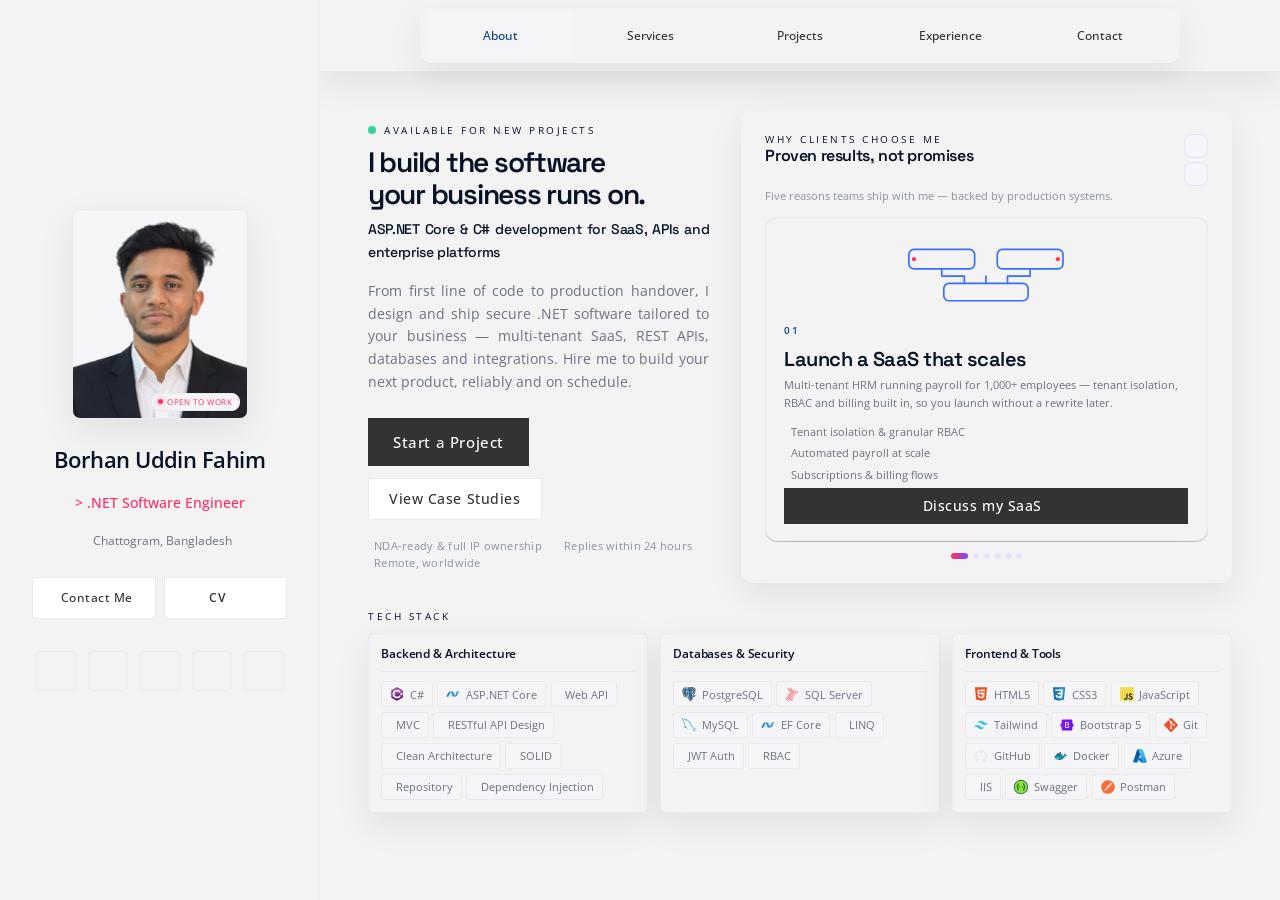
==== commit bbff0ab9: "sd" ====
--- a/index.html
+++ b/index.html
@@ -31,7 +31,7 @@
  <link rel="preload" href="https://use.hugeicons.com/font/icons.css" as="style" onload="this.onload=null;this.rel='stylesheet'">
  <noscript><link rel="stylesheet" href="https://use.hugeicons.com/font/icons.css"></noscript>
  <link rel="stylesheet" href="utilities.css?v=1">
- <link rel="stylesheet" href="style.css?v=71">
+ <link rel="stylesheet" href="style.css?v=76">
  <title>Hire Borhan Uddin Fahim | .NET Software Engineer</title>
 
  <!-- Schema.org Structured Data -->
--- a/style.css
+++ b/style.css
@@ -2259,3 +2259,36 @@
   .tab-panel-inner .section-head { align-items: center !important; }
   .tab-panel-inner .available-badge { margin-left: auto; margin-right: auto; }
 }
+
+/* Guarantee one stack column per row on mobile */
+@media (max-width: 767px) {
+  .stack-grid { grid-template-columns: 1fr !important; }
+  .stack-col { width: 100%; }
+  .stack-col-head, .stack-col-body { text-align: center; }
+  .stack-col-body { justify-content: center; }
+}
+
+/* Page background colour */
+body { background-color: rgb(243 243 243) !important; }
+
+/* Apply the same background across the whole site shell */
+html, body, main, .sidebar-panel, .tab-content, .tab-panel-inner {
+  background-color: rgb(243 243 243) !important;
+}
+
+/* Same background on cards and panel surfaces */
+.glass,
+.bg-card,
+.glass-header,
+.stack-col,
+.project-card,
+.modal-content,
+.cow-card {
+  background-color: rgb(243 243 243) !important;
+}
+
+/* Navbar background */
+.glass-header > .nav-justified,
+.nav-justified {
+  background-color: rgb(243 243 243) !important;
+}
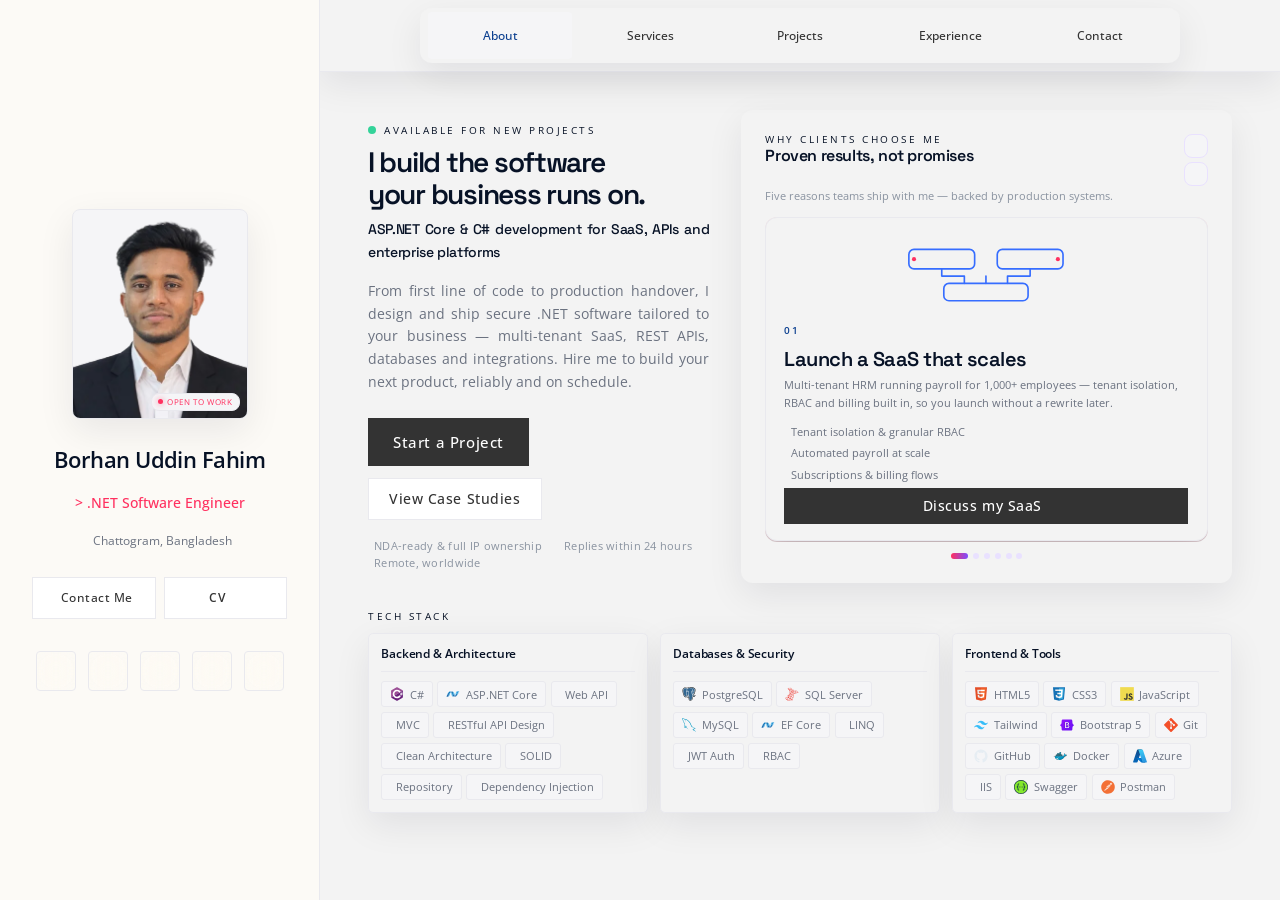
==== commit 6bba7039: "df" ====
--- a/index.html
+++ b/index.html
@@ -31,7 +31,7 @@
  <link rel="preload" href="https://use.hugeicons.com/font/icons.css" as="style" onload="this.onload=null;this.rel='stylesheet'">
  <noscript><link rel="stylesheet" href="https://use.hugeicons.com/font/icons.css"></noscript>
  <link rel="stylesheet" href="utilities.css?v=1">
- <link rel="stylesheet" href="style.css?v=76">
+ <link rel="stylesheet" href="style.css?v=80">
  <title>Hire Borhan Uddin Fahim | .NET Software Engineer</title>
 
  <!-- Schema.org Structured Data -->
--- a/style.css
+++ b/style.css
@@ -2292,3 +2292,21 @@
 .nav-justified {
   background-color: rgb(243 243 243) !important;
 }
+
+/* Inputs: keep the accent border/glow on focus, remove the extra outer outline */
+.form-control:focus,
+.form-control:focus-visible,
+.guide-input:focus,
+.guide-input:focus-visible,
+input[type="text"]:focus,
+input[type="email"]:focus,
+textarea:focus,
+select:focus {
+  outline: none !important;
+  outline-offset: 0 !important;
+}
+
+/* Sidebar: a warm off-white variation so it stands apart from the page */
+.sidebar-panel {
+  background-color: #FCFAF6 !important;
+}
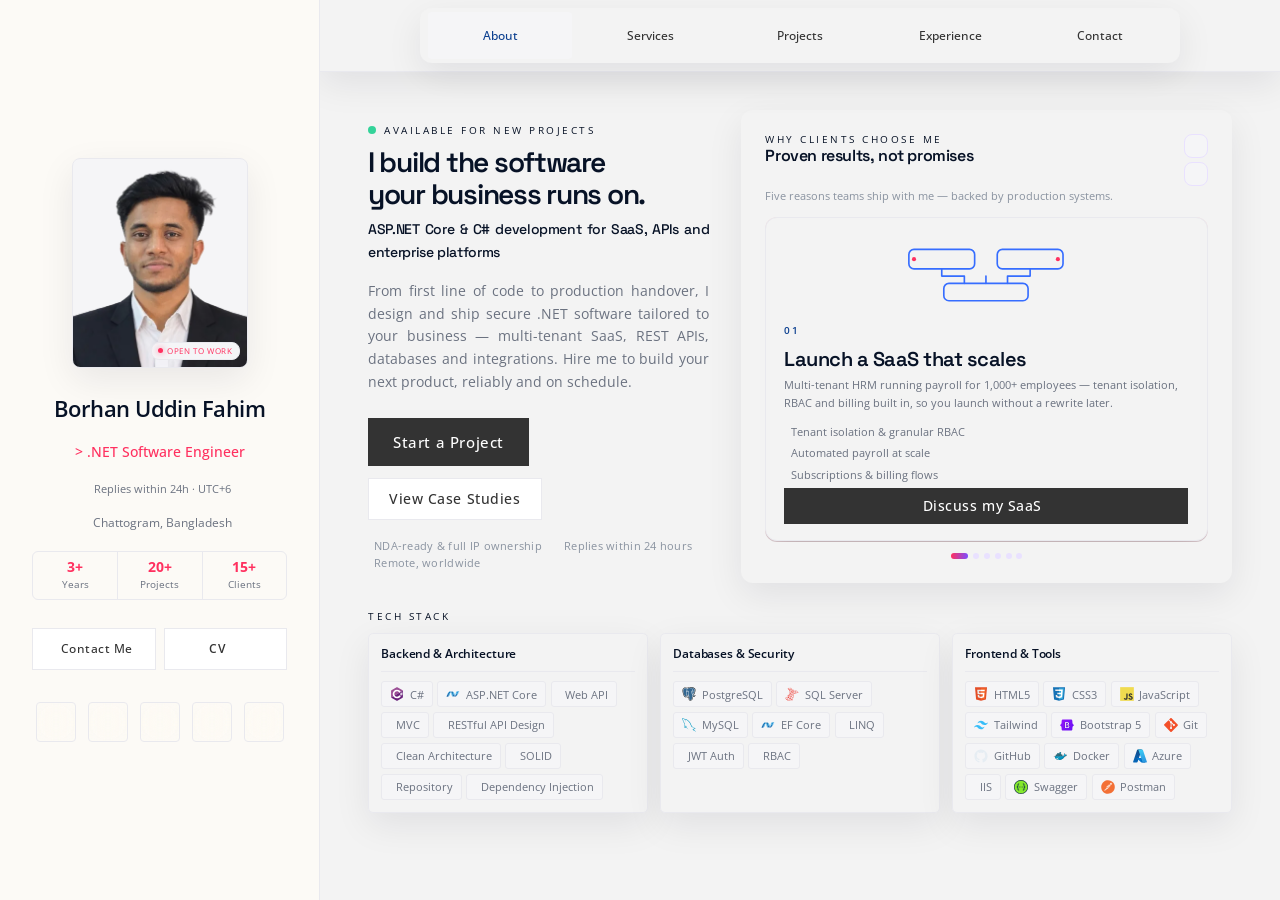
==== commit b41167c9: "lnn" ====
--- a/index.html
+++ b/index.html
@@ -31,7 +31,7 @@
  <link rel="preload" href="https://use.hugeicons.com/font/icons.css" as="style" onload="this.onload=null;this.rel='stylesheet'">
  <noscript><link rel="stylesheet" href="https://use.hugeicons.com/font/icons.css"></noscript>
  <link rel="stylesheet" href="utilities.css?v=1">
- <link rel="stylesheet" href="style.css?v=80">
+ <link rel="stylesheet" href="style.css?v=82">
  <title>Hire Borhan Uddin Fahim | .NET Software Engineer</title>
 
  <!-- Schema.org Structured Data -->
@@ -113,9 +113,20 @@
 
    <p class="text-[var(--accent)] text-sm font-medium text-center max-md:text-xs">&gt; .NET Software Engineer</p>
 
+   <div class="sidebar-response-time">
+    <i class="hgi-stroke hgi-clock-01" aria-hidden="true"></i>
+    <span>Replies within 24h · UTC+6</span>
+   </div>
+
    <div class="flex items-center gap-1.5 text-xs text-muted max-md:text-11">
     <i class="hgi-stroke hgi-location-01 text-[var(--accent)]/50 text-10"></i>
     <span>Chattogram, Bangladesh</span>
+   </div>
+
+   <div class="sidebar-stats" aria-label="Quick stats">
+    <div class="sidebar-stat"><strong>3+</strong><span>Years</span></div>
+    <div class="sidebar-stat"><strong>20+</strong><span>Projects</span></div>
+    <div class="sidebar-stat"><strong>15+</strong><span>Clients</span></div>
    </div>
 
    <!-- Contact Me + CV actions -->
@@ -1451,7 +1462,7 @@
   </button>
  </aside>
 
- <script defer src="script.js?v=29"></script>
+ <script defer src="script.js?v=31"></script>
  <script>
   document.addEventListener('DOMContentLoaded', function () {
    var loadGuide = function () {
--- a/style.css
+++ b/style.css
@@ -2310,3 +2310,44 @@
 .sidebar-panel {
   background-color: #FCFAF6 !important;
 }
+
+/* Sidebar: quick trust info */
+.sidebar-response-time {
+  display: flex;
+  align-items: center;
+  gap: .4rem;
+  font-size: 11px;
+  line-height: 1.2;
+  color: var(--text-muted);
+}
+.sidebar-response-time i {
+  color: var(--accent);
+  font-size: 12px;
+}
+
+.sidebar-stats {
+  display: grid;
+  grid-template-columns: repeat(3, 1fr);
+  width: 100%;
+  max-width: 260px;
+  border: 1px solid var(--border);
+  border-radius: 6px;
+  overflow: hidden;
+}
+.sidebar-stat {
+  padding: .45rem .2rem;
+  text-align: center;
+}
+.sidebar-stat + .sidebar-stat { border-left: 1px solid var(--border); }
+.sidebar-stat strong {
+  display: block;
+  font-size: 14px;
+  line-height: 1.1;
+  color: var(--accent);
+}
+.sidebar-stat span {
+  display: block;
+  margin-top: .1rem;
+  font-size: 10px;
+  color: var(--text-muted);
+}
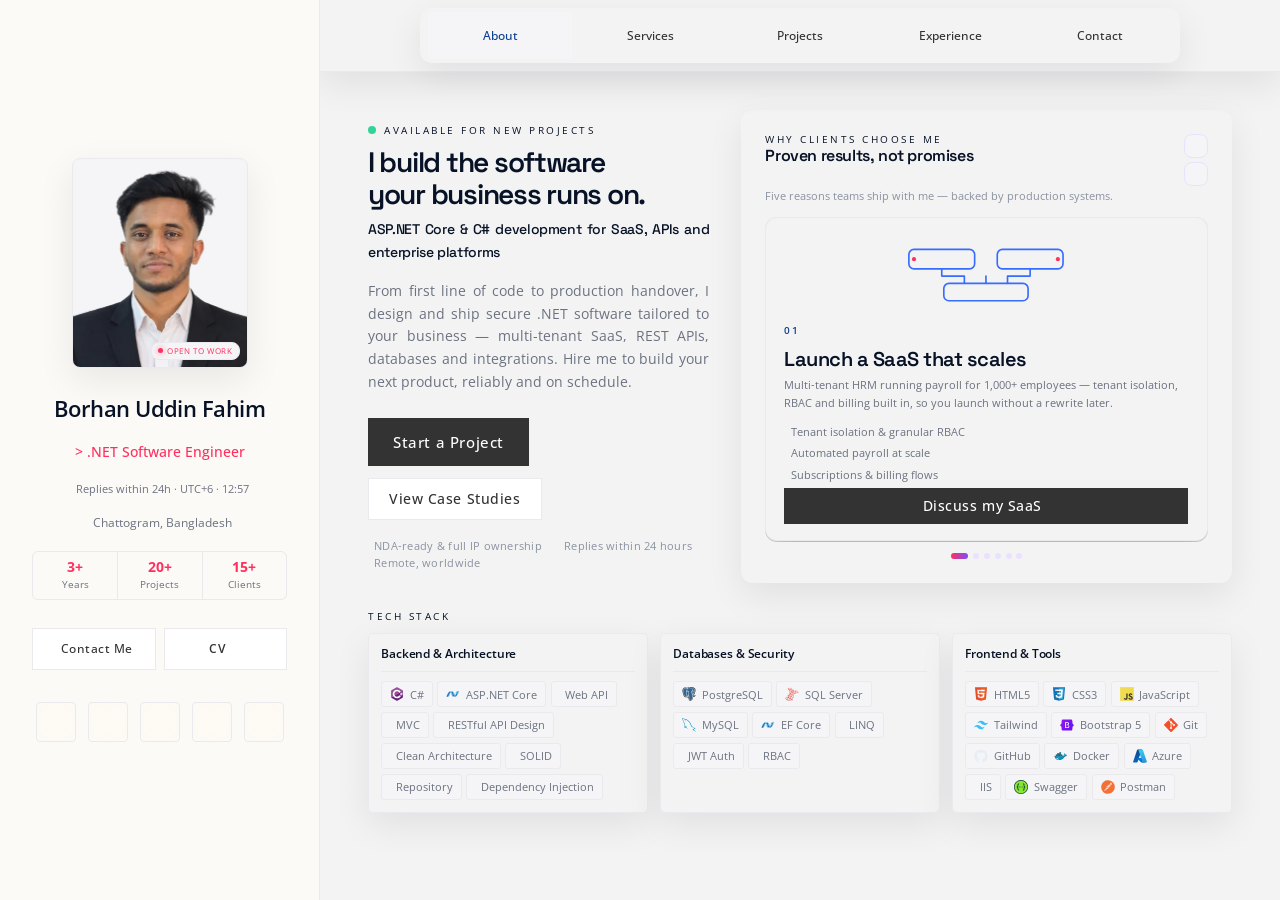
==== commit 9e935f6a: "dsd" ====
--- a/index.html
+++ b/index.html
@@ -31,7 +31,7 @@
  <link rel="preload" href="https://use.hugeicons.com/font/icons.css" as="style" onload="this.onload=null;this.rel='stylesheet'">
  <noscript><link rel="stylesheet" href="https://use.hugeicons.com/font/icons.css"></noscript>
  <link rel="stylesheet" href="utilities.css?v=1">
- <link rel="stylesheet" href="style.css?v=82">
+ <link rel="stylesheet" href="style.css?v=85">
  <title>Hire Borhan Uddin Fahim | .NET Software Engineer</title>
 
  <!-- Schema.org Structured Data -->
@@ -115,7 +115,7 @@
 
    <div class="sidebar-response-time">
     <i class="hgi-stroke hgi-clock-01" aria-hidden="true"></i>
-    <span>Replies within 24h · UTC+6</span>
+    <span>Replies within 24h · <span id="local-time">UTC+6</span></span>
    </div>
 
    <div class="flex items-center gap-1.5 text-xs text-muted max-md:text-11">
@@ -1243,6 +1243,33 @@
          Currently accepting new client projects & contract roles
         </p>
         <p class="text-10 text-muted mt-1">Guaranteed reply within 24 hours with project analysis.</p>
+       </div>
+
+       <div class="contact-faq">
+        <div class="text-10 uppercase tracking-widest text-[var(--accent)] mt-6 mb-1">FAQ</div>
+        <h3 class="text-lg font-semibold text-primary mb-3 max-md:text-base">Quick answers before you write</h3>
+        <div class="faq-list">
+         <details class="faq-item">
+          <summary>Are you available for new projects?</summary>
+          <p>Yes. I'm currently accepting freelance and contract work worldwide, remotely or hybrid where needed.</p>
+         </details>
+         <details class="faq-item">
+          <summary>What do you need to get started?</summary>
+          <p>A short brief covering your goals, scope, timeline, and budget. Existing code, API docs, or wireframes help me quote accurately.</p>
+         </details>
+         <details class="faq-item">
+          <summary>Do you sign NDAs and transfer IP?</summary>
+          <p>Yes. I'm NDA-ready, and you get full ownership of the code and deliverables once the project is complete.</p>
+         </details>
+         <details class="faq-item">
+          <summary>Do you provide support after launch?</summary>
+          <p>Yes. Post-launch bug fixes and a support window are included, with optional longer-term maintenance retainers.</p>
+         </details>
+         <details class="faq-item">
+          <summary>How quickly will you reply?</summary>
+          <p>Within 24 hours, usually much sooner. For urgent work, WhatsApp is the fastest way to reach me.</p>
+         </details>
+        </div>
        </div>
       </div>
 
@@ -1379,6 +1406,10 @@
 
    </div>
   </main>
+
+  <button type="button" id="back-to-top" class="back-to-top" aria-label="Back to top" title="Back to top">
+   <i class="hgi-stroke hgi-arrow-up-01" aria-hidden="true"></i>
+  </button>
 
  <!-- Mobile Sticky CTA -->
  <div class="mobile-quick-actions fixed bottom-0 left-0 right-0 z-[90] hidden max-lg:flex items-center gap-3 p-3 glass border-t" role="group" aria-label="Quick contact actions">
@@ -1462,7 +1493,7 @@
   </button>
  </aside>
 
- <script defer src="script.js?v=31"></script>
+ <script defer src="script.js?v=33"></script>
  <script>
   document.addEventListener('DOMContentLoaded', function () {
    var loadGuide = function () {
--- a/style.css
+++ b/style.css
@@ -2351,3 +2351,80 @@
   font-size: 10px;
   color: var(--text-muted);
 }
+
+/* Contact FAQ accordion */
+.contact-faq { margin-top: .5rem; }
+.faq-list {
+  display: flex;
+  flex-direction: column;
+  gap: .4rem;
+}
+.faq-item {
+  border: 1px solid var(--border);
+  border-radius: 6px;
+  background: var(--surface);
+  overflow: hidden;
+}
+.faq-item summary {
+  list-style: none;
+  cursor: pointer;
+  padding: .6rem .75rem;
+  font-size: 12px;
+  font-weight: 600;
+  color: var(--text-primary);
+  display: flex;
+  align-items: center;
+  justify-content: space-between;
+  gap: .5rem;
+}
+.faq-item summary::-webkit-details-marker { display: none; }
+.faq-item summary::after {
+  content: '+';
+  color: var(--accent);
+  font-size: 15px;
+  line-height: 1;
+  flex: 0 0 auto;
+}
+.faq-item[open] summary::after { content: '\2212'; }
+.faq-item p {
+  margin: 0;
+  padding: 0 .75rem .7rem;
+  font-size: 11px;
+  line-height: 1.6;
+  color: var(--text-muted);
+}
+.faq-item summary:hover { color: var(--accent); }
+
+/* Back to top */
+.back-to-top {
+  position: fixed;
+  left: 20px;
+  bottom: 20px;
+  z-index: 40;
+  width: 38px;
+  height: 38px;
+  display: flex;
+  align-items: center;
+  justify-content: center;
+  border: 1px solid var(--border);
+  border-radius: 6px;
+  background: var(--surface);
+  color: var(--accent);
+  font-size: 15px;
+  cursor: pointer;
+  opacity: 0;
+  visibility: hidden;
+  transform: translateY(8px);
+  transition: opacity .2s ease, transform .2s ease, visibility .2s ease, background .2s ease;
+  box-shadow: 0 4px 14px rgba(0, 0, 0, .08);
+}
+.back-to-top.visible {
+  opacity: 1;
+  visibility: visible;
+  transform: translateY(0);
+}
+.back-to-top:hover { background: var(--muted); }
+
+@media (max-width: 640px) {
+  .back-to-top { left: 14px; right: auto; bottom: 88px; }
+}
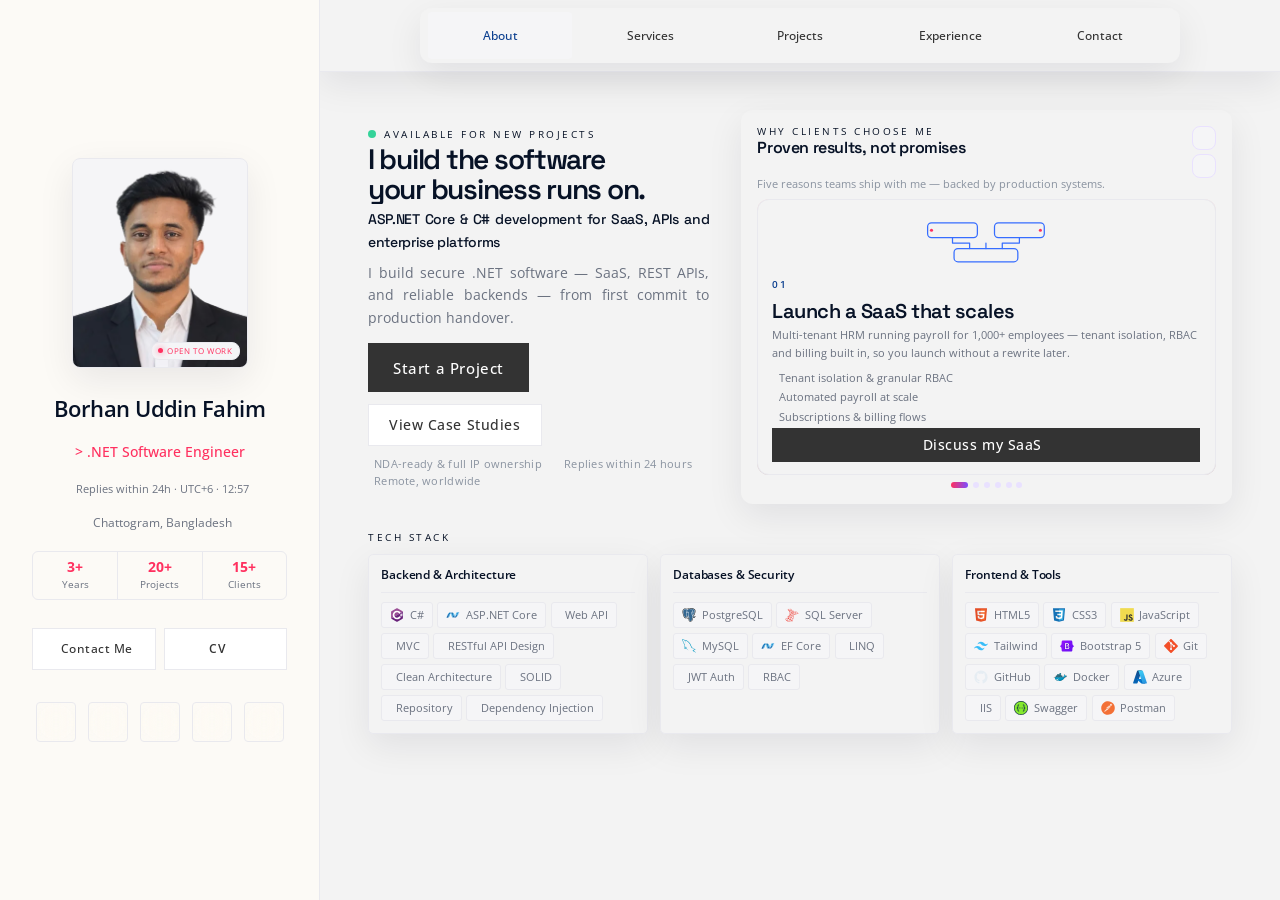
==== commit f97f26ab: "sad" ====
--- a/index.html
+++ b/index.html
@@ -31,7 +31,7 @@
  <link rel="preload" href="https://use.hugeicons.com/font/icons.css" as="style" onload="this.onload=null;this.rel='stylesheet'">
  <noscript><link rel="stylesheet" href="https://use.hugeicons.com/font/icons.css"></noscript>
  <link rel="stylesheet" href="utilities.css?v=1">
- <link rel="stylesheet" href="style.css?v=85">
+ <link rel="stylesheet" href="style.css?v=88">
  <title>Hire Borhan Uddin Fahim | .NET Software Engineer</title>
 
  <!-- Schema.org Structured Data -->
@@ -200,7 +200,7 @@
            ASP.NET Core &amp; C# development for SaaS, APIs and enterprise platforms
           </h4>
                   <p class="mt-4 max-w-[540px] text-justify max-lg:max-w-full text-sm text-muted leading-relaxed max-md:text-xs">
-           From first line of code to production handover, I design and ship secure .NET software tailored to your business — multi-tenant SaaS, REST APIs, databases and integrations. Hire me to build your next product, reliably and on schedule.
+           I build secure .NET software — SaaS, REST APIs, and reliable backends — from first commit to production handover.
           </p>
 
         <div class="hero-ctas mt-6 flex flex-wrap gap-3">
@@ -500,6 +500,7 @@
         </div>
        </div>
       </div>
+
      </div>
     </section>
 
--- a/style.css
+++ b/style.css
@@ -2428,3 +2428,21 @@
 @media (max-width: 640px) {
   .back-to-top { left: 14px; right: auto; bottom: 88px; }
 }
+
+/* About: tighten the two hero blocks so Tech stack sits higher */
+.hero-grid .col-5 .available-badge { margin-bottom: .4rem !important; }
+.hero-grid .col-5 .heading-xl { margin: 0 !important; line-height: 1.05 !important; }
+.hero-grid .col-5 h4 { margin-top: .25rem !important; }
+.hero-grid .col-5 p { margin-top: .5rem !important; }
+.hero-grid .col-5 .hero-ctas { margin-top: .85rem !important; }
+.hero-grid .col-5 > div:last-child { margin-top: .75rem !important; }
+
+.hero-grid .col-7 > .glass { padding: 1rem !important; }
+.hero-grid .col-7 > .glass > div:first-child { margin-bottom: 0 !important; }
+.hero-grid .col-7 > .glass > p { margin-bottom: .6rem !important; }
+
+.cow-card { padding: .75rem .9rem !important; gap: .2rem !important; }
+.cow-art { height: 56px !important; margin-bottom: .3rem !important; }
+.cow-points { gap: .22rem !important; margin-top: .3rem !important; }
+.cow-cta { padding-top: .4rem !important; padding-bottom: .4rem !important; min-height: 34px !important; }
+.cow-dots { margin-top: .45rem !important; }
